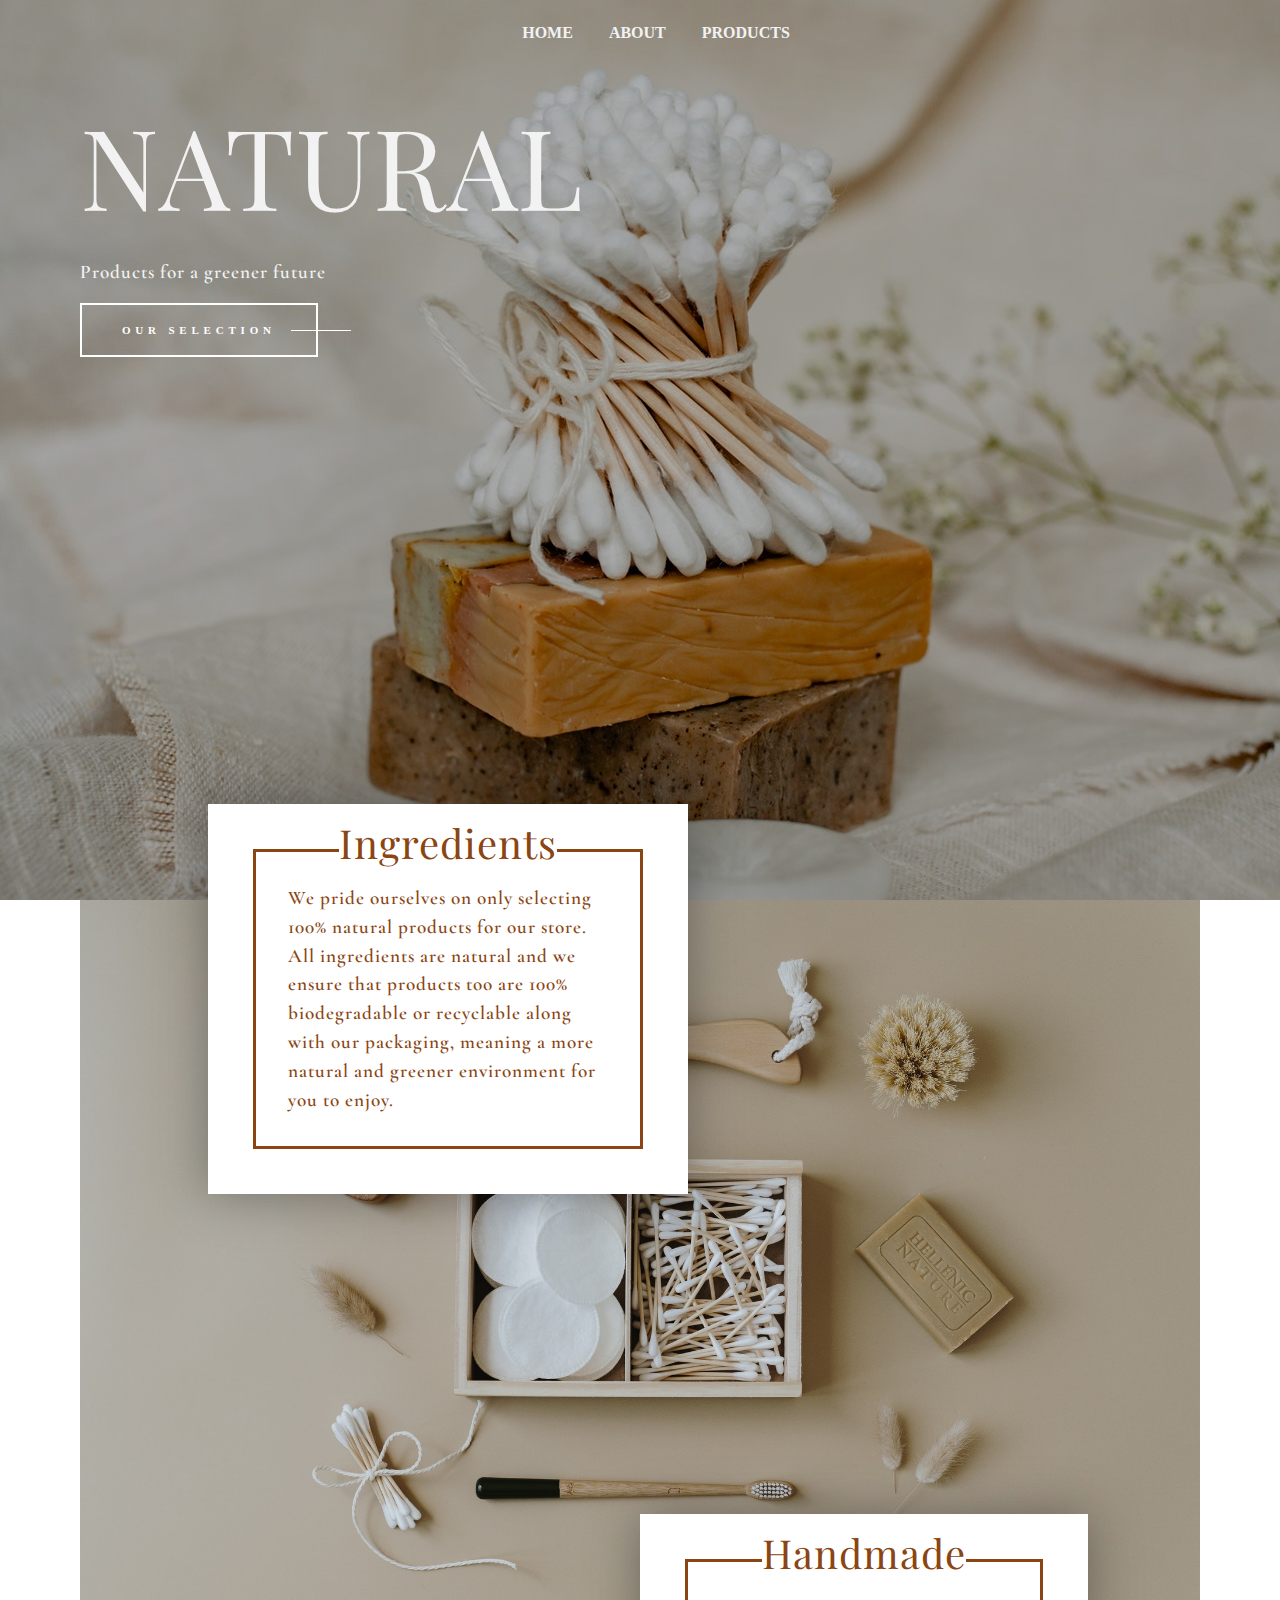
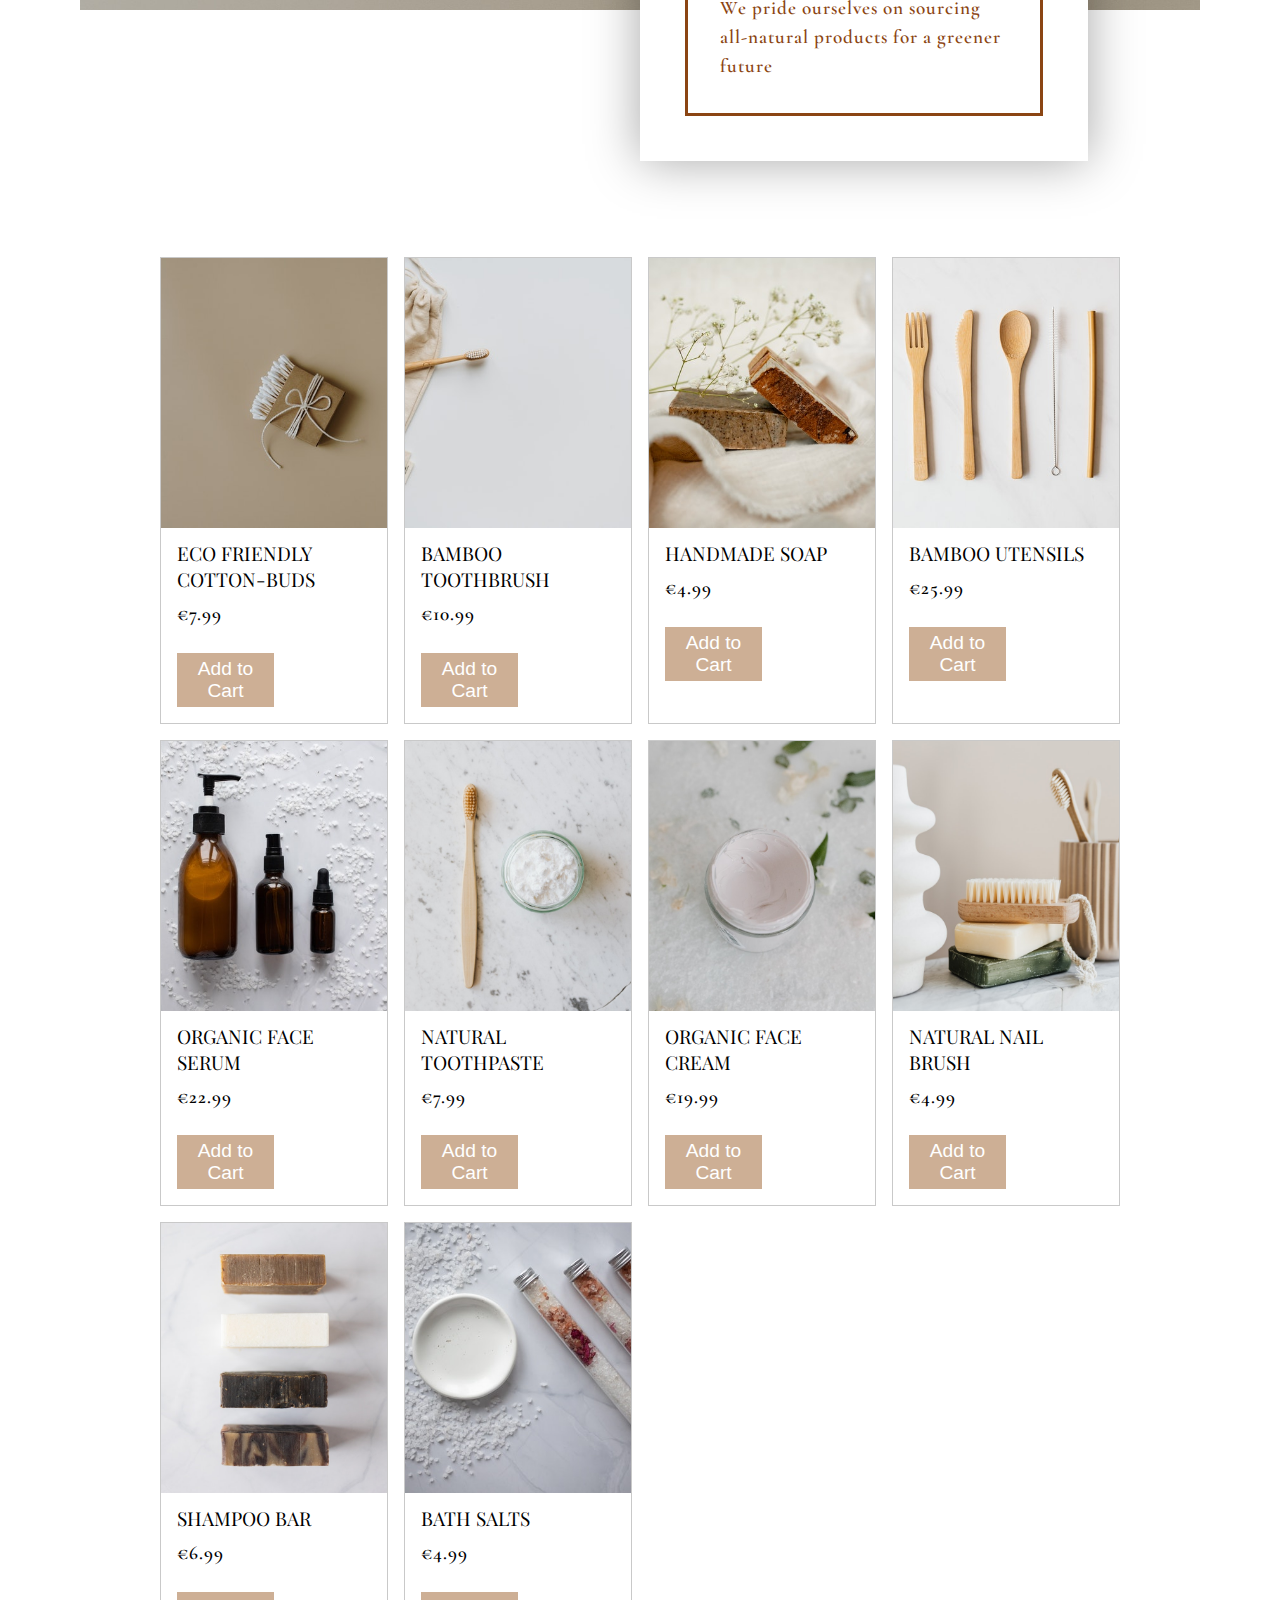
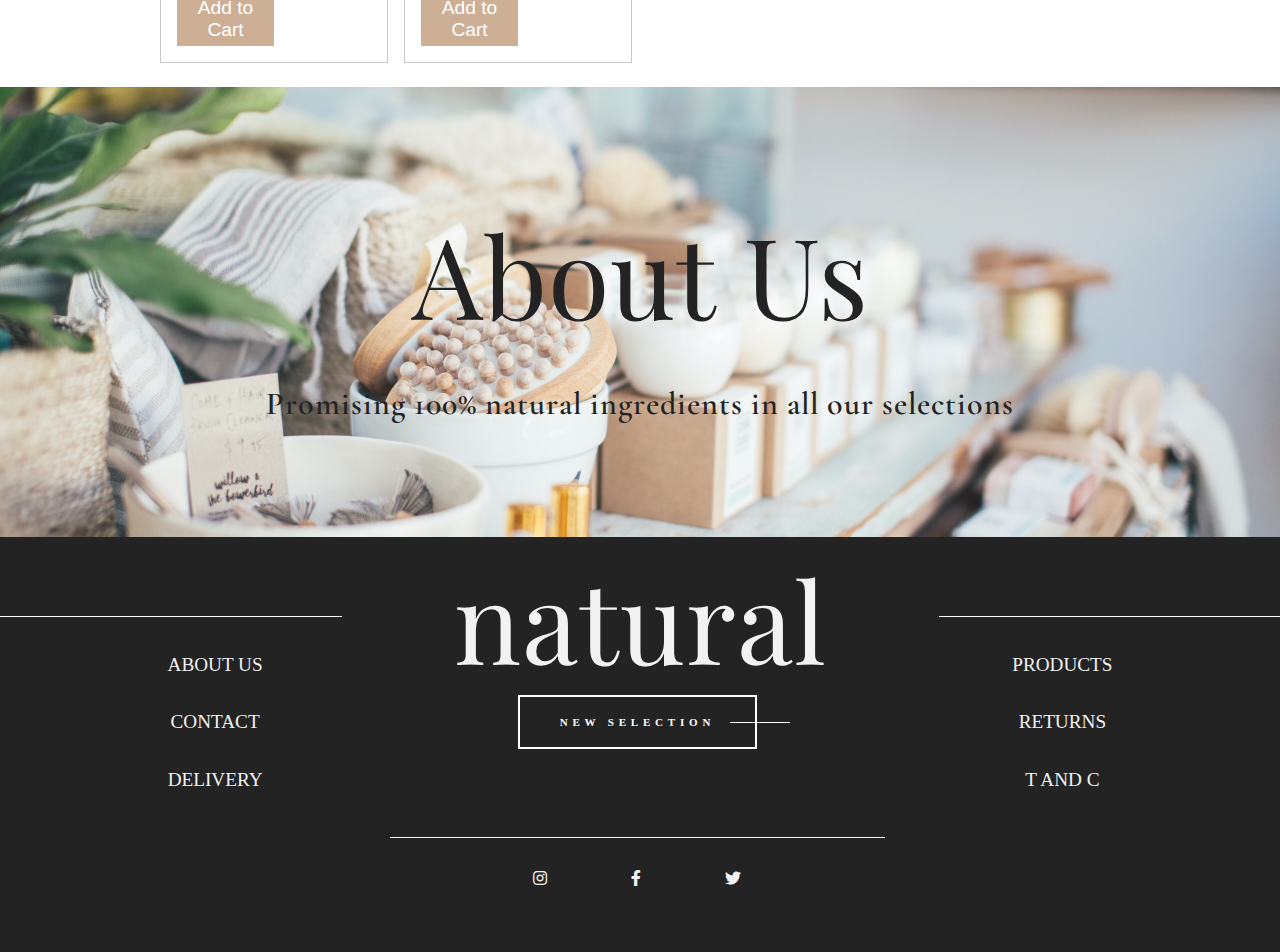
==== index.html @ e2b28362 "Add products page" ====
<!DOCTYPE html>
<html lang="en">
  <head>
    <meta charset="UTF-8" />
    <meta http-equiv="X-UA-Compatible" content="IE=edge" />
    <meta name="viewport" content="width=device-width, initial-scale=1.0" />
    <title>Natural</title>
    <link rel="stylesheet" href="styles.css" />
    <link
      rel="stylesheet"
      href="https://use.fontawesome.com/releases/v5.14.0/css/all.css"
    />
    <link rel="preconnect" href="https://fonts.googleapis.com" />
    <link rel="preconnect" href="https://fonts.gstatic.com" crossorigin />
  </head>

  <body>
    <header>
      <nav>
        <ul>
          <li>
            <a href="index.html">Home</a>
          </li>
          <li>
            <a href="about.html">About</a>
          </li>
          <li>
            <a href="products.html">Products</a>
          </li>
        </ul>
      </nav>
    </header>

    <section class="hero">
      <div class="container">
        <h1 class="title">Natural</h1>
        <p class="sub-title">Products for a greener future</p>
        <!--<a href="" class="button button-accent">Our Selection</a>-->
          <div class="button">
            <a class="btn-full" href="products.html"><div class="full"><h3>Our selection</h3></div></a>
          <a class="btn-slice" href="products.html">
          <div class="top"><span>Our selection</span></div>
          <div class="bottom"><span>Our selection</span></div>
        </a>
          </div>
        
      </div>
    </section>

    <div class="container">
      <section class="details">
        <div class="details-text-box">
          <h2>Ingredients</h2>
          <p>
            We pride ourselves on only selecting 100% natural products for our
            store. All ingredients are natural and we ensure that products too
            are 100% biodegradable or recyclable along with our packaging,
            meaning a more natural and greener environment for you to enjoy.
          </p>
        </div>
      </section>
      <section class="handmade">
        <div class="handmade-text-box">
          <h2>Handmade</h2>
          <p>
            We pride ourselves on sourcing all-natural products for a greener
            future
          </p>
        </div>
      </section>
    </div>

    <section class="products">
      <ul class="card-wrapper">
        <li class="card">
          <img src="images/product-1.jpg" alt="Biodegradable cotton-buds" />
          <h3>Eco Friendly Cotton-Buds</h3>
          <p class="price">€7.99</p>
          <p><button class="btn-block">Add to Cart</button></p>
        </li>

        <li class="card">
          <img src="images/product-2.jpg" alt="Bamboo Toothbrush" />
          <h3>Bamboo Toothbrush</h3>
          <p class="price">€10.99</p>
          <p><button class="btn-block">Add to Cart</button></p>
        </li>

        <li class="card">
          <img src="images/product-3.jpg" alt="Handmade Soap" />
          <h3>Handmade Soap</h3>
          <p class="price">€4.99</p>
          <p><button class="btn-block">Add to Cart</button></p>
        </li>

        <li class="card">
          <img src="images/product-4.jpg" alt="Bamboo Utensils" />
          <h3>Bamboo Utensils</h3>
          <p class="price">€25.99</p>
          <p><button class="btn-block">Add to Cart</button></p>
        </li>

        <li class="card">
          <img src="images/product-5.jpg" alt="Organic Face serum" />
          <h3>Organic Face Serum</h3>
          <p class="price">€22.99</p>
          <p><button class="btn-block">Add to Cart</button></p>
        </li>

        <li class="card">
          <img src="images/product-6.jpg" alt="Natural Toothpaste" />
          <h3>Natural Toothpaste</h3>
          <p class="price">€7.99</p>
          <p><button class="btn-block">Add to Cart</button></p>
        </li>

        <li class="card">
          <img src="images/product-7.jpg" alt="organic face cream" />
          <h3>Organic Face Cream</h3>
          <p class="price">€19.99</p>
          <p><button class="btn-block">Add to Cart</button></p>
        </li>

        <li class="card">
          <img src="images/product-8.jpg" alt="Natural Nail brush" />
          <h3>Natural Nail Brush</h3>
          <p class="price">€4.99</p>
          <p><button class="btn-block">Add to Cart</button></p>
        </li>

        <li class="card">
          <img src="images/product-9.jpg" alt="Shampoo Bar" />
          <h3>Shampoo Bar</h3>
          <p class="price">€6.99</p>
          <p><button class="btn-block">Add to Cart</button></p>
        </li>

        <li class="card">
          <img src="images/product-10.jpg" alt="Bath Salts" />
          <h3>Bath Salts</h3>
          <p class="price">€4.99</p>
          <p><button class="btn-block">Add to Cart</button></p>
        </li>
      </ul>
    </section>

    <section class="about-section">
      <div class="about-us-sec-image">
        <h1 class="about-title"><span>About Us</h1></span>
        <p class="about-us">
          Promising 100% natural ingredients in all our selections
        </p>
    </div>
  </section>

    <footer>
          <h1 class="footer-title fancy"><span class="fancy-span">natural</span></h1></div>
          <div class="footer-cta">
            <a class="btn-full" href="products.html"><div class="full"><h3>New selection</h3></div></a>
            <a class="btn-slice" href="products.html">
            <div class="top"><span>new selection</span></div>
            <div class="bottom"><span>new selection</span></div>
          </a></div>
          <div class="footer-social">
            <i class="fab fa-instagram"></i>
            <i class="fab fa-facebook-f"></i>
            <i class="fab fa-twitter"></i>
        </div>

         <div class="footer-links column1">
          <a href="about.html">About Us</a>
          <a href="contact.html">Contact</a>
          <a href="contact.html">Delivery</a>
        </div>

        <div class="footer-links column2"><a href="products.html">Products</a>
          <a href="contact.html">Returns</a>
          <a href="contact.html">T and C</a></div>

        <!--<div class="footer-copyright">
          &copy;A design by Jesse Plecas.
        </div>-->
    </footer>
  </body>
</html>
<!--Landing Image Photo by Polina Kovaleva from Pexels-->
<!-- details image Photo by alleksana from Pexels-->
<!-- product-1 Photo by alleksana from Pexels-->
<!--product-2 Photo by alleksana from Pexels-->
<!-- product-3 Photo by Polina Kovaleva from Pexels-->
<!-- product-4 Photo by Karolina Grabowska from Pexels-->
<!-- product-5 Photo by Monstera from Pexels-->
<!-- product-6 Photo by Karolina Grabowska from Pexels-->
<!-- product-7 Photo by Tara Winstead from Pexels-->
<!-- product-8 Photo by Karolina Grabowska from Pexels-->
<!-- product-9 Photo by Monstera from Pexels-->
<!-- product-10 Photo by Monstera from Pexels-->
<!-- footer Photo by Rachel Claire from Pexels-->
---- styles.css ----
@import url("https://fonts.googleapis.com/css2?family=Playfair+Display:wght@500&display=swap");
@import url('https://fonts.googleapis.com/css2?family=Playfair+Display:ital,wght@1,500&display=swap');
@import url("https://fonts.googleapis.com/css2?family=Cormorant+Garamond:wght@300&display=swap");

* {
  box-sizing: border-box;
}

.clearfix::after,
section::after,
footer::after {
  content: "";
  display: block;
  clear: both;
}

body {
  margin: 0;
  overflow-x: hidden;
}

:root {
  --clr-nav: #CDAF95;
  --clr-contact: #335c58;
  --clr-title: #f2f2f2;
  --clr-dark: #232323;
  --clr-text: #8b4513;
  --clr-bg: #A0B4A0;
  --clr-info-bg:#335C58 ;
}

img {
  width: 100%;
  height: auto;
}

h1 {
  font-size: clamp(1.5rem, 10vw, 7rem);
  font-family: "Playfair Display", serif;
  letter-spacing: 1px;
  margin-top: 0;
  font-weight: 400;
}

h2 {
  font-size: clamp(1rem, 10vw, 7rem);
  font-family: "Playfair Display", serif;
  letter-spacing: 1px;
  font-weight: 300;
  margin-top: 0;
}

h3 {
  font-size: clamp(0.8rem, 4vw, 1.2rem);
  font-family: "Playfair Display", serif;
  text-transform: uppercase;
  font-weight: 400;
  margin: 0.5rem;
}

p {
  font-size: clamp(1rem, 3vw, 1.2rem);
  font-family: "Cormorant Garamond", serif;
  font-weight: 600;
  letter-spacing: 1px;
  margin-top: 0;
  line-height: 1.5;
}

p:last-of-type {
  margin-bottom: 0;
}

.title {
  font-size: clamp(1.5rem, 10vw, 7rem);
  font-weight: 400;
  text-transform: uppercase;
  margin-bottom: 0;
  color: var(--clr-title);
}

.sub-title {
  display: block;
  margin-top: 1em;
}

@media (min-width: 20rem) {
  .button {
    margin-top: 1rem;
  }

  .btn-full {
    display: inline-block;
    text-decoration: none;
    color: #f2f2f2;
    border: 2px solid #f2f2f2;
  }
  .btn-slice {
    display: none;
  }
}

@media (min-width: 60rem) {
  .button {
    margin-top: 1rem;
    text-transform: uppercase;
  }

  .btn-full {
    display: none;
  }

  .btn-slice {
    display: inline-block;
  }

  /*--Button Styles--*/
  .btn-slice {
    padding: 1.2rem 2.5rem;
    border: 2px solid #ffffff;
    border-radius: 0rem;
    color: #ffffff;
    font-size: 0.6875rem;
    font-weight: 700;
    letter-spacing: 0.3rem;
    position: relative;

    -webkit-transition: all 1000ms cubic-bezier(0.89, 0, 0.14, 1); /* older webkit */
    -webkit-transition: all 1000ms cubic-bezier(0.89, -0.17, 0.14, 1.225);
    -moz-transition: all 1000ms cubic-bezier(0.89, -0.17, 0.14, 1.225);
    -o-transition: all 1000ms cubic-bezier(0.89, -0.17, 0.14, 1.225);
    transition: all 1000ms cubic-bezier(0.89, -0.17, 0.14, 1.225); /* custom */

    -webkit-transition-timing-function: cubic-bezier(
      0.89,
      0,
      0.14,
      1
    ); /* older webkit */
    -webkit-transition-timing-function: cubic-bezier(0.89, -0.17, 0.14, 1.225);
    -moz-transition-timing-function: cubic-bezier(0.89, -0.17, 0.14, 1.225);
    -o-transition-timing-function: cubic-bezier(0.89, -0.17, 0.14, 1.225);
    transition-timing-function: cubic-bezier(
      0.89,
      -0.17,
      0.14,
      1.225
    ); /* custom */
  }

  .btn-slice .top {
    position: relative;
    height: 6px;
    overflow: hidden;
    top: 0;
    -webkit-transition: all 300ms cubic-bezier(1, 0, 0.025, 1); /* older webkit */
    -webkit-transition: all 300ms cubic-bezier(1, -0.055, 0.025, 1.04);
    -moz-transition: all 300ms cubic-bezier(1, -0.055, 0.025, 1.04);
    -o-transition: all 300ms cubic-bezier(1, -0.055, 0.025, 1.04);
    transition: all 300ms cubic-bezier(1, -0.055, 0.025, 1.04); /* custom */

    -webkit-transition-timing-function: cubic-bezier(
      1,
      0,
      0.025,
      1
    ); /* older webkit */
    -webkit-transition-timing-function: cubic-bezier(1, -0.055, 0.025, 1.04);
    -moz-transition-timing-function: cubic-bezier(1, -0.055, 0.025, 1.04);
    -o-transition-timing-function: cubic-bezier(1, -0.055, 0.025, 1.04);
    transition-timing-function: cubic-bezier(
      1,
      -0.055,
      0.025,
      1.04
    ); /* custom */

    -webkit-transition-delay: 0.35s;
    -moz-transition-delay: 0.35s;
    -ms-transition-delay: 0.35s;
    -o-transition-delay: 0.35s;
    transition-delay: 0.35s;
  }

  .btn-slice .bottom {
    position: relative;
    height: 6px;
    overflow: hidden;
    bottom: 0;
    -webkit-transition: all 300ms cubic-bezier(1, 0, 0.025, 1); /* older webkit */
    -webkit-transition: all 300ms cubic-bezier(1, -0.055, 0.025, 1.04);
    -moz-transition: all 300ms cubic-bezier(1, -0.055, 0.025, 1.04);
    -o-transition: all 300ms cubic-bezier(1, -0.055, 0.025, 1.04);
    transition: all 300ms cubic-bezier(1, -0.055, 0.025, 1.04); /* custom */

    -webkit-transition-timing-function: cubic-bezier(
      1,
      0,
      0.025,
      1
    ); /* older webkit */
    -webkit-transition-timing-function: cubic-bezier(1, -0.055, 0.025, 1.04);
    -moz-transition-timing-function: cubic-bezier(1, -0.055, 0.025, 1.04);
    -o-transition-timing-function: cubic-bezier(1, -0.055, 0.025, 1.04);
    transition-timing-function: cubic-bezier(
      1,
      -0.055,
      0.025,
      1.04
    ); /* custom */

    -webkit-transition-delay: 0.35s;
    -moz-transition-delay: 0.35s;
    -ms-transition-delay: 0.35s;
    -o-transition-delay: 0.35s;
    transition-delay: 0.35s;
  }

  .btn-slice .bottom span {
    top: -6px;
    position: absolute;
    left: 0;
  }

  .btn-slice:hover .top {
    top: -5px;
    -webkit-transition-delay: 0.35s;
    -moz-transition-delay: 0.35s;
    -ms-transition-delay: 0.35s;
    -o-transition-delay: 0.35s;
    transition-delay: 0.35s;
  }

  .btn-slice:hover .bottom {
    bottom: -5px;
    -webkit-transition-delay: 0.35s;
    -moz-transition-delay: 0.35s;
    -ms-transition-delay: 0.35s;
    -o-transition-delay: 0.35s;
    transition-delay: 0.35s;
  }
  .btn-slice:hover,
  .btn-slice:focus,
  .btn-slice:active {
    margin-left: 10px;
  }
  .btn-slice:before {
    content: "";
    height: 1px;
    width: 60px;
    background-color: #ffffff;
    position: absolute;
    margin-top: 6px;
    right: -35px;

    -webkit-transition: all 1000ms cubic-bezier(0.89, 0, 0.14, 1); /* older webkit */
    -webkit-transition: all 1000ms cubic-bezier(0.89, -0.17, 0.14, 1.225);
    -moz-transition: all 1000ms cubic-bezier(0.89, -0.17, 0.14, 1.225);
    -o-transition: all 1000ms cubic-bezier(0.89, -0.17, 0.14, 1.225);
    transition: all 1000ms cubic-bezier(0.89, -0.17, 0.14, 1.225); /* custom */

    -webkit-transition-timing-function: cubic-bezier(
      0.89,
      0,
      0.14,
      1
    ); /* older webkit */
    -webkit-transition-timing-function: cubic-bezier(0.89, -0.17, 0.14, 1.225);
    -moz-transition-timing-function: cubic-bezier(0.89, -0.17, 0.14, 1.225);
    -o-transition-timing-function: cubic-bezier(0.89, -0.17, 0.14, 1.225);
    transition-timing-function: cubic-bezier(
      0.89,
      -0.17,
      0.14,
      1.225
    ); /* custom */
  }
  .btn-slice:hover:before {
    width: 130%;
  }
}


html {
  scroll-behavior: smooth;
}

.container {
  width: 95%;
  max-width: 70em;
  margin: 0 auto;
}

header {
  position: absolute;
  text-align: center;
  width: 100%;
  margin: 1em;
}

nav ul {
  margin: 0;
  padding: 0;
  list-style: none;
  align-items: center;
}

nav li {
  display: inline-block;
  margin: 0.5em;
}

nav a {
  font-weight: 750;
  text-decoration: none;
  text-transform: uppercase;
  padding: 0.5em;
  color: var(--clr-title);
  transition: 1s;
  
}

nav a:hover,
nav a:focus {
  color: #fff;
  font-size: 1.5em ;  
}

.hero {
  background-image: linear-gradient(rgba(0, 0, 0, 0.3), rgba(0, 0, 0, 0.3)),
    url("images/landing\ page.jpg");
  background-position: center;
  background-size: cover;
  padding: 10em 0;
  color: var(--clr-title);
  align-items: left;
}

.unstyled-list {
  font-size: clamp(1rem, 3vw, 1.2rem);
  margin: 0;
  padding: 0;
  list-style-type: none;
  line-height: 1.6em;
}

@media (min-width: 60rem) {
  .hero {
    height: 100vh;
    padding-top: 10vh;
  }
  .title .sub-title {
    margin-top: 0.5em;
  }
}

.details-text-box {
  background-color: #fff;
  text-align: center;
  padding: 3.5em;
  width: 100vw;
  outline: 3px solid var(--clr-text);
  outline-offset: -2.5em;
  position: relative;
}

.details-text-box h2 {
  color: var(--clr-text);
  position: absolute;
  left: 50%;
  transform: translateX(-50%);
  top: 0.3em;
  background: #fff;
}

.details-text-box p {
  color: var(--clr-text);
}

.handmade-text-box {
  background-color: #fff;
  text-align: center;
  padding: 3.5em;
  width: 100vw;
  outline: 3px solid var(--clr-text);
  outline-offset: -2.5em;
  position: relative;
}

.handmade-text-box h2 {
  color: var(--clr-text);
  position: absolute;
  right: 50%;
  transform: translateX(50%);
  top: 0.3em;
  background: #fff;
}

.handmade-text-box p {
  color: var(--clr-text);
}

@media (min-width: 20rem) {
  a {
    font-size: 0.75rem;
  }

  h2 {
    font-size: 2rem;
  }

  .details-text-box h1 {
    top: 0.6em;
  }

  .handmade-text-box h1 {
    top: 0.6em;
  }
}

@media (min-width: 60rem) {
  a {
    font-size: 1rem;
  }

  h2 {
    font-size: 2.5rem;
  }

  .details {
    background-image: url("images/details-img.jpg");
    background-repeat: no-repeat;
    background-size: cover;
    padding: 10em;
  }

  .details-text-box {
    width: 60%;
    padding: 5em;
    outline-offset: -3em;
    margin-left: -4%;
    top: -16em;
    text-align: left;
    box-shadow: 0 0 3em 0 rgba(0, 0, 0, 0.35);
  }

  .details-text-box h1 {
    top: 0.5em;
    left: 4.85rem;
    transform: translateX(0);
  }

  .handmade-text-box {
    width: 40%;
    padding: 5em;
    outline-offset: -3em;
    margin-left: 50%;
    bottom: 6em;
    text-align: left;
    box-shadow: 0 0 3em 0 rgba(0, 0, 0, 0.35);
  }

  .handmade-text-box h1 {
    top: 0.5em;
    right: 4.85rem;
    transform: translateX(0);
  }
}

/*==========Products===========*/

.card-wrapper {
  padding-top: 3em;
}

.card {
  background-color: #fff;

  padding-bottom: 1rem;
  border: 1px solid #c9c9c9;
}

.card > :last-child {
  margin-bottom: 0;
}

.card h3 p {
  margin-top: 1.5rem;
}

.btn-block {
  display: block;
  width: 50%;
  border: none;
  background: var(--clr-nav);
  color: #fff;
  font-size: clamp(1rem, 8vh, 1.2rem);
  padding: 5px;
  margin-top: 1.5rem;

  align-self: left;
  cursor: pointer;
}

.btn:hover {
  border: 3px solid var(--clr-nav);
  background: var(--clr-nav);
  color: #fff;
  transition: 1s;
}

img ~ * {
  margin-left: 1rem;
  margin-right: 1rem;
}

img {
  object-fit: cover;
  height: max(10rem, 30vh);
}

.card-wrapper {
  list-style: none;
  padding: 0;
  margin: 0;
  margin-bottom: 1.5rem;
  display: grid;
  grid-template-columns: repeat(auto-fit, minmax(300px, 1fr));
  gap: 1rem;
}

@media (min-width: 60rem) {
  .card-wrapper {
    display: grid;
    grid-template-columns: repeat(4, 1fr);
    margin-left: 10rem;
    margin-right: 10rem;
  }
}

.about-us-sec-image {
  background-image: linear-gradient(
      rgba(253, 237, 237, 0.103),
      rgba(235, 219, 219, 0.103)
    ),
    url("images/footer-img.jpg");
  background-repeat: no-repeat;
  background-position: center;
  background-size: cover;
  max-width: 100%;
  height: 50vh;
}

h1.about-title {
  padding-top: 1em;
  text-align: center;
  color: var(--clr-dark);
  margin-bottom: 0;
}

p.about-us {
  padding: 1em;
  text-align: center;
  color: var(--clr-dark);
  font-size: 2rem;
}

/*footer grid */

footer {
  background: #232323;
  color: #f2f2f2;
  padding: 2.5rem;
  text-align: center;
}

.footer-title {
  text-transform: lowercase;
  font-family: "Playfair Display", serif;
  margin-bottom: 0.5rem;
  grid-area: footer-title;
}

.footer-cta {
  grid-area: footer-cta;
  background-color: transparent;
  text-transform: uppercase;
  display: -webkit-box;
  display: -ms-flexbox;
  display: flex;
  -webkit-box-pack: center;
  -ms-flex-pack: center;
  justify-content: center;
  -webkit-box-align: center;
  -ms-flex-align: center;
  align-items: center;
}

@media (min-width: 17rem) {
  .btn-full {
    display: inline-block;
    text-decoration: none;
    color: #f2f2f2;
    border: 2px solid #f2f2f2;
    margin: 0;
  }
  .btn-slice {
    display: none;
  }
}

.footer-social {
  margin-bottom: 1.5rem;
  margin-top: 1.8rem;
  grid-area: footer-social;
}

.fab {
  display: inline-block;
}

.fab:not(:last-child) {
  margin-right: 1rem;
}

.footer-links {
  display: flex;
  flex-direction: column;
  align-items: center;
  justify-content: space-between;
}

.footer-links a {
  text-decoration: none;
  color: #f2f2f2;
  text-transform: uppercase;
  font-size: 0.9rem;
  line-height: 1.2rem;
}

.footer-links .column1 {
  grid-area: column1;
}

.footer-links .column2 {
  grid-area: column2;
}

@media (min-width: 60em) {
  footer {
    display: grid;
    grid-template-areas:
      "footer-title footer-title footer-title"
      "column1 footer-cta column2"
      "column1 footer-cta column2"
      "column1 footer-social column2";
    grid-template-columns: auto;
    grid-template-rows: auto;
  }

  .footer-title {
    padding-top: .3em;
  }
  
  .fancy {
    line-height: 0.15;
    text-align: center;
  }
  .fancy-span {
    display: inline-block;
    position: relative;
  }
  .fancy-span:before,
  .fancy-span:after {
    content: "";
    position: absolute;
    height: 5px;
    border-bottom: 1px solid white;
    top: 0;
    width: 500px;
  }
  .fancy-span:before {
    right: 100%;
    margin-right: 1em;
  }
  .fancy-span:after {
    left: 100%;
    margin-left: 1em;
  }

  .footer-links a {
    font-size: 1.2em;
    line-height: 3em;
  }

  .footer-social {
    border-top: 1px solid #f2f2f2;
    padding-top: 2em;
  }

  .fab:not(:last-child) {
    margin-right: 5rem;
  }

  .fab {
    transition: 1s;
  }

  .fab:hover {
    font-size: 3rem;
  }

  .btn {
    padding-top: 1em;
  }

  .btn-full {
    display: none;
  }
  .btn-slice {
    display: inline-block;
  }
}

  
/*========About us ===========*/
  .main-about {
    background-color: var(--clr-bg);
    color: #f2f2f2;
  }
  .title-about {
    padding-top: 5rem;
    padding-left: 1.5rem;
    text-transform: uppercase;
    font-style: italic;
    grid-area: title-about;
  }
  .about-text {
    border: 2px solid #f2f2f2;
    padding: 1.5rem;
    margin: 1rem;
    text-align: center;
    grid-area: about-text;
  }
  .about-image {
    background-size: contain;
    grid-area: about-image;
  }

@media(min-width: 60rem) {
  .main-about {
    display: grid;
    grid-template-areas:
    "title-about title-about"
    "about-text about-image" ;
    grid-template-columns: 1fr 1fr;
    grid-template-rows: auto;
    gap: 3rem;
    padding: 3rem;
  }

  .title-about {
    margin-left: 10rem;
  }
    
  
  .about-text {
    display: flex;
    justify-content: center;
    align-items: center;
    text-align: center;
    padding: 5rem;
    color: var(--clr-title);
    font-family: "Cormorant Garamond", serif;
  }

  .about-mobile {
    display: none;
  }
  
  .about-image {
    background: url("images/footer-img.jpg");
    margin-top: 2rem;
    background-size: cover;
    background-position: center;
    max-width: 100%;
    margin: 1rem;
  }
}

/*======== Contact / Deliveries / Returns / TandC's ===========*/



@media (min-width: 17.5rem) {
  .contact-image {
    background: linear-gradient(rgba(0, 0, 0, 0.3), rgba(0, 0, 0, 0.3)), url("images/contact-us.jpg");
    background-size: cover;
    background-position: center;
    max-width: 100%;
    height: 70vh;
    grid-area: contact-image;
  }
  .contact-hero {
    text-align: center;
  }

  .contact-page {
    top: 1em;
    padding-top: 5em;
  }

  .contact-grid p.address{
    padding-top: 3em;
       
  }
}

@media (min-width: 40rem) {
  .contact-page {
    padding-top: 4.4em;
  }
}

.box {
  background-color: var(--clr-contact);
  text-align: center;
  padding: 3.5em;
  max-width: 100vw;
  outline: 3px solid var(--clr-title);
  outline-offset: -2.5em;
  position: relative;
}

.box h2 {
  color: var(--clr-title);
  position: absolute;
  left: 50%;
  transform: translateX(-50%);
  top: 0.3em;
  background: var(--clr-contact);
  padding-left: 5px;
  padding-right: 5px;
}

.box p {
  color: var(--clr-title);
  padding-top: 1em;
  
}

.box li {
  color: var(--clr-title);
}

@media (min-width: 60rem) {
.contact-hero {
    background: linear-gradient(rgba(0, 0, 0, 0.3), rgba(0, 0, 0, 0.3)), url("images/contact-us.jpg");
    background-position: 25% 75%;
    background-size: cover;
    display: grid;
    grid-template-columns: auto;
    grid-template-rows: auto;
    gap: 2em;
    grid-template-areas: 
    "contact-image contact-image"
    "contact-us contact-us"
    "delivery returns"
    "tandc tandc";
  }

  .contact-image {
    height: 80vh;
    background-position: 25% 35%;
  }

  .contact-page {
    grid-area: title;
  }

  .contact-page {
    padding-top: 2.5em;
  }

  .contact-grid {
    grid-area: contact-us;
  }

  .delivery-grid {
    grid-area: delivery;
  }

  .returns-grid {
    grid-area: returns;
  }

  .tandc-grid {
    grid-area: tandc;
  }

  .box {
    background-color: rgba(51,92,88, .95);
    margin: 1em;
  }
  
}
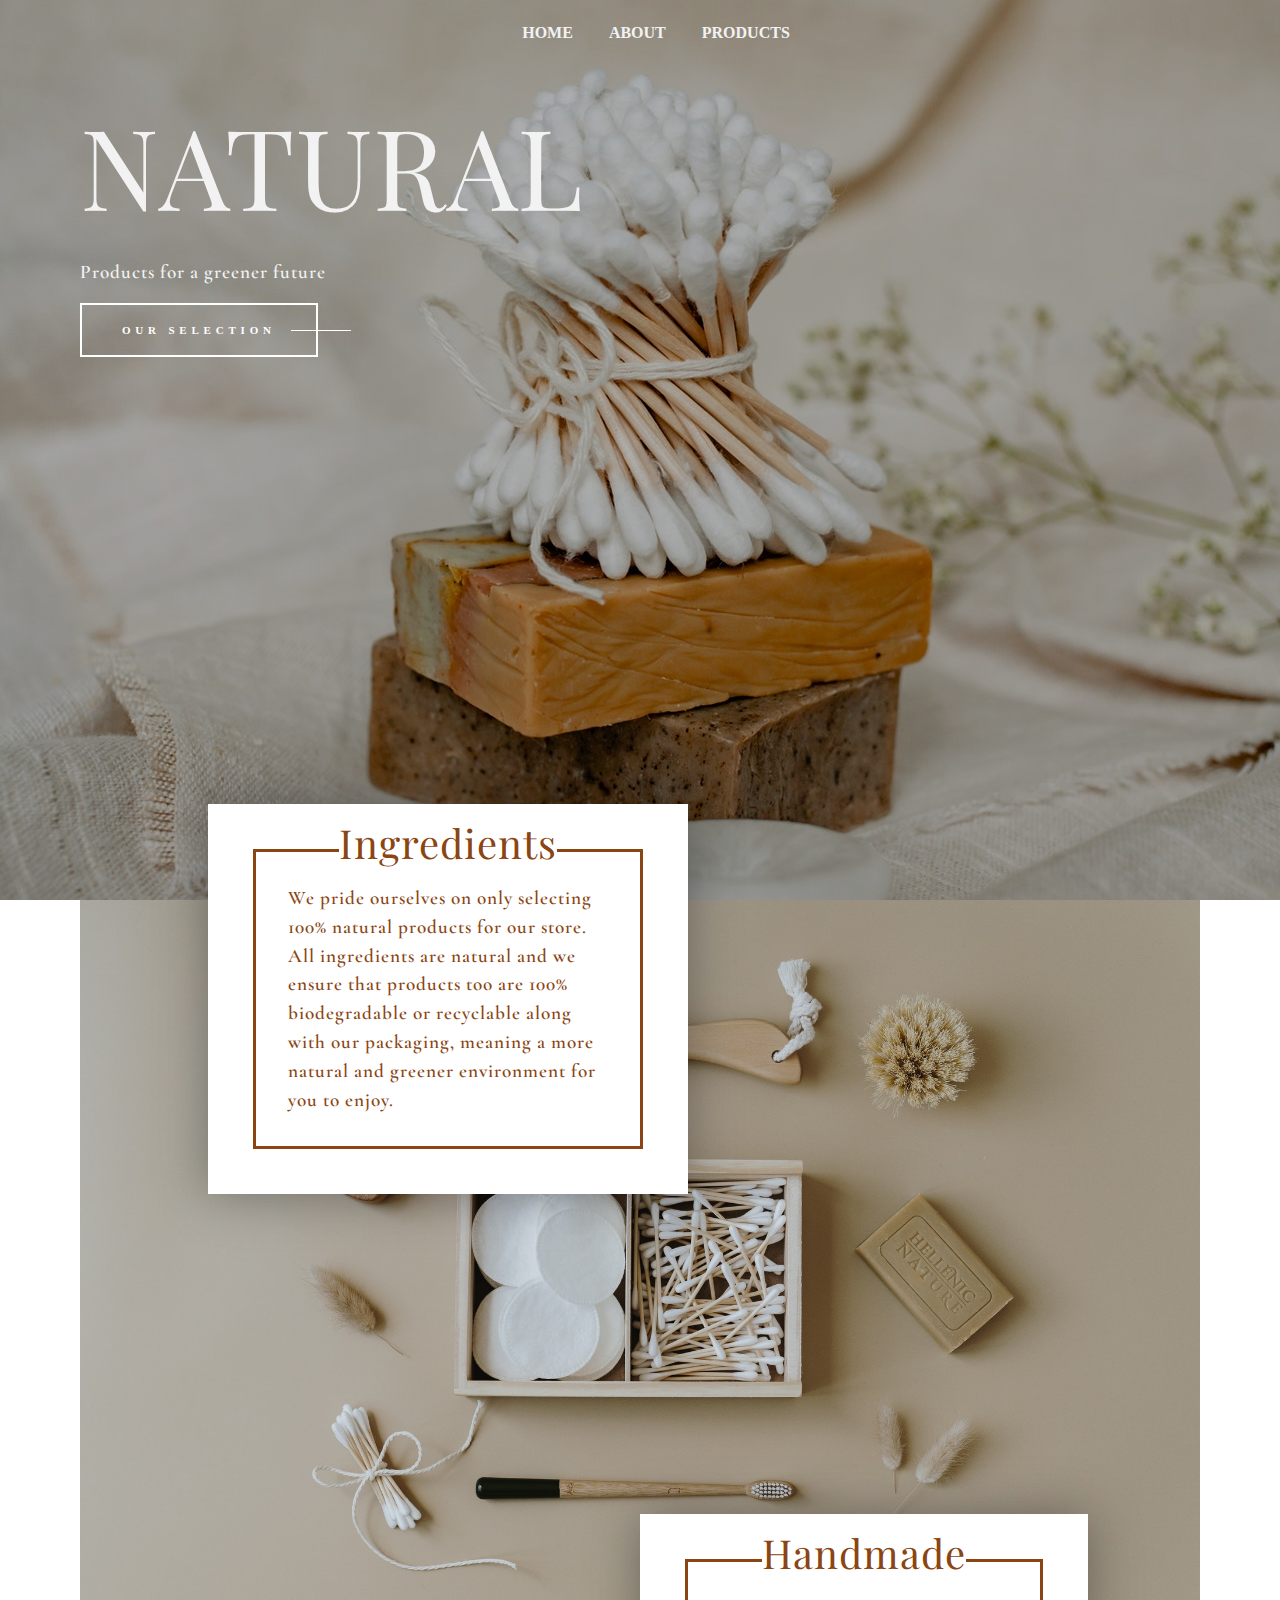
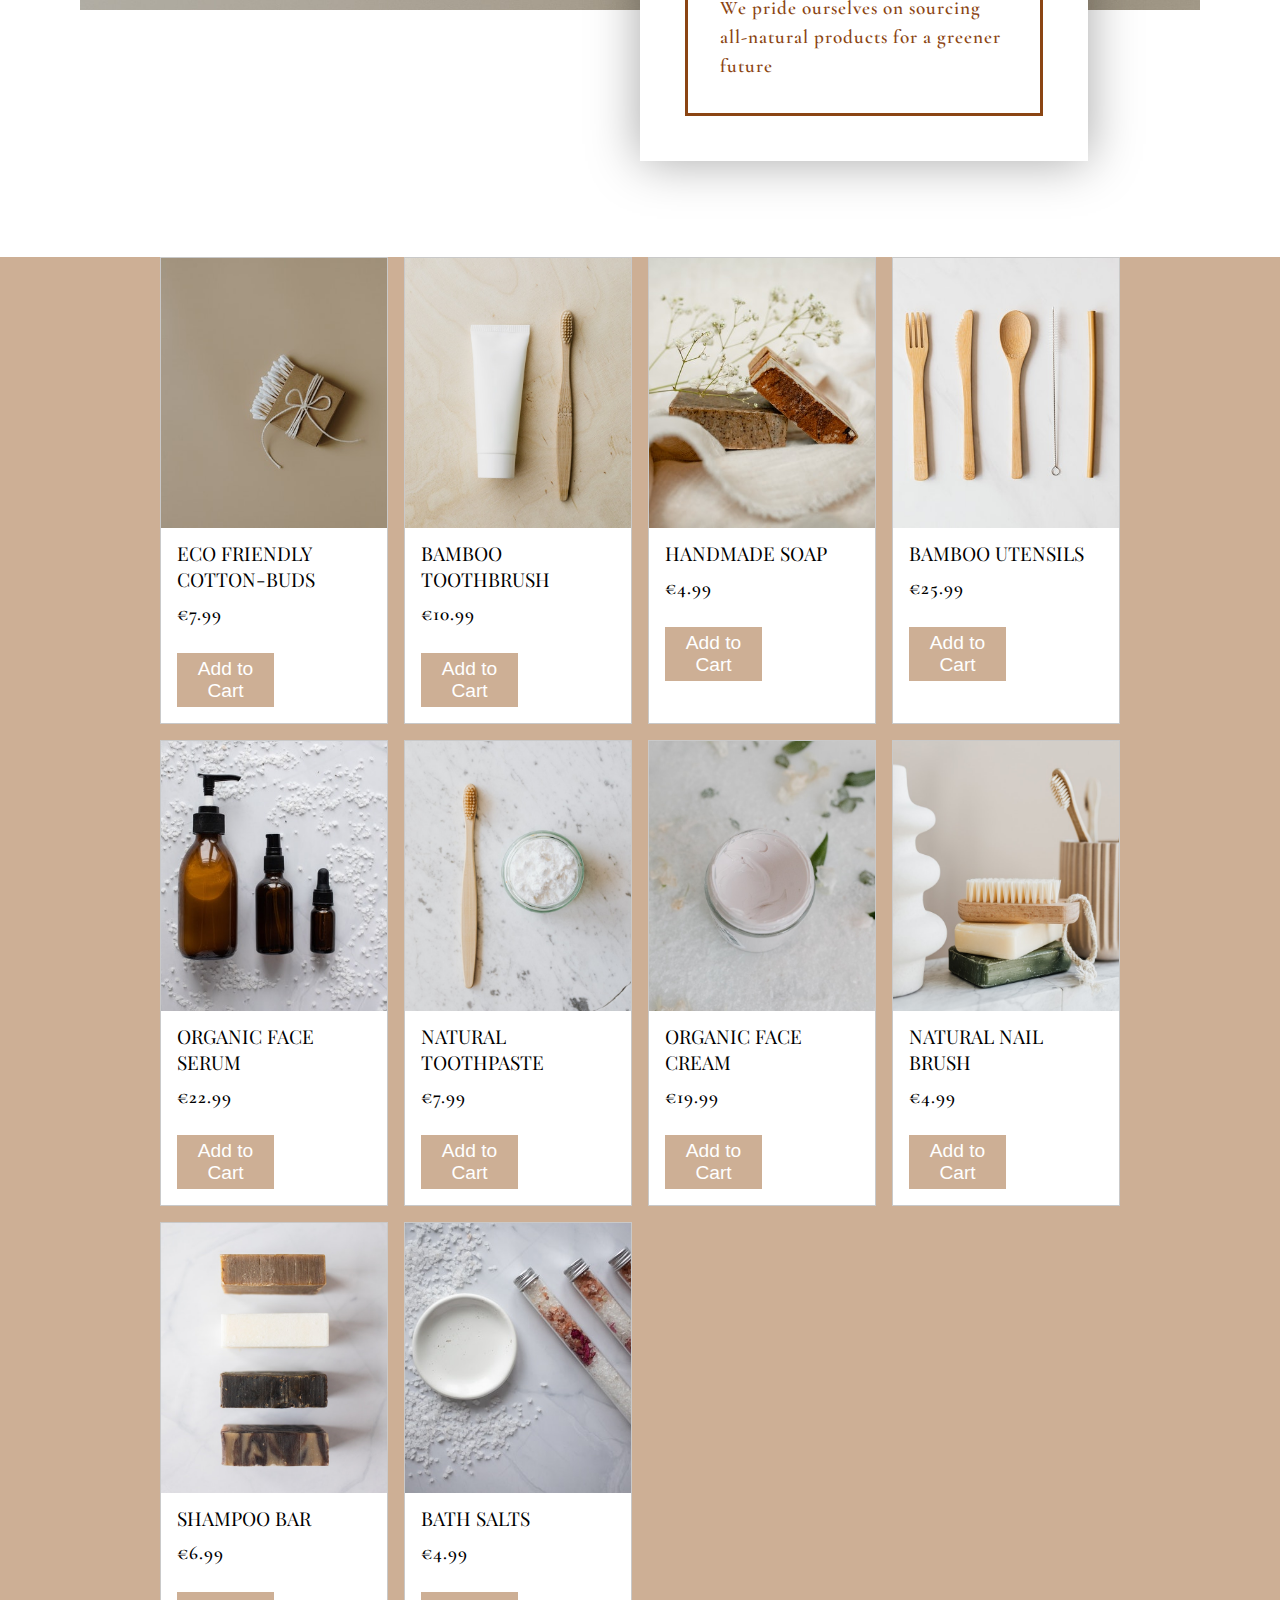
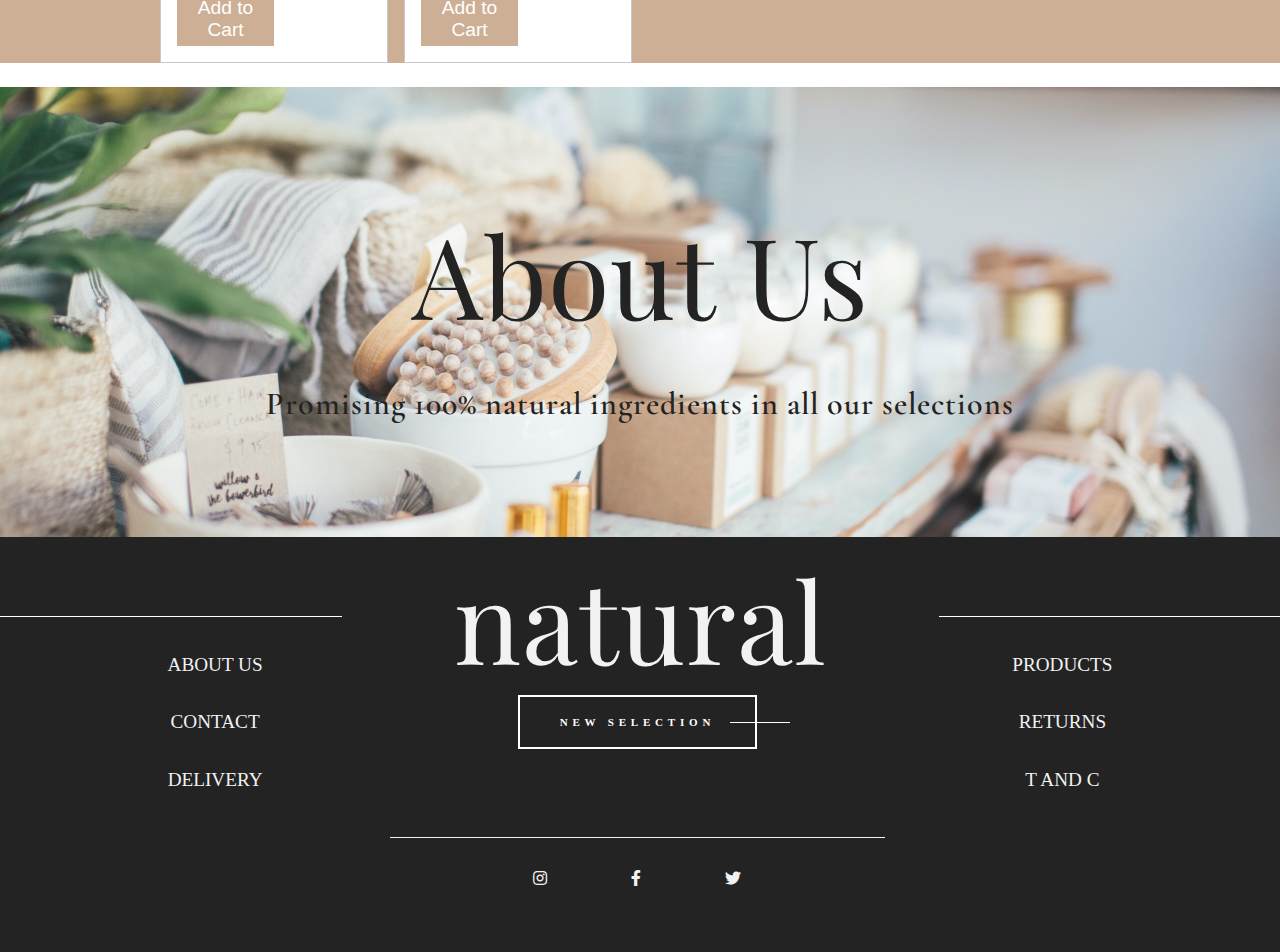
==== commit 860cf295: "Add React for products" ====
--- a/index.html
+++ b/index.html
@@ -180,7 +180,8 @@
         <!--<div class="footer-copyright">
           &copy;A design by Jesse Plecas.
         </div>-->
-    </footer>
+      </footer>
+
   </body>
 </html>
 <!--Landing Image Photo by Polina Kovaleva from Pexels-->
--- a/styles.css
+++ b/styles.css
@@ -27,6 +27,7 @@
   --clr-text: #8b4513;
   --clr-bg: #A0B4A0;
   --clr-info-bg:#335C58 ;
+  --clr-product: #d3d3d3;
 }
 
 img {
@@ -114,7 +115,7 @@
     display: inline-block;
   }
 
-  /*--Button Styles--*/
+  /*======= Main Button Styles ========*/
   .btn-slice {
     padding: 1.2rem 2.5rem;
     border: 2px solid #ffffff;
@@ -297,7 +298,7 @@
   width: 100%;
   margin: 1em;
 }
-
+/*======= Nav styles =======*/
 nav ul {
   margin: 0;
   padding: 0;
@@ -325,7 +326,7 @@
   color: #fff;
   font-size: 1.5em ;  
 }
-
+/*========= Landing page ========*/
 .hero {
   background-image: linear-gradient(rgba(0, 0, 0, 0.3), rgba(0, 0, 0, 0.3)),
     url("images/landing\ page.jpg");
@@ -467,7 +468,7 @@
   }
 }
 
-/*==========Products===========*/
+/*========== Landing page products===========*/
 
 .card-wrapper {
   padding-top: 3em;
@@ -565,7 +566,7 @@
   font-size: 2rem;
 }
 
-/*footer grid */
+/*======= Footer grid ======*/
 
 footer {
   background: #232323;
@@ -903,4 +904,202 @@
     margin: 1em;
   }
   
+}
+
+
+/*======== Products page ========*/ 
+
+.products-container {
+  width: 80vw;
+  margin: 0 auto;
+  padding-top: 2rem;
+}
+
+.lg-title,
+.sm-title {
+  padding: 0.6rem 0;
+  text-transform: capitalize;
+}
+
+.lg-title {
+  color: var(--clr-title);
+  font-size: 4.5rem;
+  font-weight: 500;
+  text-align: center;
+  padding-top: 4rem;
+}
+
+.sm-title {
+  font-weight: 300;
+  font-size: 1rem;
+  text-transform: uppercase;
+  
+}
+
+.text-light {
+  color: white;
+  font-size: 1.5rem;
+  font-weight: 600;
+  line-height: 1.5;
+  opacity: 0.5;
+  margin: 0.4rem;
+  padding-bottom: 2rem;
+  text-align: center;
+}
+
+/*==== product section ====*/
+.products {
+  background: var(--clr-nav);
+}
+
+#product-items {
+  background: #FAF9F6;
+  padding: 3.2rem 0;
+}
+
+#product-items  {
+  text-align: center;
+  width: 70%;
+  margin: 0.9rem auto;
+  padding-bottom: 2rem;
+}
+
+.text-light {
+  text-align: center;
+  width: 70%;
+  margin: 0.9rem auto;
+  padding-bottom: 2rem;
+}
+
+.product {
+  margin: 2rem;
+  position: relative;
+}
+
+.product-content {
+  background: var(--clr-product);
+  padding: 3rem 0.5rem 2rem 0.5rem;
+  cursor: pointer;
+}
+
+.product-image {
+  background: var(--clr-title);
+  box-shadow: 0 0 20px 10px var(--clr-title);
+  width: 200px;
+  height: 200px;
+  margin: 0 auto;
+  transition: background 0.5s ease;
+}
+
+.product-buttons {
+  display: flex;
+  justify-content: center;
+  margin-top: 1.4rem;
+  padding-top: 1.5rem;
+  transition: opacity 0.6s ease;
+}
+
+.btn-cart, .btn-buy {
+  background: transparent;
+  border: 1px solid black;
+  padding: 0.8rem 0;
+  width: 125px;
+  font-family: inherit;
+  text-transform: uppercase;
+  cursor: pointer;
+  border: none;
+  transition: all 0.6s ease;
+}
+
+.btn-cart {
+  background: black;
+  color: white;
+}
+
+.btn-cart:hover {
+  background: var(--clr-contact);
+}
+.btn-buy {
+  background: white;
+}
+.btn-buy:hover {
+  background: var(--clr-contact);
+  color: white;
+}
+
+.product-info {
+  background: white;
+  padding: 2rem;
+}
+
+.product-info-top {
+  display: flex;
+  justify-content: space-between;
+  align-items: center;
+}
+
+.rating {
+  color: var(--clr-contact);
+}
+
+.product-name {
+  color: black;
+  display: block;
+  text-decoration: none;
+  font-size: 1rem;
+  text-transform: uppercase;
+  font-weight: bold;
+}
+
+.product-price {
+  padding-top: 0.6rem;
+  padding-right: 0.6rem;
+  display: inline-block;
+}
+
+.product-price:first-of-type {
+  text-decoration: line-through;
+  color: var(--clr-contact);
+}
+
+.product:hover .product-buttons {
+  opacity: 1;
+}
+
+.discount .sm-title {
+  background: var(--clr-contact);
+  color: white;
+  display: inline-block;
+  padding: 0.5rem;
+  position: absolute;
+  top: 0;
+  left: 0;
+  writing-mode: vertical-lr;
+  transform: rotate(180deg);
+  z-index: 1;
+  letter-spacing: 3px;
+}
+
+@media (min-width: 60rem) {
+  #product-items {
+    display: grid;
+    grid-template-columns: repeat(2, 1fr);
+  }
+}
+
+@media (min-width: 75rem) {
+  #product-items {
+    display: grid;
+    grid-template-columns: repeat(3, 1fr);
+  }
+  .product {
+    margin-right: 1rem;
+    margin-left: 1rem;
+  }
+}
+
+@media (min-width: 83rem) {
+  #product-items {
+    grid-template-columns: repeat(4, 1fr);
+  }
 }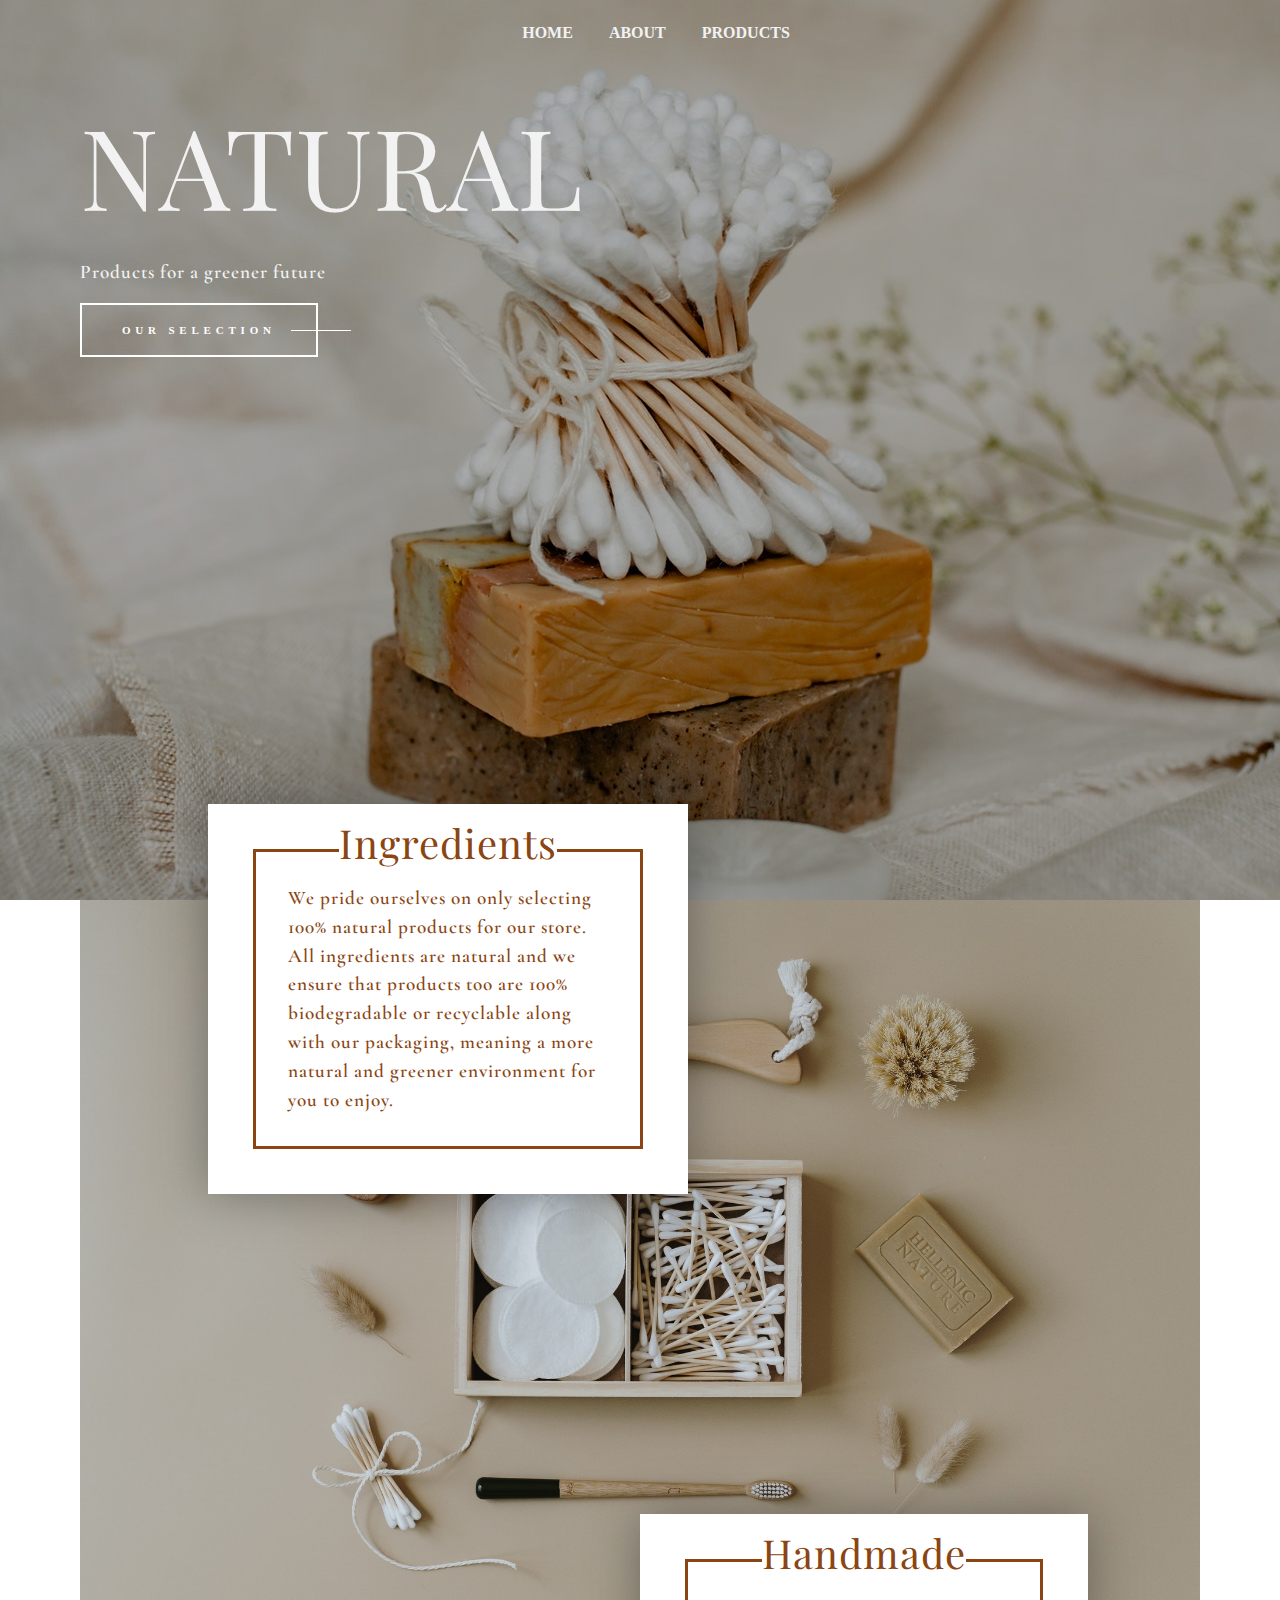
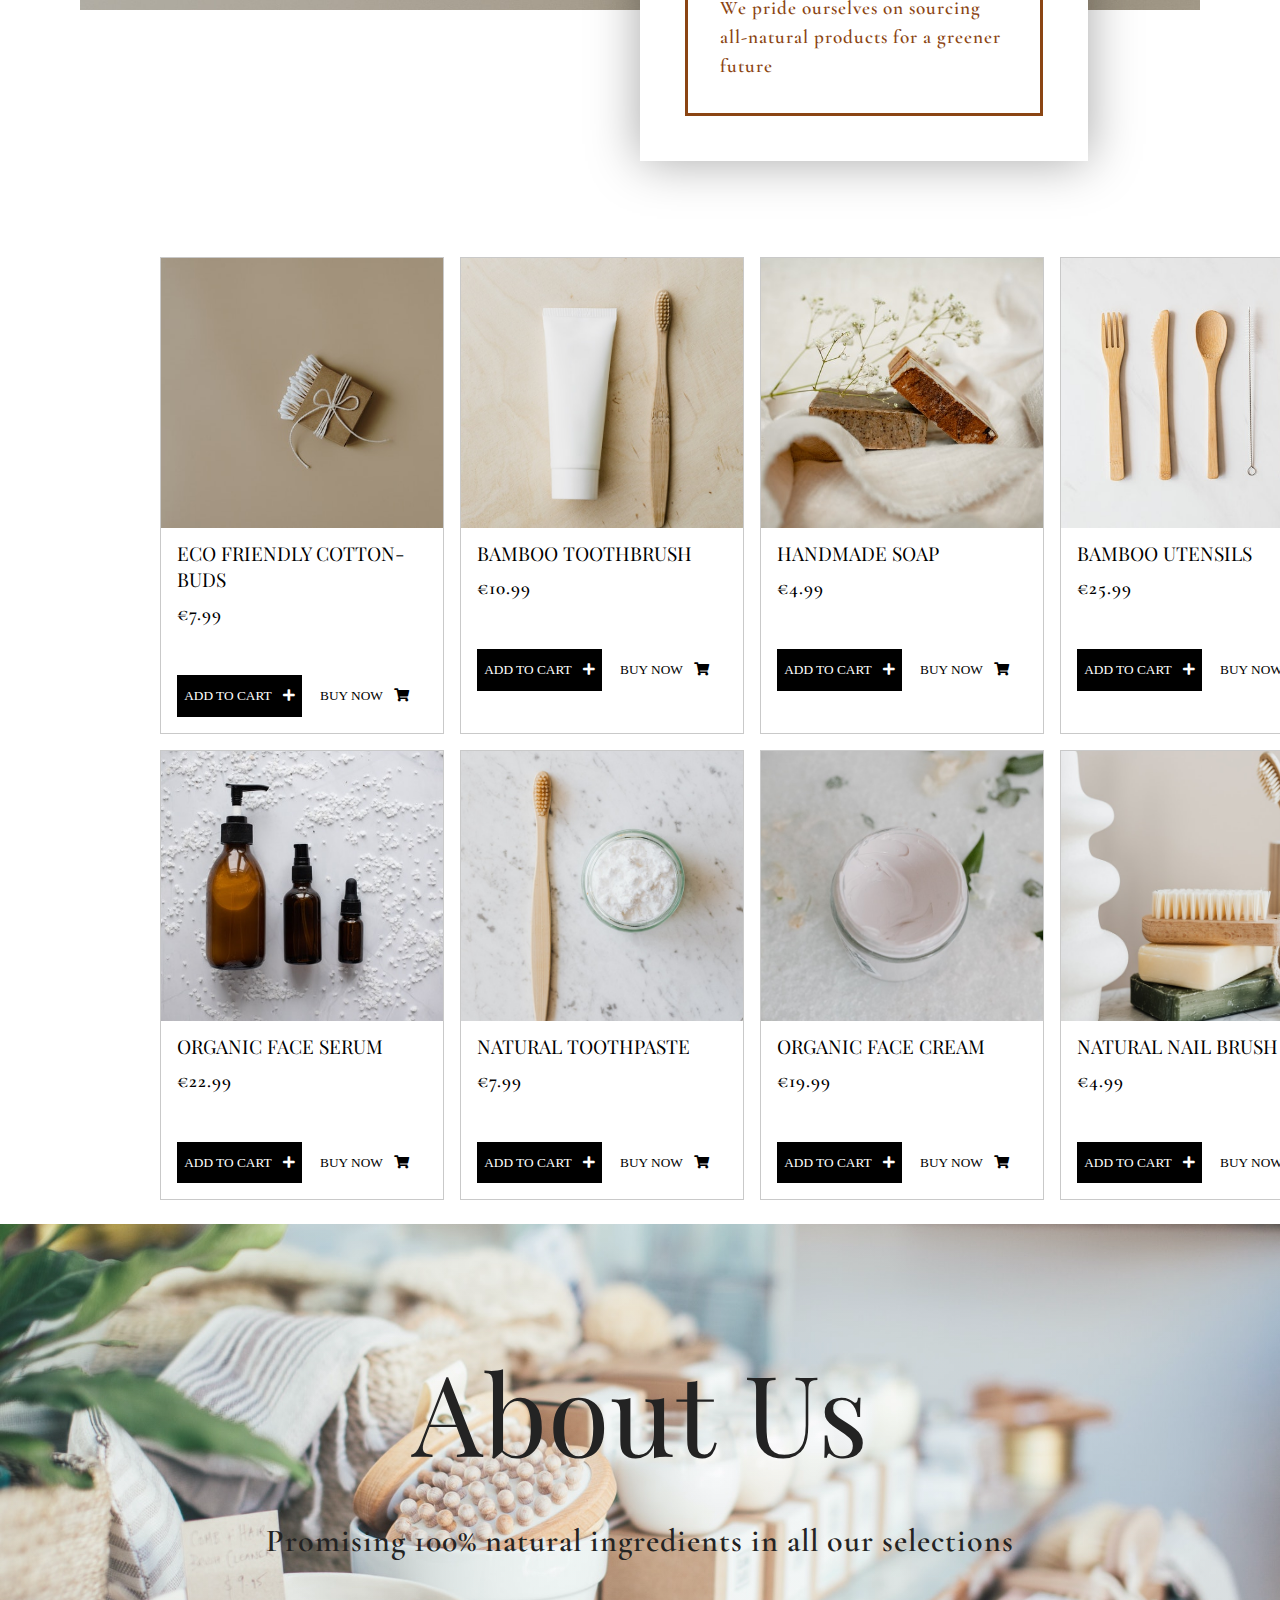
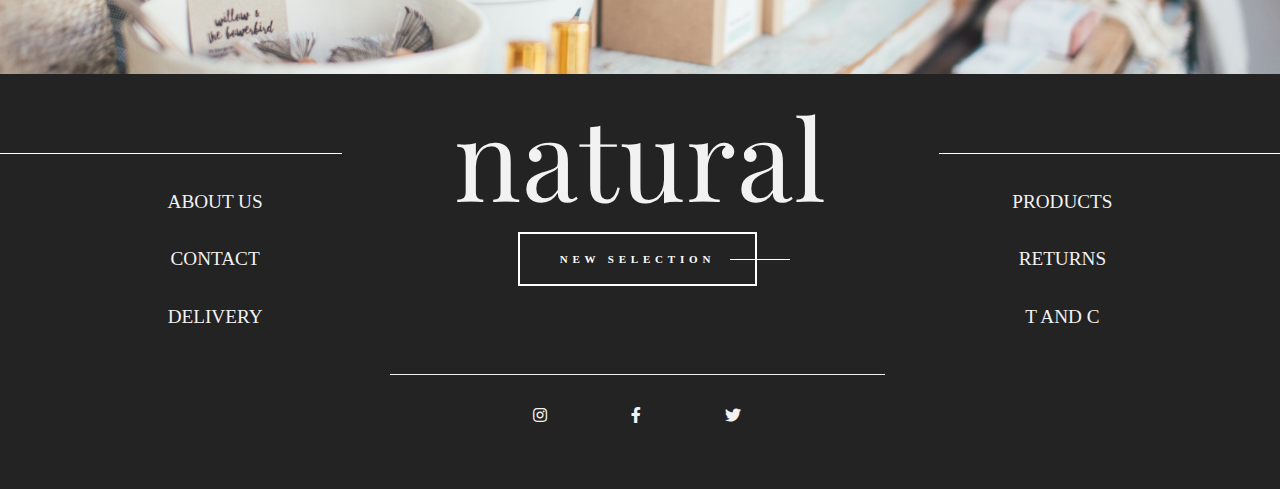
==== commit 4b7bd3ac: "Fix grid and btns" ====
--- a/index.html
+++ b/index.html
@@ -42,10 +42,10 @@
           <div class="top"><span>Our selection</span></div>
           <div class="bottom"><span>Our selection</span></div>
         </a>
-          </div>
-        
+        </div>
       </div>
     </section>
+    
 
     <div class="container">
       <section class="details">
@@ -70,76 +70,118 @@
       </section>
     </div>
 
-    <section class="products">
+    <section class="landing-products">
       <ul class="card-wrapper">
         <li class="card">
           <img src="images/product-1.jpg" alt="Biodegradable cotton-buds" />
           <h3>Eco Friendly Cotton-Buds</h3>
           <p class="price">€7.99</p>
-          <p><button class="btn-block">Add to Cart</button></p>
+          <div class="buttons">
+            <button type ="button" class="btn-cart">Add to cart<span>
+              <i class="fas fa-plus"></i></span>
+            </button>
+            <button type ="button" class="btn-buy">Buy now<span>
+              <i class="fas fa-shopping-cart"></i></span>
+            </button>
+          </div>
         </li>
 
         <li class="card">
           <img src="images/product-2.jpg" alt="Bamboo Toothbrush" />
           <h3>Bamboo Toothbrush</h3>
           <p class="price">€10.99</p>
-          <p><button class="btn-block">Add to Cart</button></p>
+          <div class="buttons">
+            <button type ="button" class="btn-cart">Add to cart<span>
+              <i class="fas fa-plus"></i></span>
+            </button>
+            <button type ="button" class="btn-buy">Buy now<span>
+              <i class="fas fa-shopping-cart"></i></span>
+            </button>
+          </div>
         </li>
 
         <li class="card">
           <img src="images/product-3.jpg" alt="Handmade Soap" />
           <h3>Handmade Soap</h3>
           <p class="price">€4.99</p>
-          <p><button class="btn-block">Add to Cart</button></p>
+          <div class="buttons">
+            <button type ="button" class="btn-cart">Add to cart<span>
+              <i class="fas fa-plus"></i></span>
+            </button>
+            <button type ="button" class="btn-buy">Buy now<span>
+              <i class="fas fa-shopping-cart"></i></span>
+            </button>
+          </div>
         </li>
 
         <li class="card">
           <img src="images/product-4.jpg" alt="Bamboo Utensils" />
           <h3>Bamboo Utensils</h3>
           <p class="price">€25.99</p>
-          <p><button class="btn-block">Add to Cart</button></p>
+          <div class="buttons">
+            <button type ="button" class="btn-cart">Add to cart<span>
+              <i class="fas fa-plus"></i></span>
+            </button>
+            <button type ="button" class="btn-buy">Buy now<span>
+              <i class="fas fa-shopping-cart"></i></span>
+            </button>
+          </div>
         </li>
 
         <li class="card">
           <img src="images/product-5.jpg" alt="Organic Face serum" />
           <h3>Organic Face Serum</h3>
           <p class="price">€22.99</p>
-          <p><button class="btn-block">Add to Cart</button></p>
+          <div class="buttons">
+            <button type ="button" class="btn-cart">Add to cart<span>
+              <i class="fas fa-plus"></i></span>
+            </button>
+            <button type ="button" class="btn-buy">Buy now<span>
+              <i class="fas fa-shopping-cart"></i></span>
+            </button>
+          </div>
         </li>
 
         <li class="card">
           <img src="images/product-6.jpg" alt="Natural Toothpaste" />
           <h3>Natural Toothpaste</h3>
           <p class="price">€7.99</p>
-          <p><button class="btn-block">Add to Cart</button></p>
+          <div class="buttons">
+            <button type ="button" class="btn-cart">Add to cart<span>
+              <i class="fas fa-plus"></i></span>
+            </button>
+            <button type ="button" class="btn-buy">Buy now<span>
+              <i class="fas fa-shopping-cart"></i></span>
+            </button>
+          </div>
         </li>
 
         <li class="card">
           <img src="images/product-7.jpg" alt="organic face cream" />
           <h3>Organic Face Cream</h3>
           <p class="price">€19.99</p>
-          <p><button class="btn-block">Add to Cart</button></p>
+          <div class="buttons">
+            <button type ="button" class="btn-cart">Add to cart<span>
+              <i class="fas fa-plus"></i></span>
+            </button>
+            <button type ="button" class="btn-buy">Buy now<span>
+              <i class="fas fa-shopping-cart"></i></span>
+            </button>
+          </div>
         </li>
 
         <li class="card">
           <img src="images/product-8.jpg" alt="Natural Nail brush" />
           <h3>Natural Nail Brush</h3>
           <p class="price">€4.99</p>
-          <p><button class="btn-block">Add to Cart</button></p>
-        </li>
-
-        <li class="card">
-          <img src="images/product-9.jpg" alt="Shampoo Bar" />
-          <h3>Shampoo Bar</h3>
-          <p class="price">€6.99</p>
-          <p><button class="btn-block">Add to Cart</button></p>
-        </li>
-
-        <li class="card">
-          <img src="images/product-10.jpg" alt="Bath Salts" />
-          <h3>Bath Salts</h3>
-          <p class="price">€4.99</p>
-          <p><button class="btn-block">Add to Cart</button></p>
+          <div class="buttons">
+            <button type ="button" class="btn-cart">Add to cart<span>
+              <i class="fas fa-plus"></i></span>
+            </button>
+            <button type ="button" class="btn-buy">Buy now<span>
+              <i class="fas fa-shopping-cart"></i></span>
+            </button>
+          </div>
         </li>
       </ul>
     </section>
@@ -150,24 +192,26 @@
         <p class="about-us">
           Promising 100% natural ingredients in all our selections
         </p>
-    </div>
-  </section>
+      </div>
+    </section>
+
+  
 
     <footer>
-          <h1 class="footer-title fancy"><span class="fancy-span">natural</span></h1></div>
-          <div class="footer-cta">
-            <a class="btn-full" href="products.html"><div class="full"><h3>New selection</h3></div></a>
-            <a class="btn-slice" href="products.html">
-            <div class="top"><span>new selection</span></div>
-            <div class="bottom"><span>new selection</span></div>
-          </a></div>
-          <div class="footer-social">
-            <i class="fab fa-instagram"></i>
-            <i class="fab fa-facebook-f"></i>
-            <i class="fab fa-twitter"></i>
-        </div>
-
-         <div class="footer-links column1">
+      <h1 class="footer-title fancy"><span class="fancy-span">natural</span></h1></div>
+        <div class="footer-cta">
+          <a class="btn-full" href="products.html"><div class="full"><h3>New selection</h3></div></a>
+          <a class="btn-slice" href="products.html">
+          <div class="top"><span>new selection</span></div>
+          <div class="bottom"><span>new selection</span></div>
+        </a></div>
+        <div class="footer-social">
+          <i class="fab fa-instagram"></i>
+          <i class="fab fa-facebook-f"></i>
+          <i class="fab fa-twitter"></i>
+        </div>
+
+        <div class="footer-links column1">
           <a href="about.html">About Us</a>
           <a href="contact.html">Contact</a>
           <a href="contact.html">Delivery</a>
@@ -180,7 +224,7 @@
         <!--<div class="footer-copyright">
           &copy;A design by Jesse Plecas.
         </div>-->
-      </footer>
+    </footer>
 
   </body>
 </html>
--- a/styles.css
+++ b/styles.css
@@ -489,6 +489,49 @@
   margin-top: 1.5rem;
 }
 
+.buttons {
+  display: flex;
+  justify-content: center;
+  margin-top: 1.4rem;
+  padding-top: 1.5rem;
+  transition: opacity 0.6s ease;
+}
+
+.btn-cart, .btn-buy {
+  background: transparent;
+  border: 1px solid black;
+  padding: 0.8rem 0;
+  width: 125px;
+  font-family: inherit;
+  text-transform: uppercase;
+  cursor: pointer;
+  border: none;
+  transition: all 0.6s ease;
+}
+
+.btn-cart {
+  background: black;
+  color: white;
+}
+
+.btn-cart:hover {
+  background: var(--clr-contact);
+}
+.btn-buy {
+  background: white;
+}
+.btn-buy:hover {
+  background: var(--clr-contact);
+  color: white;
+}
+
+.fas { 
+  padding-left: 0.5rem;
+}
+.far {
+  padding: 0.5rem;
+}
+
 .btn-block {
   display: block;
   width: 50%;
@@ -923,7 +966,6 @@
 
 .lg-title {
   color: var(--clr-title);
-  font-size: 4.5rem;
   font-weight: 500;
   text-align: center;
   padding-top: 4rem;
@@ -941,7 +983,7 @@
   font-size: 1.5rem;
   font-weight: 600;
   line-height: 1.5;
-  opacity: 0.5;
+  opacity: 0.8;
   margin: 0.4rem;
   padding-bottom: 2rem;
   text-align: center;
@@ -949,18 +991,18 @@
 
 /*==== product section ====*/
 .products {
-  background: var(--clr-nav);
-}
-
-#product-items {
+  background: url("images/background-products.jpg");
+  background-repeat: no-repeat;
+  background-size: cover;
+}
+
+#product-catalog {
   background: #FAF9F6;
   padding: 3.2rem 0;
 }
 
-#product-items  {
+#product-catalog  {
   text-align: center;
-  width: 70%;
-  margin: 0.9rem auto;
   padding-bottom: 2rem;
 }
 
@@ -991,55 +1033,20 @@
   transition: background 0.5s ease;
 }
 
-.product-buttons {
-  display: flex;
-  justify-content: center;
-  margin-top: 1.4rem;
-  padding-top: 1.5rem;
-  transition: opacity 0.6s ease;
-}
-
-.btn-cart, .btn-buy {
-  background: transparent;
-  border: 1px solid black;
-  padding: 0.8rem 0;
-  width: 125px;
-  font-family: inherit;
-  text-transform: uppercase;
-  cursor: pointer;
-  border: none;
-  transition: all 0.6s ease;
-}
-
-.btn-cart {
-  background: black;
-  color: white;
-}
-
-.btn-cart:hover {
-  background: var(--clr-contact);
-}
-.btn-buy {
-  background: white;
-}
-.btn-buy:hover {
-  background: var(--clr-contact);
-  color: white;
-}
-
 .product-info {
   background: white;
   padding: 2rem;
 }
 
 .product-info-top {
-  display: flex;
+ 
   justify-content: space-between;
   align-items: center;
 }
 
 .rating {
   color: var(--clr-contact);
+  padding-bottom: 1rem;
 }
 
 .product-name {
@@ -1081,14 +1088,14 @@
 }
 
 @media (min-width: 60rem) {
-  #product-items {
+  #product-catalog {
     display: grid;
     grid-template-columns: repeat(2, 1fr);
   }
 }
 
 @media (min-width: 75rem) {
-  #product-items {
+  #product-catalog {
     display: grid;
     grid-template-columns: repeat(3, 1fr);
   }
@@ -1099,7 +1106,7 @@
 }
 
 @media (min-width: 83rem) {
-  #product-items {
+  #product-catalog {
     grid-template-columns: repeat(4, 1fr);
   }
 }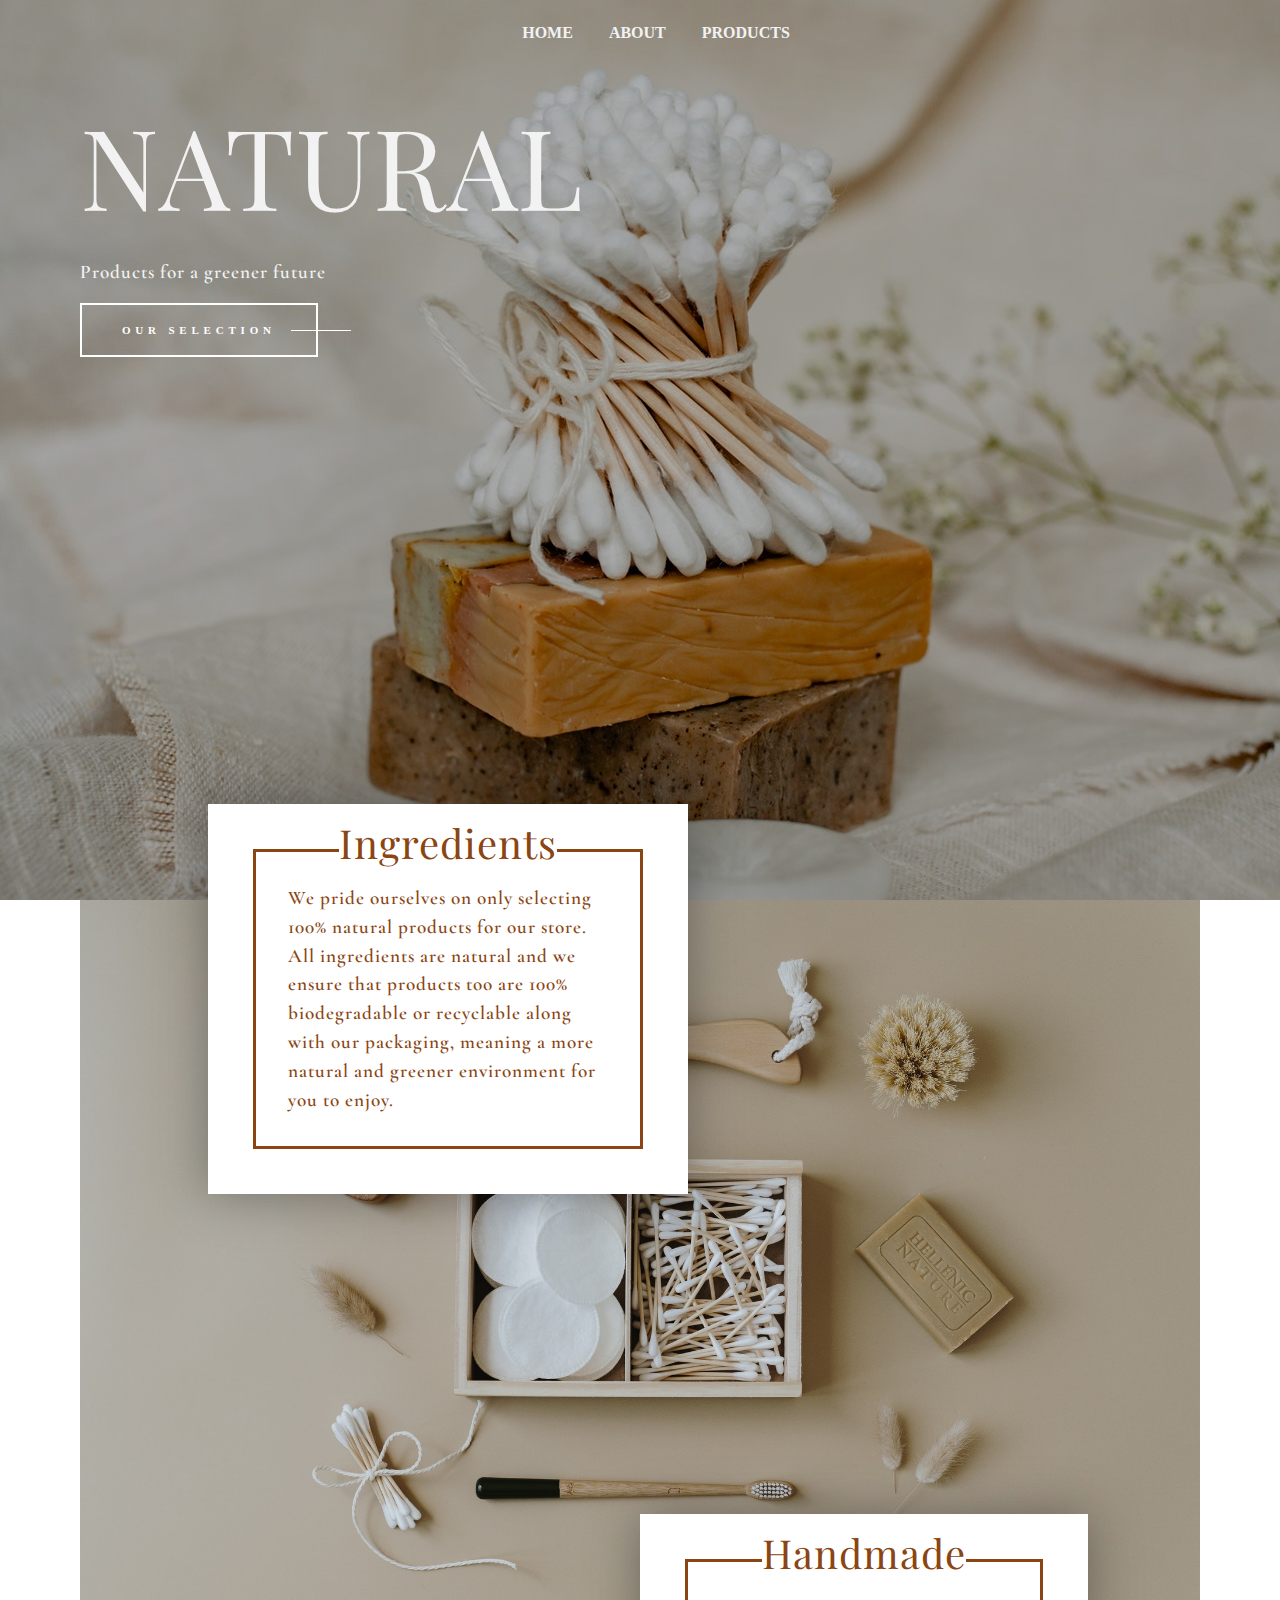
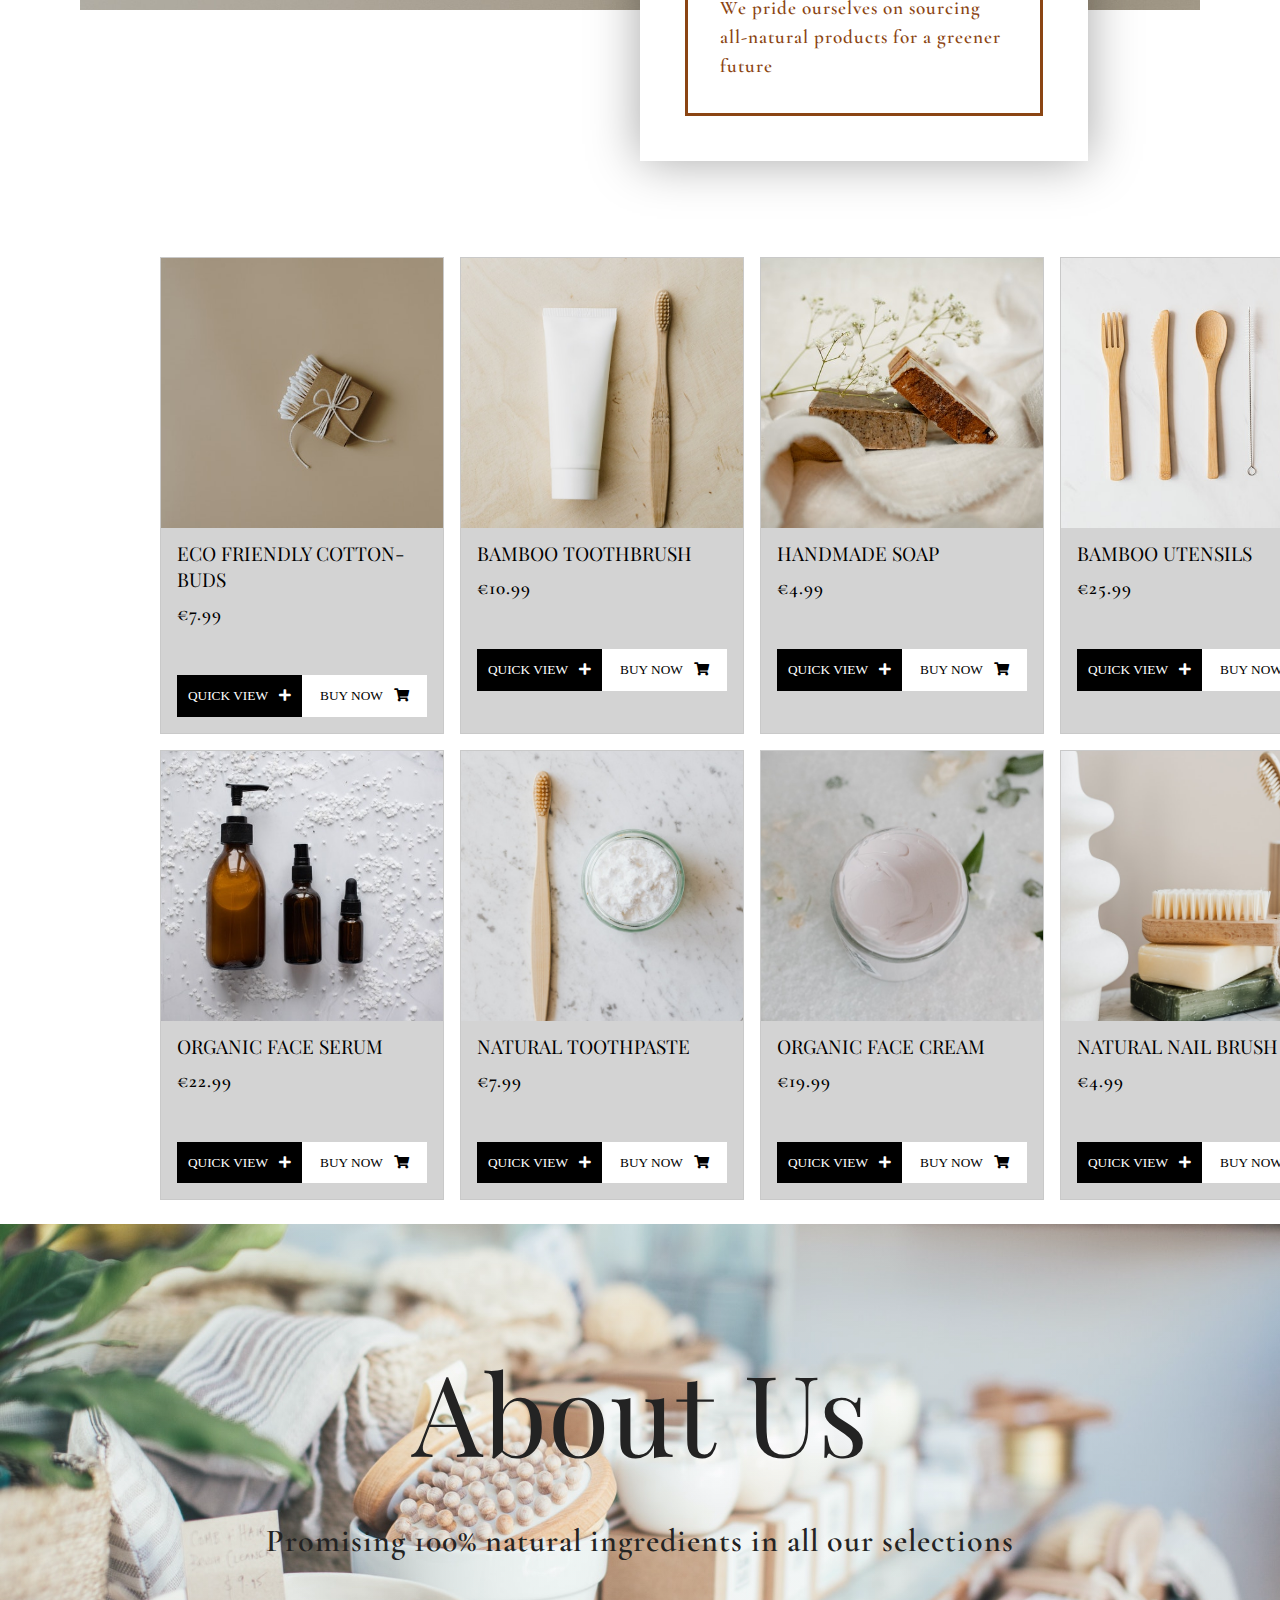
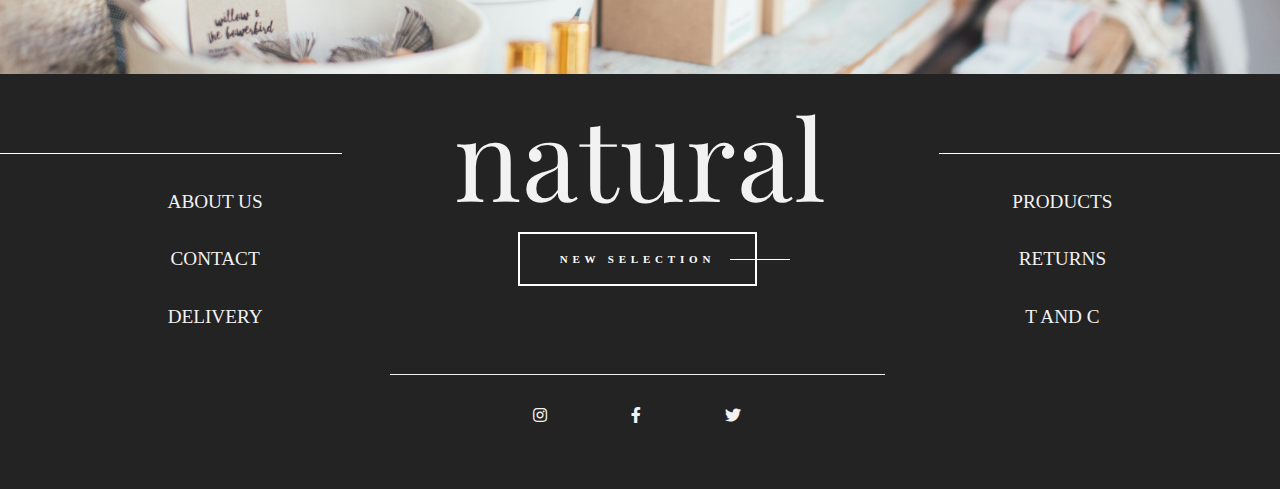
==== commit ed96a3b0: "Fix buttons" ====
--- a/index.html
+++ b/index.html
@@ -77,7 +77,7 @@
           <h3>Eco Friendly Cotton-Buds</h3>
           <p class="price">€7.99</p>
           <div class="buttons">
-            <button type ="button" class="btn-cart">Add to cart<span>
+            <button type ="button" class="btn-view">Quick View<span>
               <i class="fas fa-plus"></i></span>
             </button>
             <button type ="button" class="btn-buy">Buy now<span>
@@ -91,7 +91,7 @@
           <h3>Bamboo Toothbrush</h3>
           <p class="price">€10.99</p>
           <div class="buttons">
-            <button type ="button" class="btn-cart">Add to cart<span>
+            <button type ="button" class="btn-view">Quick View<span>
               <i class="fas fa-plus"></i></span>
             </button>
             <button type ="button" class="btn-buy">Buy now<span>
@@ -105,7 +105,7 @@
           <h3>Handmade Soap</h3>
           <p class="price">€4.99</p>
           <div class="buttons">
-            <button type ="button" class="btn-cart">Add to cart<span>
+            <button type ="button" class="btn-view">Quick View<span>
               <i class="fas fa-plus"></i></span>
             </button>
             <button type ="button" class="btn-buy">Buy now<span>
@@ -119,7 +119,7 @@
           <h3>Bamboo Utensils</h3>
           <p class="price">€25.99</p>
           <div class="buttons">
-            <button type ="button" class="btn-cart">Add to cart<span>
+            <button type ="button" class="btn-view">Quick View<span>
               <i class="fas fa-plus"></i></span>
             </button>
             <button type ="button" class="btn-buy">Buy now<span>
@@ -133,7 +133,7 @@
           <h3>Organic Face Serum</h3>
           <p class="price">€22.99</p>
           <div class="buttons">
-            <button type ="button" class="btn-cart">Add to cart<span>
+            <button type ="button" class="btn-view">Quick View<span>
               <i class="fas fa-plus"></i></span>
             </button>
             <button type ="button" class="btn-buy">Buy now<span>
@@ -147,7 +147,7 @@
           <h3>Natural Toothpaste</h3>
           <p class="price">€7.99</p>
           <div class="buttons">
-            <button type ="button" class="btn-cart">Add to cart<span>
+            <button type ="button" class="btn-view">Quick View<span>
               <i class="fas fa-plus"></i></span>
             </button>
             <button type ="button" class="btn-buy">Buy now<span>
@@ -161,7 +161,7 @@
           <h3>Organic Face Cream</h3>
           <p class="price">€19.99</p>
           <div class="buttons">
-            <button type ="button" class="btn-cart">Add to cart<span>
+            <button type ="button" class="btn-view">Quick View<span>
               <i class="fas fa-plus"></i></span>
             </button>
             <button type ="button" class="btn-buy">Buy now<span>
@@ -175,7 +175,7 @@
           <h3>Natural Nail Brush</h3>
           <p class="price">€4.99</p>
           <div class="buttons">
-            <button type ="button" class="btn-cart">Add to cart<span>
+            <button type ="button" class="btn-view">Quick View<span>
               <i class="fas fa-plus"></i></span>
             </button>
             <button type ="button" class="btn-buy">Buy now<span>
--- a/styles.css
+++ b/styles.css
@@ -475,7 +475,7 @@
 }
 
 .card {
-  background-color: #fff;
+  background-color: var(--clr-product);
 
   padding-bottom: 1rem;
   border: 1px solid #c9c9c9;
@@ -497,7 +497,7 @@
   transition: opacity 0.6s ease;
 }
 
-.btn-cart, .btn-buy {
+.btn-view, .btn-buy {
   background: transparent;
   border: 1px solid black;
   padding: 0.8rem 0;
@@ -509,12 +509,12 @@
   transition: all 0.6s ease;
 }
 
-.btn-cart {
+.btn-view {
   background: black;
   color: white;
 }
 
-.btn-cart:hover {
+.btn-view:hover {
   background: var(--clr-contact);
 }
 .btn-buy {
@@ -530,27 +530,6 @@
 }
 .far {
   padding: 0.5rem;
-}
-
-.btn-block {
-  display: block;
-  width: 50%;
-  border: none;
-  background: var(--clr-nav);
-  color: #fff;
-  font-size: clamp(1rem, 8vh, 1.2rem);
-  padding: 5px;
-  margin-top: 1.5rem;
-
-  align-self: left;
-  cursor: pointer;
-}
-
-.btn:hover {
-  border: 3px solid var(--clr-nav);
-  background: var(--clr-nav);
-  color: #fff;
-  transition: 1s;
 }
 
 img ~ * {
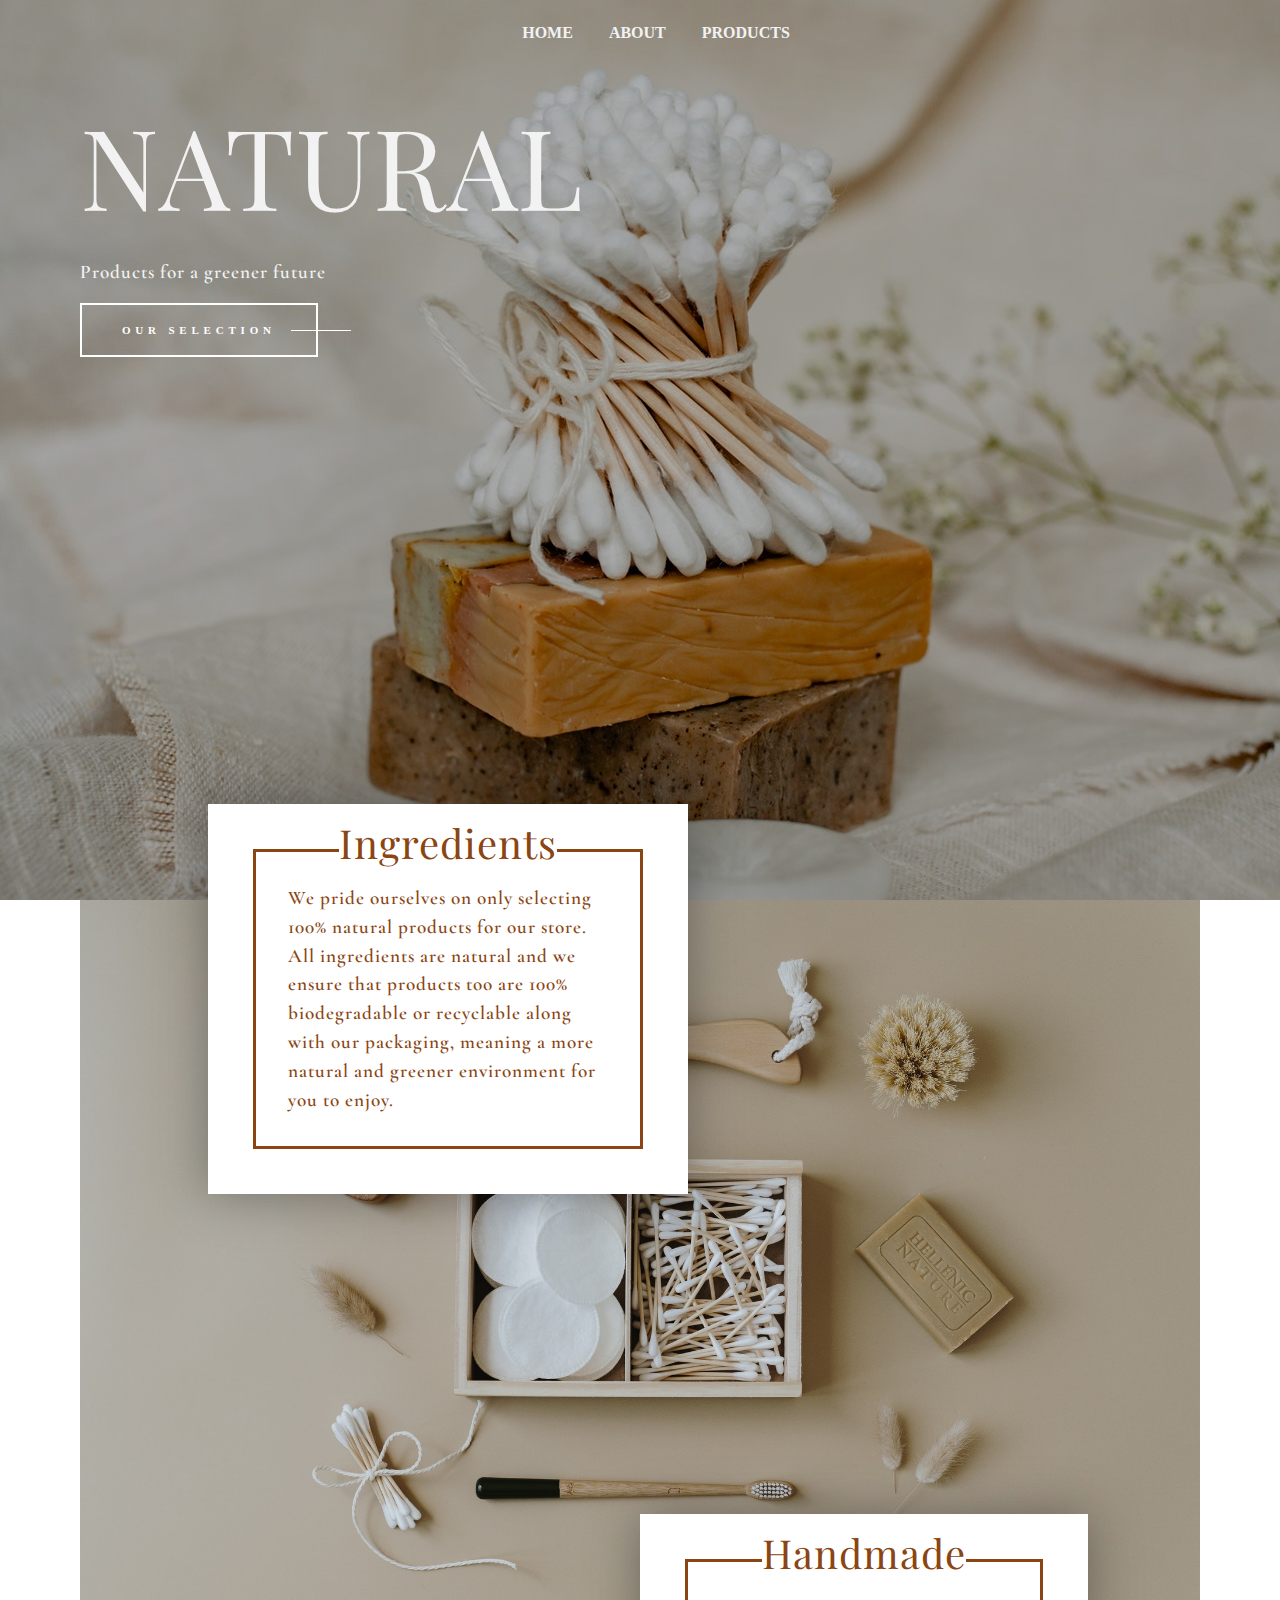
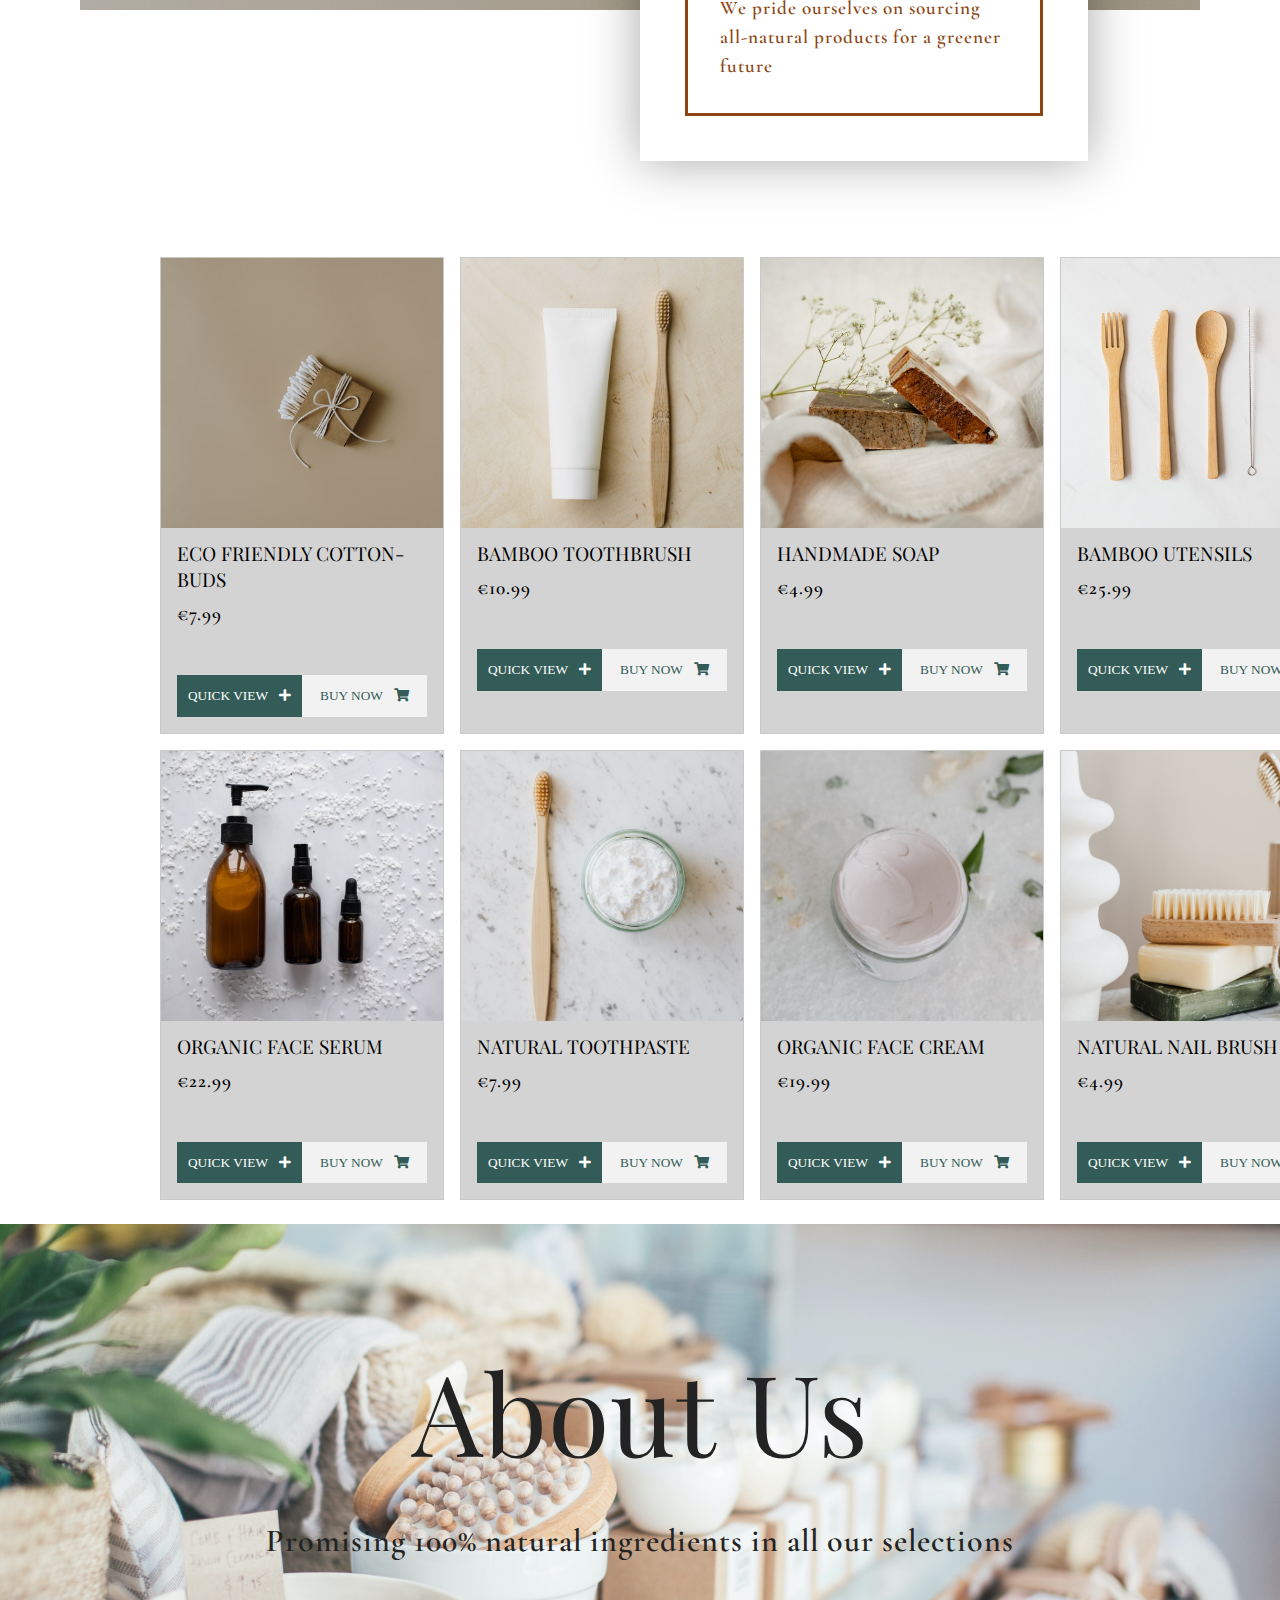
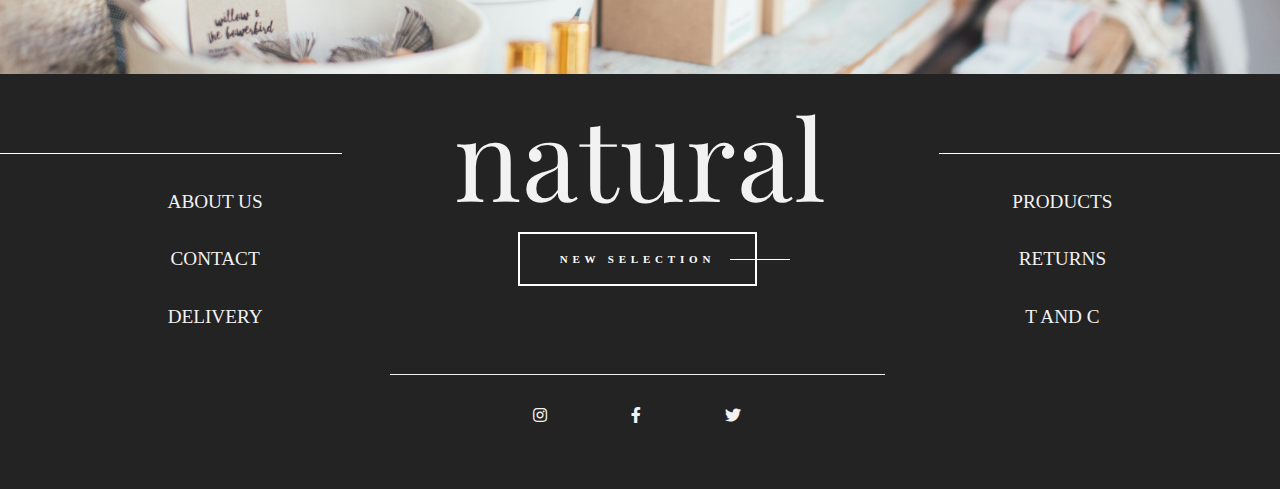
==== commit 51e62eab: "add single product view" ====
--- a/index.html
+++ b/index.html
@@ -12,6 +12,7 @@
     />
     <link rel="preconnect" href="https://fonts.googleapis.com" />
     <link rel="preconnect" href="https://fonts.gstatic.com" crossorigin />
+    <script src="script.js" defer></script>
   </head>
 
   <body>
@@ -72,7 +73,7 @@
 
     <section class="landing-products">
       <ul class="card-wrapper">
-        <li class="card">
+        <li class="card" data-name="0">
           <img src="images/product-1.jpg" alt="Biodegradable cotton-buds" />
           <h3>Eco Friendly Cotton-Buds</h3>
           <p class="price">€7.99</p>
@@ -86,7 +87,7 @@
           </div>
         </li>
 
-        <li class="card">
+        <li class="card" data-name="1">
           <img src="images/product-2.jpg" alt="Bamboo Toothbrush" />
           <h3>Bamboo Toothbrush</h3>
           <p class="price">€10.99</p>
@@ -100,7 +101,7 @@
           </div>
         </li>
 
-        <li class="card">
+        <li class="card" data-name="2">
           <img src="images/product-3.jpg" alt="Handmade Soap" />
           <h3>Handmade Soap</h3>
           <p class="price">€4.99</p>
@@ -114,7 +115,7 @@
           </div>
         </li>
 
-        <li class="card">
+        <li class="card" data-name="3">
           <img src="images/product-4.jpg" alt="Bamboo Utensils" />
           <h3>Bamboo Utensils</h3>
           <p class="price">€25.99</p>
@@ -128,7 +129,7 @@
           </div>
         </li>
 
-        <li class="card">
+        <li class="card" data-name="4">
           <img src="images/product-5.jpg" alt="Organic Face serum" />
           <h3>Organic Face Serum</h3>
           <p class="price">€22.99</p>
@@ -142,7 +143,7 @@
           </div>
         </li>
 
-        <li class="card">
+        <li class="card" data-name="5">
           <img src="images/product-6.jpg" alt="Natural Toothpaste" />
           <h3>Natural Toothpaste</h3>
           <p class="price">€7.99</p>
@@ -156,7 +157,7 @@
           </div>
         </li>
 
-        <li class="card">
+        <li class="card" data-name="6">
           <img src="images/product-7.jpg" alt="organic face cream" />
           <h3>Organic Face Cream</h3>
           <p class="price">€19.99</p>
@@ -170,7 +171,7 @@
           </div>
         </li>
 
-        <li class="card">
+        <li class="card" data-name="7">
           <img src="images/product-8.jpg" alt="Natural Nail brush" />
           <h3>Natural Nail Brush</h3>
           <p class="price">€4.99</p>
@@ -185,6 +186,389 @@
         </li>
       </ul>
     </section>
+<!-- Product Preview -->
+<div class="product-preview">
+  <div class="preview container spacing" data-target="0">
+    <div class="product">
+        <div class="product-content">
+            <img src="images/product-1.jpg">
+            <div class="cta">
+              <div class="pricing">
+                <p class="product-price">€7.80</p>
+                <p class="product-price">€6.79</p>
+              </div>
+            <div class="button">
+                <button type ="button" class="btn-buy-now">Buy now<span>
+                  <i class="fas fa-shopping-cart"></i></span>
+                </button>
+            </div>
+            </div>
+            <h3 class="product-title-view">Eco Cotton QTips</h3>
+        </div>
+        <div class="product-info">
+            <div class="rating">
+              <span><i class="fas fa-star"></i></span>
+              <span><i class= "fas fa-star"></i></span>
+              <span><i class= "fas fa-star"></i></span>
+              <span><i class= "fas fa-star"></i></span>
+              <span><i class= "far fa-star"></i></span>
+            </div>
+            <p class="product-info-top">Our cotton buds are made from bamboo and soft cotton, thus 100% biodegradable</p>
+            <p>After usage, you can dispose of the cotton swabs by simply throwing them into your organic waste, compost or no-matter-where.<br> 
+              Come in box made of recycled cardboard.<br>
+              100 cotton swabs per box.<br> 
+              Made with 100% cotton and bamboo.</p>
+        </div>
+        <div class="discount">
+              <h2 class="sm-title">15% off</h2>
+        </div>
+          <i class="fas fa-times"></i>
+    </div>     
+  </div>
+
+    <div class="preview container spacing" data-target="1">
+      <div class="product">
+          <div class="product-content">
+              <img src="images/product-2.jpg">
+              <div class="cta">
+                <div class="pricing">
+                  <p class="product-price">€9.20</p>
+                  <p class="product-price">€7.99</p>
+                </div>
+              <div class="button">
+                  <button type ="button" class="btn-buy">Buy now<span>
+                    <i class="fas fa-shopping-cart"></i></span>
+                  </button>
+              </div>
+              </div>
+              <h3 class="product-title-view">Bamboo Toothbrush</h3>
+            </div>
+            <div class="product-info">
+              <div class="rating">
+                <span><i class="fas fa-star"></i></span>
+                <span><i class= "fas fa-star"></i></span>
+                <span><i class= "fas fa-star"></i></span>
+                <span><i class= "fas fa-star"></i></span>
+                <span><i class= "far fa-star"></i></span>
+              </div>
+              <p class="product-info-top">The medium soft bristles ensure thorough 
+                cleansing of your teeth while also protecting your gums.</p>
+              <p>The handle is made of fast-growing Moso bamboo which is biodegradable.<br> 
+                Artificial irrigation is not used in our bamboo cultivation, nor are pesticides 
+                or other chemicals.<br>
+                The biobased bristles are obtained from castor oil. The oil derived from the plant 
+                ricinus communis is processed into our biobased bristles and is free of BPA and petroleum.</p>
+              </div>
+              <div class="discount">
+                <h2 class="sm-title">15% off</h2>
+              </div>
+              <i class="fas fa-times"></i>
+            </div>     
+      </div>
+
+      <div class="preview container spacing" data-target="2">
+        <div class="product">
+            <div class="product-content">
+                <img src="images/product-3.jpg">
+                <div class="cta">
+                  <div class="pricing">
+                    <p class="product-price">€10.30</p>
+                    <p class="product-price">€8.99</p>
+                  </div>
+                <div class="button">
+                    <button type ="button" class="btn-buy">Buy now<span>
+                      <i class="fas fa-shopping-cart"></i></span>
+                    </button>
+                </div>
+                </div>
+                <h3 class="product-title-view">Natural Soap</h3>
+              </div>
+              <div class="product-info">
+                <div class="rating">
+                  <span><i class="fas fa-star"></i></span>
+                  <span><i class= "fas fa-star"></i></span>
+                  <span><i class= "fas fa-star"></i></span>
+                  <span><i class= "fas fa-star"></i></span>
+                  <span><i class= "fas fa-star"></i></span>
+                </div>
+                <p class="product-info-top">Handmade soap with skin-loving oils, kinds of butter, herbs, 
+                  clays, spices and pure essential oils.</p>
+                <p>Each bar natural soap is made with only natural soap ingredients that were 
+                  specifically chosen to provide you with the all-natural shower experience.<br> 
+                  Essential oils add fragrance to our natural soap bars as well as contribute their 
+                  healthful qualities through their various abilities to tone, balance, relax, cleanse and invigorate.<br>
+                  Each bar is also made with only natural ingredients when it comes to colouring our soaps.</p>
+                </div>
+                <div class="discount">
+                  <h2 class="sm-title">15% off</h2>
+                </div>
+                <i class="fas fa-times"></i>
+              </div>     
+        </div>
+
+        <div class="preview container spacing" data-target="3">
+          <div class="product">
+              <div class="product-content">
+                  <img src="images/product-4.jpg">
+                  <div class="cta">
+                    <div class="pricing">
+                      <p class="product-price">€21.99</p>
+                      <p class="product-price">€18.70</p>
+                    </div>
+                  <div class="button">
+                      <button type ="button" class="btn-buy">Buy now<span>
+                        <i class="fas fa-shopping-cart"></i></span>
+                      </button>
+                  </div>
+                  </div>
+                  <h3 class="product-title-view">Bamboo Utensils</h3>
+                </div>
+                <div class="product-info">
+                  <div class="rating">
+                    <span><i class="fas fa-star"></i></span>
+                    <span><i class= "fas fa-star"></i></span>
+                    <span><i class= "fas fa-star"></i></span>
+                    <span><i class= "fas fa-star"></i></span>
+                    <span><i class= "fas fa-star"></i></span>
+                  </div>
+                  <p class="product-info-top">Handmade bamboo utensils for your everyday use.</p>
+                  <p>Portable healthy and reusable bamboo cutlery set, the pouch keeps utensils sanitary, 
+                    prefect for camping, travel, school, office or home.<br> 
+                    Ergonomically designed handle for a secure grip, provides good balance and anti-slip.<br>
+                    Well designed pouch, each utensil has a compartment so that they aren't bumping into each other, which can build up unnecessary wear.</p>
+                  </div>
+                  <div class="discount">
+                    <h2 class="sm-title">15% off</h2>
+                  </div>
+                  <i class="fas fa-times"></i>
+                </div>     
+          </div>
+
+          <div class="preview container spacing" data-target="4">
+            <div class="product">
+                <div class="product-content">
+                    <img src="images/product-5.jpg">
+                    <div class="cta">
+                      <div class="pricing">
+                        <p class="product-price">€49.99</p>
+                        <p class="product-price">€42.49</p>
+                      </div>
+                    <div class="button">
+                        <button type ="button" class="btn-buy">Buy now<span>
+                          <i class="fas fa-shopping-cart"></i></span>
+                        </button>
+                    </div>
+                    </div>
+                    <h3 class="product-title-view">Skincare Set</h3>
+                  </div>
+                  <div class="product-info">
+                    <div class="rating">
+                      <span><i class="fas fa-star"></i></span>
+                      <span><i class= "fas fa-star"></i></span>
+                      <span><i class= "fas fa-star"></i></span>
+                      <span><i class= "fas fa-star"></i></span>
+                      <span><i class= "fas fa-star"></i></span>
+                    </div>
+                    <p class="product-info-top">Organic face wash, toner and oil made with 100% natural ingredients.</p>
+                    <p>Organic flowers combined with essential oils and handmade soap ensure a clean and gentle cleanse.<br> 
+                      Our toner refreshes dull skin and is again 100% natural on you and our planet.<br>
+                      Floral oil added to your skin as the final step to your skincare routine for a softer and dewey face.</p>
+                    </div>
+                    <div class="discount">
+                      <h2 class="sm-title">15% off</h2>
+                    </div>
+                    <i class="fas fa-times"></i>
+                  </div>     
+            </div>
+
+            <div class="preview container spacing" data-target="5">
+              <div class="product">
+                  <div class="product-content">
+                      <img src="images/product-6.jpg">
+                      <div class="cta">
+                        <div class="pricing">
+                          <p class="product-price">€14.99</p>
+                          <p class="product-price">€12.74</p>
+                        </div>
+                      <div class="button">
+                          <button type ="button" class="btn-buy">Buy now<span>
+                            <i class="fas fa-shopping-cart"></i></span>
+                          </button>
+                      </div>
+                      </div>
+                      <h3 class="product-title-view">Natural Toothpaste</h3>
+                    </div>
+                    <div class="product-info">
+                      <div class="rating">
+                        <span><i class="fas fa-star"></i></span>
+                        <span><i class= "fas fa-star"></i></span>
+                        <span><i class= "fas fa-star"></i></span>
+                        <span><i class= "fas fa-star"></i></span>
+                        <span><i class= "fas fa-star"></i></span>
+                      </div>
+                      <p class="product-info-top">Our all-natural Toothpaste keep your teeth healthy, strong, and minty fresh.</p>
+                      <p>We only use natural ingredients. No sulfates, parabens, allergens, dyes or any other chemical.<br> 
+                        The storage containers for our Toothpaste are practical and sustainable at the same time. They last forever 
+                        but can also easily be recycled.<br>
+                        All-natural means Toothpaste without bad chemicals or micro-plastics, because those unnecessary and unsustainable ingredients hurt the planet.</p>
+                      </div>
+                      <div class="discount">
+                        <h2 class="sm-title">15% off</h2>
+                      </div>
+                      <i class="fas fa-times"></i>
+                    </div>     
+              </div>
+
+              <div class="preview container spacing" data-target="6">
+                <div class="product">
+                    <div class="product-content">
+                        <img src="images/product-7.jpg">
+                        <div class="cta">
+                          <div class="pricing">
+                            <p class="product-price">€27.99</p>
+                            <p class="product-price">€23.79</p>
+                          </div>
+                        <div class="button">
+                            <button type ="button" class="btn-buy">Buy now<span>
+                              <i class="fas fa-shopping-cart"></i></span>
+                            </button>
+                        </div>
+                        </div>
+                        <h3 class="product-title-view">Natural Body Butter</h3>
+                      </div>
+                      <div class="product-info">
+                        <div class="rating">
+                          <span><i class="fas fa-star"></i></span>
+                          <span><i class= "fas fa-star"></i></span>
+                          <span><i class= "fas fa-star"></i></span>
+                          <span><i class= "fas fa-star"></i></span>
+                          <span><i class= "fas fa-star"></i></span>
+                        </div>
+                        <p class="product-info-top">Goat milk and lychee body butter dedicated to sensitive and dry skin.</p>
+                        <p>Shea butter protects and soothes the skin, nourishes it and moisturizes, acts as a natural UV filter.<br> 
+                          Beeswax seals epidermis against the waist of water and the pearl extract accelerates healing, protects and smoothes by decreasing ageing process.<br>
+                          This wonderful cosmetic contains also lychee fruit extract rich in vitamins, especially in vitamin C. Goat's milk proteins are the royal dose of youth recovery.</p>
+                        </div>
+                        <div class="discount">
+                          <h2 class="sm-title">15% off</h2>
+                        </div>
+                        <i class="fas fa-times"></i>
+                      </div>     
+                </div>
+
+                <div class="preview container spacing" data-target="7">
+                  <div class="product">
+                      <div class="product-content">
+                          <img src="images/product-8.jpg">
+                          <div class="cta">
+                            <div class="pricing">
+                              <p class="product-price">€9.99</p>
+                              <p class="product-price">€8.49</p>
+                            </div>
+                          <div class="button">
+                              <button type ="button" class="btn-buy">Buy now<span>
+                                <i class="fas fa-shopping-cart"></i></span>
+                              </button>
+                          </div>
+                          </div>
+                          <h3 class="product-title-view">Bamboo Nailbrush</h3>
+                        </div>
+                        <div class="product-info">
+                          <div class="rating">
+                            <span><i class="fas fa-star"></i></span>
+                            <span><i class= "fas fa-star"></i></span>
+                            <span><i class= "fas fa-star"></i></span>
+                            <span><i class= "fas fa-star"></i></span>
+                            <span><i class= "fas fa-star"></i></span>
+                          </div>
+                          <p class="product-info-top">Bamboo Nail brush with Mane & Cactus Bristle.</p>
+                          <p>Made with bamboo for the handle part with mane & cactus bristles for properly cleaning your nails.<br> 
+                            The jute string loop allows you to hang the nail brush when not in use.<br>
+                            Simple yet elegant look from high quality materials.</p>
+                          </div>
+                          <div class="discount">
+                            <h2 class="sm-title">15% off</h2>
+                          </div>
+                          <i class="fas fa-times"></i>
+                        </div>     
+                  </div>
+
+                  <div class="preview container spacing" data-target="8">
+                    <div class="product">
+                        <div class="product-content">
+                            <img src="images/product-9.jpg">
+                            <div class="cta">
+                              <div class="pricing">
+                                <p class="product-price">€9.99</p>
+                                <p class="product-price">€8.49</p>
+                              </div>
+                            <div class="button">
+                                <button type ="button" class="btn-buy">Buy now<span>
+                                  <i class="fas fa-shopping-cart"></i></span>
+                                </button>
+                            </div>
+                            </div>
+                            <h3 class="product-title-view">Shampoo Bar</h3>
+                          </div>
+                          <div class="product-info">
+                            <div class="rating">
+                              <span><i class="fas fa-star"></i></span>
+                              <span><i class= "fas fa-star"></i></span>
+                              <span><i class= "fas fa-star"></i></span>
+                              <span><i class= "fas fa-star"></i></span>
+                              <span><i class= "fas fa-star"></i></span>
+                            </div>
+                            <p class="product-info-top">Eucaliptus and Nettle shampoo bar</p>
+                            <p>Green clay and nettle actually help to strengthen and promote hair growth.<br> 
+                              Gently fragranced with eucaliptus, tea tree and lemon verbena essential oils to refresh your hair and scalp and to soothe your senses.<br>
+                              It is suitable for greasy hair acting against dandruff. It has an antibacterial effect as well thanks to the essential oils.</p>
+                            </div>
+                            <div class="discount">
+                              <h2 class="sm-title">15% off</h2>
+                            </div>
+                            <i class="fas fa-times"></i>
+                          </div>     
+                    </div>
+
+                    <div class="preview container spacing" data-target="9">
+                      <div class="product">
+                          <div class="product-content">
+                              <img src="images/product-10.jpg">
+                              <div class="cta">
+                                <div class="pricing">
+                                  <p class="product-price">€12.99</p>
+                                  <p class="product-price">€11.04</p>
+                                </div>
+                              <div class="button">
+                                  <button type ="button" class="btn-buy">Buy now<span>
+                                    <i class="fas fa-shopping-cart"></i></span>
+                                  </button>
+                              </div>
+                              </div>
+                              <h3 class="product-title-view">Bath Salts</h3>
+                            </div>
+                            <div class="product-info">
+                              <div class="rating">
+                                <span><i class="fas fa-star"></i></span>
+                                <span><i class= "fas fa-star"></i></span>
+                                <span><i class= "fas fa-star"></i></span>
+                                <span><i class= "fas fa-star"></i></span>
+                                <span><i class= "fas fa-star"></i></span>
+                              </div>
+                              <p class="product-info-top">Natural bath salts with essential oils and petals.</p>
+                              <p>A bathing ritual before bed can help encourage a deep, restorative night's sleep.<br> 
+                                A 100% natural blend of mineral-rich Epsom and Dead Sea Salts, infused with Jasmine and 
+                                Lavender essentials oils to calm and soothe the senses, and Valerian to promote deep, peaceful relaxation.<br>
+                                Drift into a peaceful nights sleep. Epsom and Dead Sea Mineral Salts. With Lavender, Jasmine & Valerian.</p>
+                              </div>
+                              <div class="discount">
+                                <h2 class="sm-title">15% off</h2>
+                              </div>
+                              <i class="fas fa-times"></i>
+                            </div>     
+                      </div>
+  
+</div>
 
     <section class="about-section">
       <div class="about-us-sec-image">
@@ -194,9 +578,6 @@
         </p>
       </div>
     </section>
-
-  
-
     <footer>
       <h1 class="footer-title fancy"><span class="fancy-span">natural</span></h1></div>
         <div class="footer-cta">
--- a/styles.css
+++ b/styles.css
@@ -292,6 +292,10 @@
   margin: 0 auto;
 }
 
+.spacing > * + * {
+  margin-top: var(--spacer, 2rem);
+}
+
 header {
   position: absolute;
   text-align: center;
@@ -499,7 +503,7 @@
 
 .btn-view, .btn-buy {
   background: transparent;
-  border: 1px solid black;
+  border: 1px solid var(--clr-info-bg);
   padding: 0.8rem 0;
   width: 125px;
   font-family: inherit;
@@ -509,19 +513,36 @@
   transition: all 0.6s ease;
 }
 
+.btn-buy-now {
+  background: var(--clr-info-bg);
+  color: var(--clr-title);
+  padding: 0.8rem 0;
+  width: 125px;
+  font-family: inherit;
+  text-transform: uppercase;
+  cursor: pointer;
+  border: none;
+  transition: all 0.5s ease;
+}
+
+.btn-buy-now:hover {
+  transform: scale(1.1);
+}
+
 .btn-view {
-  background: black;
+  background: var(--clr-info-bg);
   color: white;
 }
 
 .btn-view:hover {
-  background: var(--clr-contact);
+  background: var(--clr-bg);
 }
 .btn-buy {
-  background: white;
+  background: var(--clr-title);
+  color: var(--clr-info-bg)
 }
 .btn-buy:hover {
-  background: var(--clr-contact);
+  background: var(--clr-bg);
   color: white;
 }
 
@@ -954,6 +975,8 @@
   font-weight: 300;
   font-size: 1rem;
   text-transform: uppercase;
+  color: black;
+  text-decoration: none;
   
 }
 
@@ -970,9 +993,12 @@
 
 /*==== product section ====*/
 .products {
-  background: url("images/background-products.jpg");
+  
+  background: url("images/background-products-sm.jpg");
   background-repeat: no-repeat;
   background-size: cover;
+  mix-blend-mode: multiply;
+  
 }
 
 #product-catalog {
@@ -995,30 +1021,70 @@
 .product {
   margin: 2rem;
   position: relative;
+  
 }
 
 .product-content {
   background: var(--clr-product);
-  padding: 3rem 0.5rem 2rem 0.5rem;
+  padding: 3rem 0.5rem 1rem 0.5rem;
   cursor: pointer;
 }
 
 .product-image {
   background: var(--clr-title);
   box-shadow: 0 0 20px 10px var(--clr-title);
-  width: 200px;
-  height: 200px;
+  max-width: 200px;
+  max-height: 200px;
   margin: 0 auto;
   transition: background 0.5s ease;
 }
 
+.product-preview {
+  position: fixed;
+  top: 0;
+  left: 0;
+  min-height: 100vh;
+  width: 100%;
+  background: rgba(0, 0, 0, .8);
+  align-items: center;
+  justify-content: center;
+  display: none;
+}
+
+.preview {
+  display: none;
+  padding: 2rem;
+  text-align: center;
+  max-width: 40rem;
+  position: relative;
+}
+
+.preview.active {
+  display: inline-block;
+  
+}
+
+.cta {
+  display: flex;
+  flex-direction: column;
+  justify-content: center;
+  align-content: center;
+}
+
+@media only screen and (min-device-width : 768px) {
+  .cta {
+    flex-direction: row;
+  }
+}
+
 .product-info {
   background: white;
-  padding: 2rem;
+  padding: 1.5rem;
+  margin-bottom: 1em;
 }
 
 .product-info-top {
- 
+  margin-bottom: 1em;
   justify-content: space-between;
   align-items: center;
 }
@@ -1041,11 +1107,35 @@
   padding-top: 0.6rem;
   padding-right: 0.6rem;
   display: inline-block;
+  color: black;
+  font-size: clamp(0.875rem, 0.8228rem + 0.2651vw, 1.125rem);
 }
 
 .product-price:first-of-type {
   text-decoration: line-through;
   color: var(--clr-contact);
+}
+
+.pricing {
+  padding-right: 2em;
+}
+
+.product-title-view {
+  text-align: center;
+}
+
+.fa-times {
+  position: absolute;
+  top: 1rem;
+  right: 1.5rem;
+  cursor: pointer;
+  color: var(--clr-info-bg);
+  font-size: 1.5em;
+  transition: transform .3s ease-in-out;
+}
+
+.fa-times:hover {
+  transform: rotateZ(90deg);
 }
 
 .product:hover .product-buttons {
@@ -1062,7 +1152,7 @@
   left: 0;
   writing-mode: vertical-lr;
   transform: rotate(180deg);
-  z-index: 1;
+  z-index: 10;
   letter-spacing: 3px;
 }
 
@@ -1088,4 +1178,16 @@
   #product-catalog {
     grid-template-columns: repeat(4, 1fr);
   }
-}+}
+
+/*=========== Product Detail =========*/
+#product-item {
+  background: var(--clr-info-bg);
+  height: 70vh;
+}
+
+.product-view {
+  text-decoration: none;
+}
+
+/* ===== Modal ===== */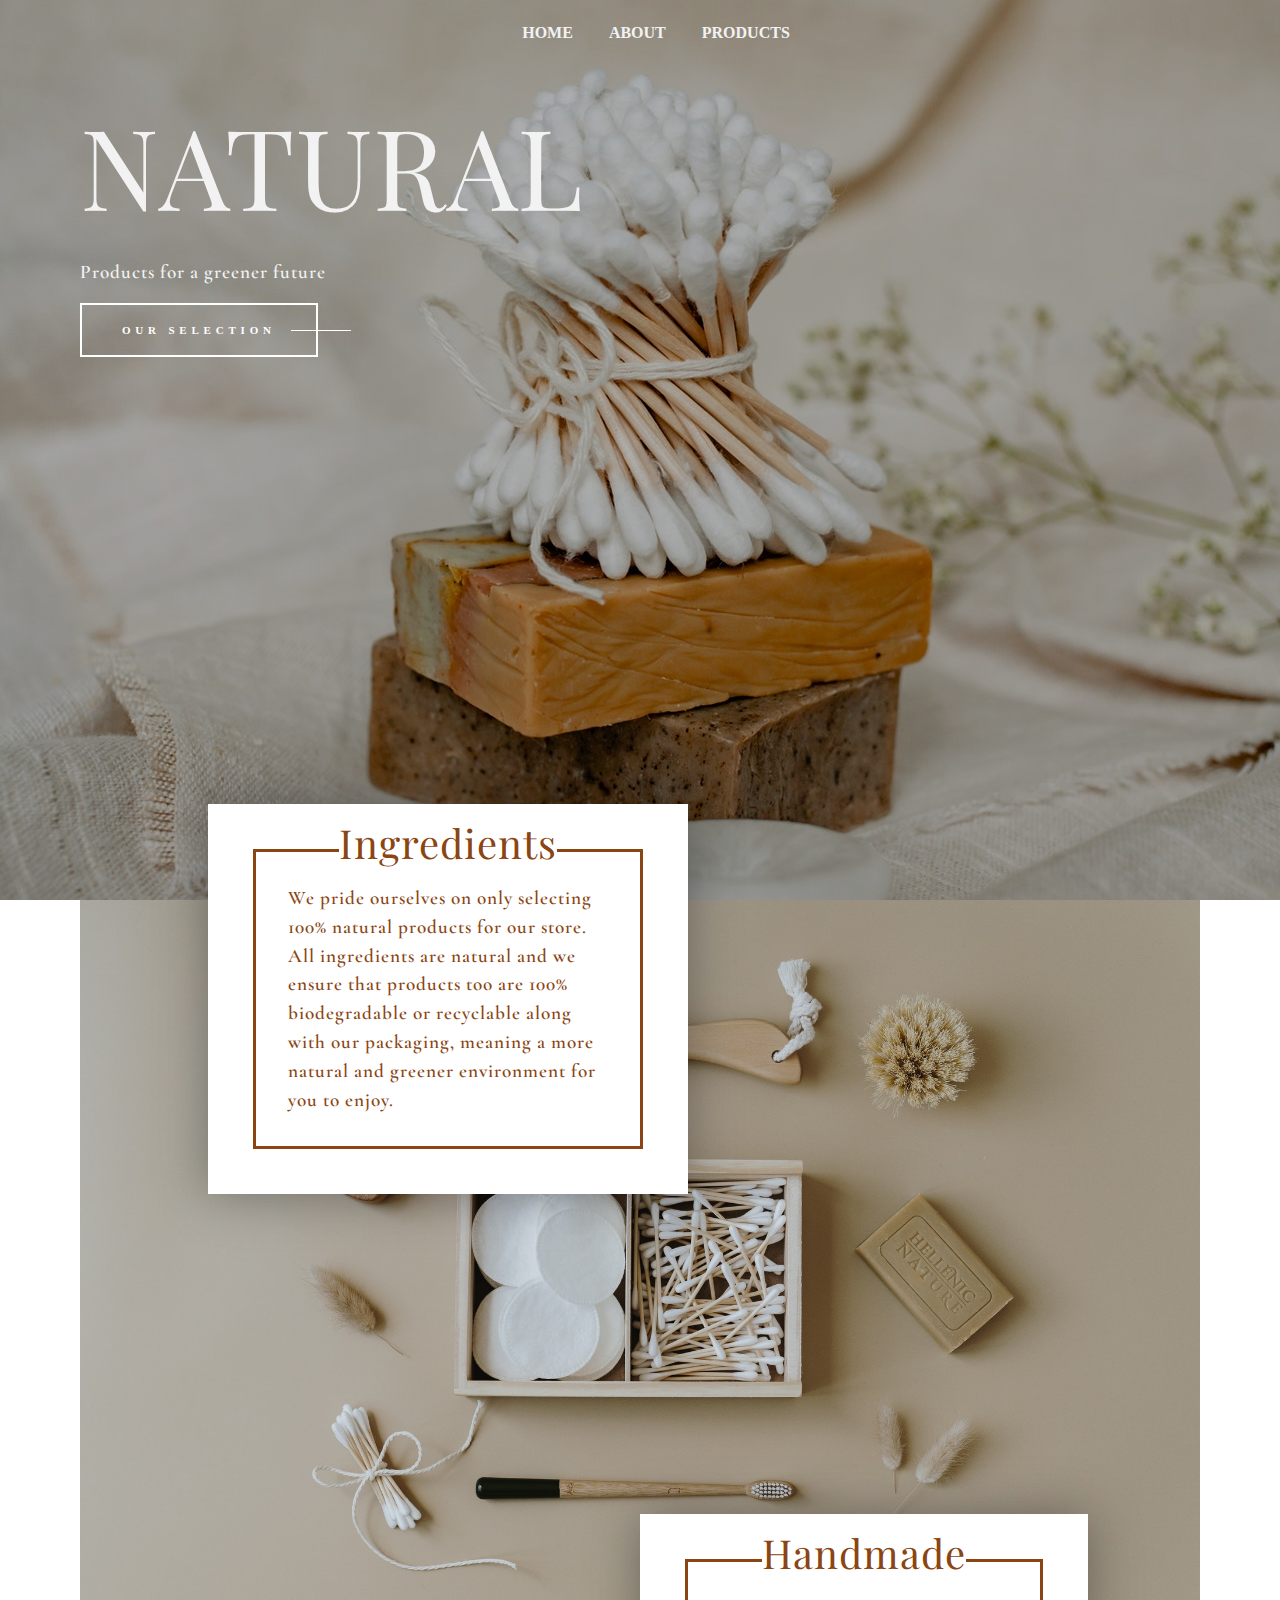
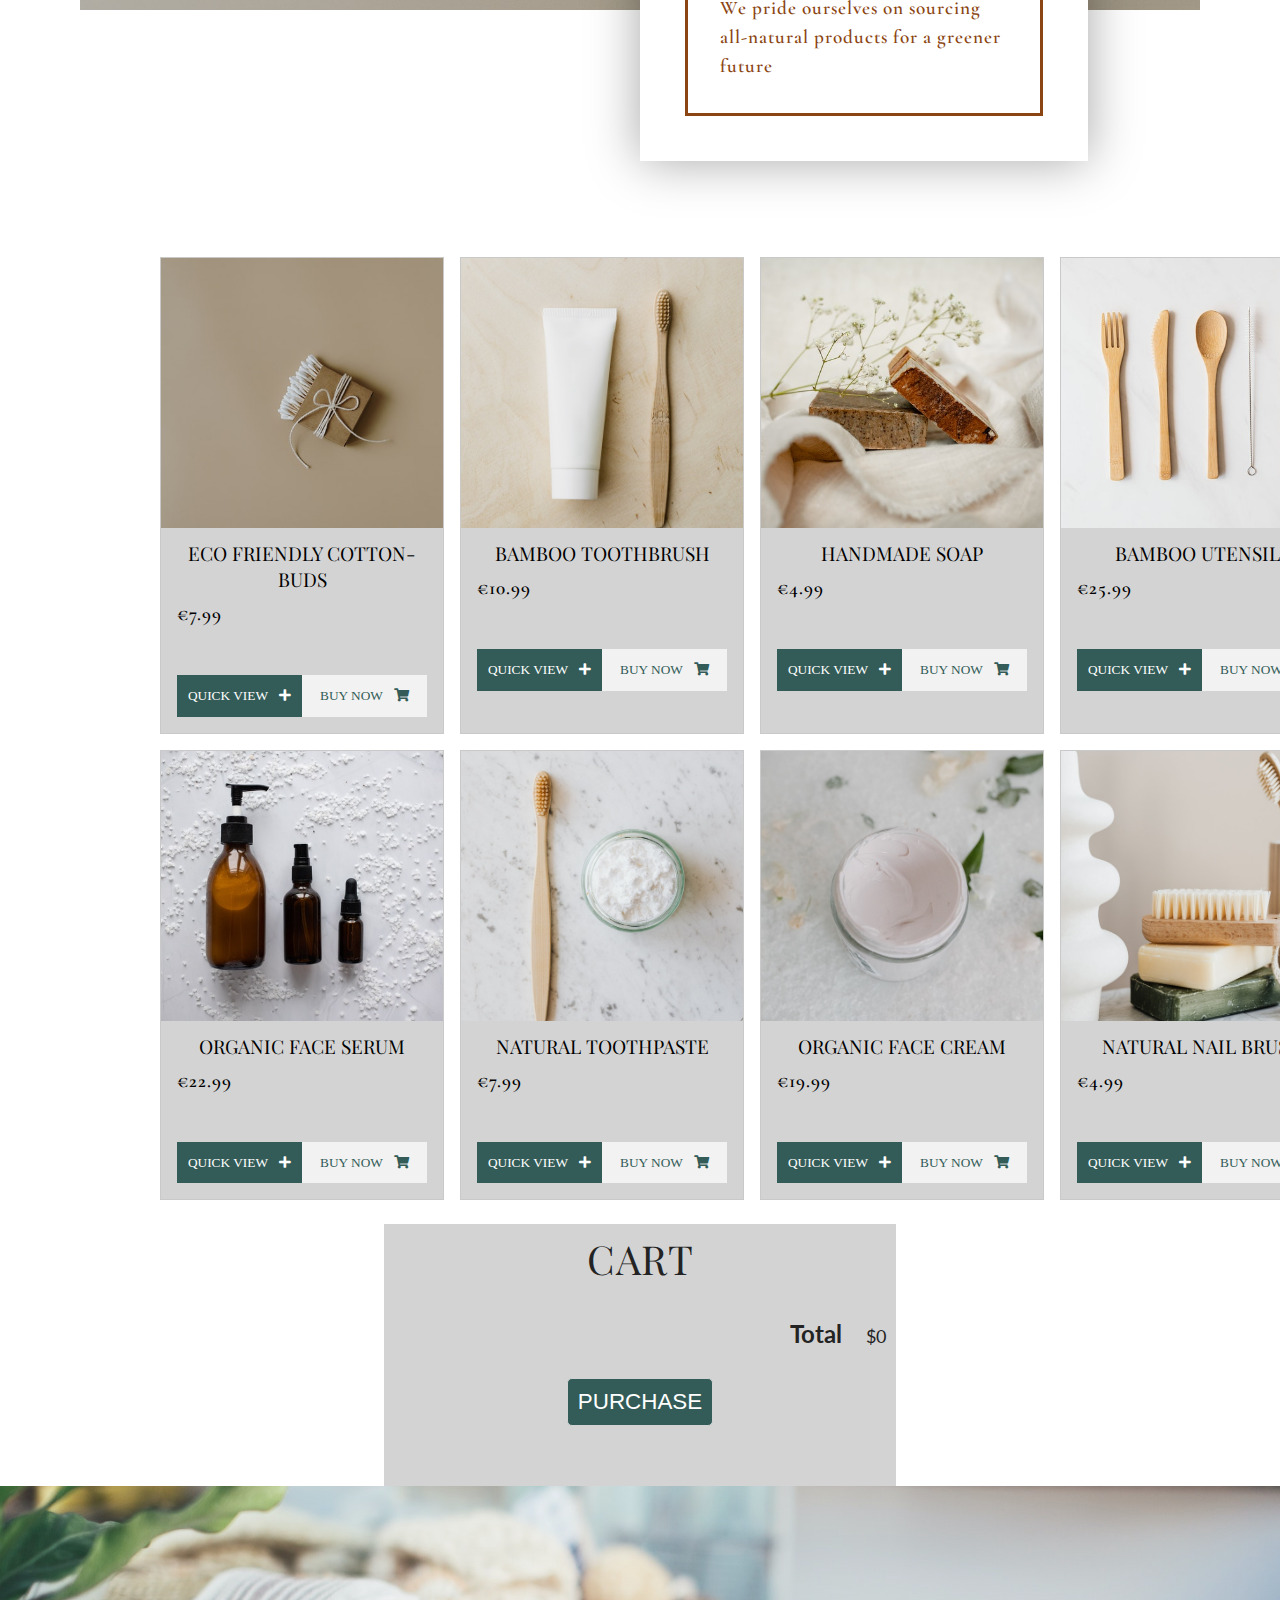
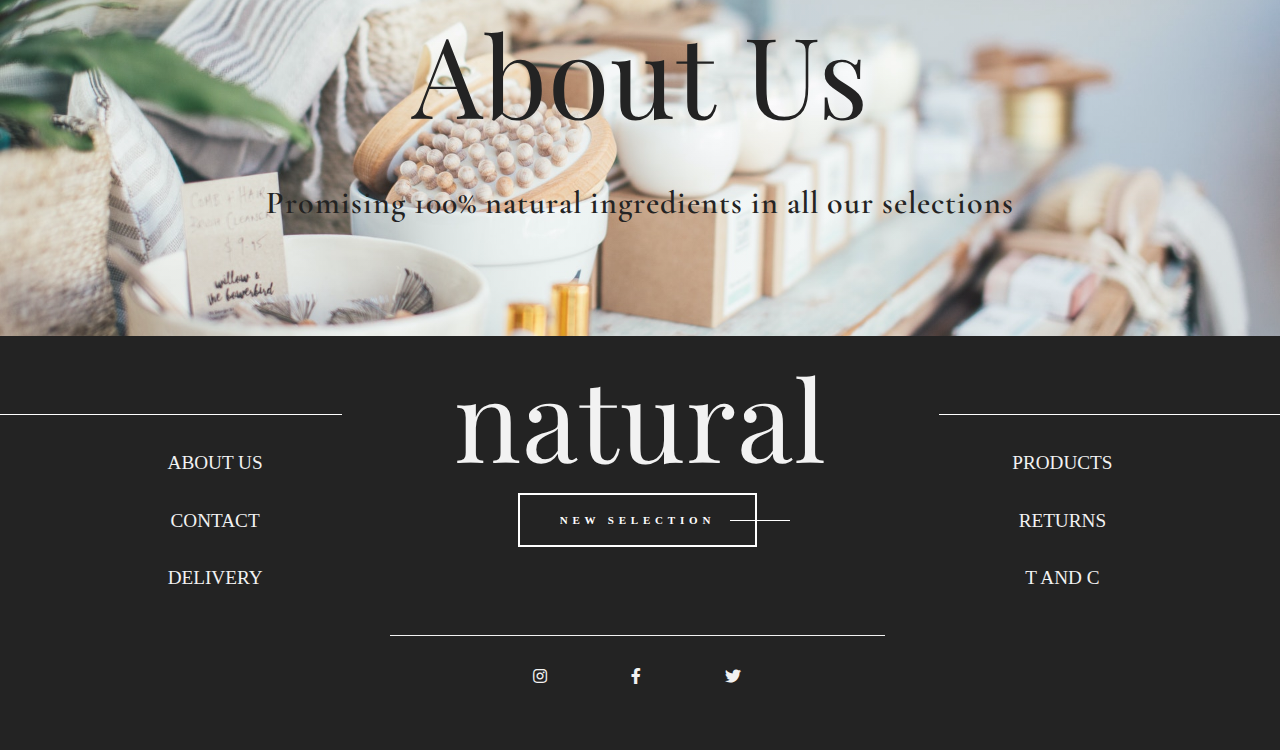
==== commit c4a41142: "Add some JS" ====
--- a/index.html
+++ b/index.html
@@ -12,7 +12,6 @@
     />
     <link rel="preconnect" href="https://fonts.googleapis.com" />
     <link rel="preconnect" href="https://fonts.gstatic.com" crossorigin />
-    <script src="script.js" defer></script>
   </head>
 
   <body>
@@ -73,110 +72,110 @@
 
     <section class="landing-products">
       <ul class="card-wrapper">
-        <li class="card" data-name="0">
-          <img src="images/product-1.jpg" alt="Biodegradable cotton-buds" />
-          <h3>Eco Friendly Cotton-Buds</h3>
-          <p class="price">€7.99</p>
-          <div class="buttons">
-            <button type ="button" class="btn-view">Quick View<span>
-              <i class="fas fa-plus"></i></span>
-            </button>
-            <button type ="button" class="btn-buy">Buy now<span>
-              <i class="fas fa-shopping-cart"></i></span>
-            </button>
-          </div>
-        </li>
-
-        <li class="card" data-name="1">
-          <img src="images/product-2.jpg" alt="Bamboo Toothbrush" />
-          <h3>Bamboo Toothbrush</h3>
-          <p class="price">€10.99</p>
-          <div class="buttons">
-            <button type ="button" class="btn-view">Quick View<span>
-              <i class="fas fa-plus"></i></span>
-            </button>
-            <button type ="button" class="btn-buy">Buy now<span>
-              <i class="fas fa-shopping-cart"></i></span>
-            </button>
-          </div>
-        </li>
-
-        <li class="card" data-name="2">
-          <img src="images/product-3.jpg" alt="Handmade Soap" />
-          <h3>Handmade Soap</h3>
-          <p class="price">€4.99</p>
-          <div class="buttons">
-            <button type ="button" class="btn-view">Quick View<span>
-              <i class="fas fa-plus"></i></span>
-            </button>
-            <button type ="button" class="btn-buy">Buy now<span>
-              <i class="fas fa-shopping-cart"></i></span>
-            </button>
-          </div>
-        </li>
-
-        <li class="card" data-name="3">
-          <img src="images/product-4.jpg" alt="Bamboo Utensils" />
-          <h3>Bamboo Utensils</h3>
-          <p class="price">€25.99</p>
-          <div class="buttons">
-            <button type ="button" class="btn-view">Quick View<span>
-              <i class="fas fa-plus"></i></span>
-            </button>
-            <button type ="button" class="btn-buy">Buy now<span>
-              <i class="fas fa-shopping-cart"></i></span>
-            </button>
-          </div>
-        </li>
-
-        <li class="card" data-name="4">
-          <img src="images/product-5.jpg" alt="Organic Face serum" />
-          <h3>Organic Face Serum</h3>
-          <p class="price">€22.99</p>
-          <div class="buttons">
-            <button type ="button" class="btn-view">Quick View<span>
-              <i class="fas fa-plus"></i></span>
-            </button>
-            <button type ="button" class="btn-buy">Buy now<span>
-              <i class="fas fa-shopping-cart"></i></span>
-            </button>
-          </div>
-        </li>
-
-        <li class="card" data-name="5">
-          <img src="images/product-6.jpg" alt="Natural Toothpaste" />
-          <h3>Natural Toothpaste</h3>
-          <p class="price">€7.99</p>
-          <div class="buttons">
-            <button type ="button" class="btn-view">Quick View<span>
-              <i class="fas fa-plus"></i></span>
-            </button>
-            <button type ="button" class="btn-buy">Buy now<span>
-              <i class="fas fa-shopping-cart"></i></span>
-            </button>
-          </div>
-        </li>
-
-        <li class="card" data-name="6">
-          <img src="images/product-7.jpg" alt="organic face cream" />
-          <h3>Organic Face Cream</h3>
-          <p class="price">€19.99</p>
-          <div class="buttons">
-            <button type ="button" class="btn-view">Quick View<span>
-              <i class="fas fa-plus"></i></span>
-            </button>
-            <button type ="button" class="btn-buy">Buy now<span>
-              <i class="fas fa-shopping-cart"></i></span>
-            </button>
-          </div>
-        </li>
-
-        <li class="card" data-name="7">
-          <img src="images/product-8.jpg" alt="Natural Nail brush" />
-          <h3>Natural Nail Brush</h3>
-          <p class="price">€4.99</p>
-          <div class="buttons">
-            <button type ="button" class="btn-view">Quick View<span>
+        <li id="productDetails" class="card" data-name="0">
+          <img class="srcImage" src="images/product-1.jpg" alt="Biodegradable cotton-buds" />
+          <h3 class="product-title-view">Eco Friendly Cotton-Buds</h3>
+          <p class="price item-price">€7.99</p>
+          <div class="buttons">
+            <button type ="button" data-name="0" class="btn-view view">Quick View<span>
+              <i class="fas fa-plus"></i></span>
+            </button>
+            <button type ="button" class="btn-buy">Buy now<span>
+              <i class="fas fa-shopping-cart"></i></span>
+            </button>
+          </div>
+        </li>
+
+        <li id="productDetails" class="card" data-name="1">
+          <img class="srcImage" src="images/product-2.jpg" alt="Bamboo Toothbrush" />
+          <h3 class="product-title-view">Bamboo Toothbrush</h3>
+          <p class="price item-price">€10.99</p>
+          <div class="buttons">
+            <button type ="button" data-name="1" class="btn-view view">Quick View<span>
+              <i class="fas fa-plus"></i></span>
+            </button>
+            <button type ="button" class="btn-buy">Buy now<span>
+              <i class="fas fa-shopping-cart"></i></span>
+            </button>
+          </div>
+        </li>
+
+        <li id="productDetails" class="card" data-name="2">
+          <img class="srcImage" src="images/product-3.jpg" alt="Handmade Soap" />
+          <h3 class="product-title-view">Handmade Soap</h3>
+          <p class="price item-price">€4.99</p>
+          <div class="buttons">
+            <button type ="button" data-name="2" class="btn-view view">Quick View<span>
+              <i class="fas fa-plus"></i></span>
+            </button>
+            <button type ="button" class="btn-buy">Buy now<span>
+              <i class="fas fa-shopping-cart"></i></span>
+            </button>
+          </div>
+        </li>
+
+        <li id="productDetails" class="card" data-name="3">
+          <img class="srcImage" src="images/product-4.jpg" alt="Bamboo Utensils" />
+          <h3 class="product-title-view">Bamboo Utensils</h3>
+          <p class="price item-price">€25.99</p>
+          <div class="buttons">
+            <button type ="button" data-name="3" class="btn-view view">Quick View<span>
+              <i class="fas fa-plus"></i></span>
+            </button>
+            <button type ="button" class="btn-buy">Buy now<span>
+              <i class="fas fa-shopping-cart"></i></span>
+            </button>
+          </div>
+        </li>
+
+        <li id="productDetails" class="card" data-name="4">
+          <img class="srcImage" src="images/product-5.jpg" alt="Organic Face serum" />
+          <h3 class="product-title-view">Organic Face Serum</h3>
+          <p class="price item-price">€22.99</p>
+          <div class="buttons">
+            <button type ="button" data-name="4" class="btn-view view">Quick View<span>
+              <i class="fas fa-plus"></i></span>
+            </button>
+            <button type ="button" class="btn-buy">Buy now<span>
+              <i class="fas fa-shopping-cart"></i></span>
+            </button>
+          </div>
+        </li>
+
+        <li id="productDetails" class="card" data-name="5">
+          <img class="srcImage" src="images/product-6.jpg" alt="Natural Toothpaste" />
+          <h3 class="product-title-view">Natural Toothpaste</h3>
+          <p class="price item-price">€7.99</p>
+          <div class="buttons">
+            <button type ="button" data-name="5" class="btn-view view">Quick View<span>
+              <i class="fas fa-plus"></i></span>
+            </button>
+            <button type ="button" class="btn-buy">Buy now<span>
+              <i class="fas fa-shopping-cart"></i></span>
+            </button>
+          </div>
+        </li>
+
+        <li id="productDetails" class="card" data-name="6">
+          <img class="srcImage" src="images/product-7.jpg" alt="organic face cream" />
+          <h3 class="product-title-view">Organic Face Cream</h3>
+          <p class="price item-price">€19.99</p>
+          <div class="buttons">
+            <button type ="button" data-name="6" class="btn-view view">Quick View<span>
+              <i class="fas fa-plus"></i></span>
+            </button>
+            <button type ="button" class="btn-buy">Buy now<span>
+              <i class="fas fa-shopping-cart"></i></span>
+            </button>
+          </div>
+        </li>
+
+        <li id="productDetails" class="card" data-name="7">
+            <img class="srcImage" src="images/product-8.jpg" alt="Natural Nail brush" />
+            <h3 class="product-title-view">Natural Nail Brush</h3>
+            <p class="price item-price">€4.99</p>
+          <div class="buttons">
+            <button type ="button" data-name="7" class="btn-view view">Quick View<span>
               <i class="fas fa-plus"></i></span>
             </button>
             <button type ="button" class="btn-buy">Buy now<span>
@@ -190,18 +189,19 @@
 <div class="product-preview">
   <div class="preview container spacing" data-target="0">
     <div class="product">
-        <div class="product-content">
-            <img src="images/product-1.jpg">
+
+        <div id="productDetails" class="product-content productContent">
+            <img class="product-image srcImage" src="images/product-1.jpg">
+            <div class="button">
+              <button type ="button" class="btn-buy">Buy now<span>
+                <i class="fas fa-shopping-cart"></i></span>
+              </button>
+            </div>
             <div class="cta">
               <div class="pricing">
                 <p class="product-price">€7.80</p>
-                <p class="product-price">€6.79</p>
-              </div>
-            <div class="button">
-                <button type ="button" class="btn-buy-now">Buy now<span>
-                  <i class="fas fa-shopping-cart"></i></span>
-                </button>
-            </div>
+                <p class="product-price item-price">€6.79</p>
+              </div>
             </div>
             <h3 class="product-title-view">Eco Cotton QTips</h3>
         </div>
@@ -228,18 +228,18 @@
 
     <div class="preview container spacing" data-target="1">
       <div class="product">
-          <div class="product-content">
-              <img src="images/product-2.jpg">
+          <div id="productDetails" class="product-content productContent">
+              <img class="product-image srcImage" src="images/product-2.jpg">
+              <div class="button">
+                <button type ="button" class="btn-buy">Buy now<span>
+                  <i class="fas fa-shopping-cart"></i></span>
+                </button>
+              </div>
               <div class="cta">
                 <div class="pricing">
                   <p class="product-price">€9.20</p>
-                  <p class="product-price">€7.99</p>
-                </div>
-              <div class="button">
-                  <button type ="button" class="btn-buy">Buy now<span>
-                    <i class="fas fa-shopping-cart"></i></span>
-                  </button>
-              </div>
+                  <p class="product-price item-price">€7.99</p>
+                </div>
               </div>
               <h3 class="product-title-view">Bamboo Toothbrush</h3>
             </div>
@@ -268,18 +268,18 @@
 
       <div class="preview container spacing" data-target="2">
         <div class="product">
-            <div class="product-content">
-                <img src="images/product-3.jpg">
+            <div id="productDetails" class="product-content productContent">
+                <img class="product-image srcImage" src="images/product-3.jpg">
+                <div class="button">
+                  <button type ="button" class="btn-buy">Buy now<span>
+                    <i class="fas fa-shopping-cart"></i></span>
+                  </button>
+                </div>
                 <div class="cta">
                   <div class="pricing">
                     <p class="product-price">€10.30</p>
-                    <p class="product-price">€8.99</p>
-                  </div>
-                <div class="button">
-                    <button type ="button" class="btn-buy">Buy now<span>
-                      <i class="fas fa-shopping-cart"></i></span>
-                    </button>
-                </div>
+                    <p class="product-price item-price">€8.99</p>
+                  </div>
                 </div>
                 <h3 class="product-title-view">Natural Soap</h3>
               </div>
@@ -308,18 +308,18 @@
 
         <div class="preview container spacing" data-target="3">
           <div class="product">
-              <div class="product-content">
-                  <img src="images/product-4.jpg">
+              <div id="productDetails" class="product-content">
+                  <img class="product-image srcImage" src="images/product-4.jpg">
+                  <div class="button">
+                    <button type ="button" class="btn-buy">Buy now<span>
+                      <i class="fas fa-shopping-cart"></i></span>
+                    </button>
+                  </div>
                   <div class="cta">
                     <div class="pricing">
                       <p class="product-price">€21.99</p>
-                      <p class="product-price">€18.70</p>
-                    </div>
-                  <div class="button">
-                      <button type ="button" class="btn-buy">Buy now<span>
-                        <i class="fas fa-shopping-cart"></i></span>
-                      </button>
-                  </div>
+                      <p class="product-price item-price">€18.70</p>
+                    </div>
                   </div>
                   <h3 class="product-title-view">Bamboo Utensils</h3>
                 </div>
@@ -346,18 +346,18 @@
 
           <div class="preview container spacing" data-target="4">
             <div class="product">
-                <div class="product-content">
-                    <img src="images/product-5.jpg">
+                <div id="productDetails" class="product-content productContent">
+                    <img class="product-image srcImage" src="images/product-5.jpg">
+                    <div class="button">
+                      <button type ="button" class="btn-buy">Buy now<span>
+                        <i class="fas fa-shopping-cart"></i></span>
+                      </button>
+                    </div>
                     <div class="cta">
                       <div class="pricing">
                         <p class="product-price">€49.99</p>
-                        <p class="product-price">€42.49</p>
-                      </div>
-                    <div class="button">
-                        <button type ="button" class="btn-buy">Buy now<span>
-                          <i class="fas fa-shopping-cart"></i></span>
-                        </button>
-                    </div>
+                        <p class="product-price item-price">€42.49</p>
+                      </div>
                     </div>
                     <h3 class="product-title-view">Skincare Set</h3>
                   </div>
@@ -383,18 +383,18 @@
 
             <div class="preview container spacing" data-target="5">
               <div class="product">
-                  <div class="product-content">
-                      <img src="images/product-6.jpg">
+                  <div id="productDetails" class="product-content productContent">
+                      <img class="product-image srcImage" src="images/product-6.jpg">
+                      <div class="button">
+                        <button type ="button" class="btn-buy">Buy now<span>
+                          <i class="fas fa-shopping-cart"></i></span>
+                        </button>
+                      </div>
                       <div class="cta">
                         <div class="pricing">
                           <p class="product-price">€14.99</p>
-                          <p class="product-price">€12.74</p>
+                          <p class="product-price item-price">€12.74</p>
                         </div>
-                      <div class="button">
-                          <button type ="button" class="btn-buy">Buy now<span>
-                            <i class="fas fa-shopping-cart"></i></span>
-                          </button>
-                      </div>
                       </div>
                       <h3 class="product-title-view">Natural Toothpaste</h3>
                     </div>
@@ -421,18 +421,18 @@
 
               <div class="preview container spacing" data-target="6">
                 <div class="product">
-                    <div class="product-content">
-                        <img src="images/product-7.jpg">
+                    <div id="productDetails" class="product-content productContent">
+                        <img class="product-image srcImage" src="images/product-7.jpg">
+                        <div class="button">
+                          <button type ="button" class="btn-buy">Buy now<span>
+                            <i class="fas fa-shopping-cart"></i></span>
+                          </button>
+                        </div>
                         <div class="cta">
                           <div class="pricing">
                             <p class="product-price">€27.99</p>
-                            <p class="product-price">€23.79</p>
+                            <p class="product-price item-price">€23.79</p>
                           </div>
-                        <div class="button">
-                            <button type ="button" class="btn-buy">Buy now<span>
-                              <i class="fas fa-shopping-cart"></i></span>
-                            </button>
-                        </div>
                         </div>
                         <h3 class="product-title-view">Natural Body Butter</h3>
                       </div>
@@ -458,18 +458,18 @@
 
                 <div class="preview container spacing" data-target="7">
                   <div class="product">
-                      <div class="product-content">
-                          <img src="images/product-8.jpg">
+                      <div id="productDetails" class="product-content productContent">
+                          <img class="product-image srcImage" src="images/product-8.jpg">
+                          <div class="button">
+                            <button type ="button" class="btn-buy">Buy now<span>
+                              <i class="fas fa-shopping-cart"></i></span>
+                            </button>
+                          </div>
                           <div class="cta">
                             <div class="pricing">
                               <p class="product-price">€9.99</p>
-                              <p class="product-price">€8.49</p>
+                              <p class="product-price item-price">€8.49</p>
                             </div>
-                          <div class="button">
-                              <button type ="button" class="btn-buy">Buy now<span>
-                                <i class="fas fa-shopping-cart"></i></span>
-                              </button>
-                          </div>
                           </div>
                           <h3 class="product-title-view">Bamboo Nailbrush</h3>
                         </div>
@@ -495,18 +495,18 @@
 
                   <div class="preview container spacing" data-target="8">
                     <div class="product">
-                        <div class="product-content">
-                            <img src="images/product-9.jpg">
+                        <div id="productDetails" class="product-content productContent">
+                            <img class="product-image srcImage" src="images/product-9.jpg">
+                            <div class="button">
+                              <button type ="button" class="btn-buy">Buy now<span>
+                                <i class="fas fa-shopping-cart"></i></span>
+                              </button>
+                            </div>
                             <div class="cta">
                               <div class="pricing">
                                 <p class="product-price">€9.99</p>
-                                <p class="product-price">€8.49</p>
+                                <p class="product-price item-price">€8.49</p>
                               </div>
-                            <div class="button">
-                                <button type ="button" class="btn-buy">Buy now<span>
-                                  <i class="fas fa-shopping-cart"></i></span>
-                                </button>
-                            </div>
                             </div>
                             <h3 class="product-title-view">Shampoo Bar</h3>
                           </div>
@@ -532,18 +532,18 @@
 
                     <div class="preview container spacing" data-target="9">
                       <div class="product">
-                          <div class="product-content">
-                              <img src="images/product-10.jpg">
+                          <div id="productDetails" class="product-content productContent">
+                              <img class="product-image srcImage" src="images/product-10.jpg">
+                              <div class="button">
+                                <button type ="button" class="btn-buy">Buy now<span>
+                                  <i class="fas fa-shopping-cart"></i></span>
+                                </button>
+                              </div>
                               <div class="cta">
                                 <div class="pricing">
                                   <p class="product-price">€12.99</p>
-                                  <p class="product-price">€11.04</p>
+                                  <p class="product-price item-price">€11.04</p>
                                 </div>
-                              <div class="button">
-                                  <button type ="button" class="btn-buy">Buy now<span>
-                                    <i class="fas fa-shopping-cart"></i></span>
-                                  </button>
-                              </div>
                               </div>
                               <h3 class="product-title-view">Bath Salts</h3>
                             </div>
@@ -567,46 +567,56 @@
                               <i class="fas fa-times"></i>
                             </div>     
                       </div>
-  
 </div>
 
-    <section class="about-section">
-      <div class="about-us-sec-image">
-        <h1 class="about-title"><span>About Us</h1></span>
-        <p class="about-us">
-          Promising 100% natural ingredients in all our selections
-        </p>
-      </div>
-    </section>
-    <footer>
-      <h1 class="footer-title fancy"><span class="fancy-span">natural</span></h1></div>
-        <div class="footer-cta">
-          <a class="btn-full" href="products.html"><div class="full"><h3>New selection</h3></div></a>
-          <a class="btn-slice" href="products.html">
-          <div class="top"><span>new selection</span></div>
-          <div class="bottom"><span>new selection</span></div>
-        </a></div>
-        <div class="footer-social">
-          <i class="fab fa-instagram"></i>
-          <i class="fab fa-facebook-f"></i>
-          <i class="fab fa-twitter"></i>
-        </div>
-
-        <div class="footer-links column1">
-          <a href="about.html">About Us</a>
-          <a href="contact.html">Contact</a>
-          <a href="contact.html">Delivery</a>
-        </div>
-
-        <div class="footer-links column2"><a href="products.html">Products</a>
-          <a href="contact.html">Returns</a>
-          <a href="contact.html">T and C</a></div>
+<section class="cart container content-section">
+  <h2 class="section-header">CART</h2>
+  <div class="cart-items"></div> 
+  <!-- Cart Row appends here-->
+  <div class="cart-total">
+      <strong class="cart-total-title">Total</strong>
+      <span class="cart-total-price">$0</span>
+  </div>
+  <button class="btn btn-primary btn-purchase" type="button">PURCHASE</button>
+</section>
+
+<section class="about-section">
+  <div class="about-us-sec-image">
+    <h1 class="about-title"><span>About Us</h1></span>
+    <p class="about-us">
+      Promising 100% natural ingredients in all our selections
+    </p>
+  </div>
+</section>
+<footer>
+  <h1 class="footer-title fancy"><span class="fancy-span">natural</span></h1></div>
+  <div class="footer-cta">
+    <a class="btn-full" href="products.html"><div class="full"><h3>New selection</h3></div></a>
+    <a class="btn-slice" href="products.html">
+    <div class="top"><span>new selection</span></div>
+      <div class="bottom"><span>new selection</span></div>
+    </a></div>
+    <div class="footer-social">
+      <i class="fab fa-instagram"></i>
+      <i class="fab fa-facebook-f"></i>
+      <i class="fab fa-twitter"></i>
+    </div>
+
+    <div class="footer-links column1">
+      <a href="about.html">About Us</a>
+      <a href="contact.html">Contact</a>
+      <a href="contact.html">Delivery</a>
+    </div>
+
+    <div class="footer-links column2"><a href="products.html">Products</a>
+      <a href="contact.html">Returns</a>
+      <a href="contact.html">T and C</a></div>
 
         <!--<div class="footer-copyright">
           &copy;A design by Jesse Plecas.
         </div>-->
     </footer>
-
+    <script src="script.js" async></script>
   </body>
 </html>
 <!--Landing Image Photo by Polina Kovaleva from Pexels-->
--- a/styles.css
+++ b/styles.css
@@ -1,6 +1,7 @@
 @import url("https://fonts.googleapis.com/css2?family=Playfair+Display:wght@500&display=swap");
 @import url('https://fonts.googleapis.com/css2?family=Playfair+Display:ital,wght@1,500&display=swap');
 @import url("https://fonts.googleapis.com/css2?family=Cormorant+Garamond:wght@300&display=swap");
+@import url('https://fonts.googleapis.com/css2?family=Lato:wght@400&display=swap');
 
 * {
   box-sizing: border-box;
@@ -985,20 +986,22 @@
   font-size: 1.5rem;
   font-weight: 600;
   line-height: 1.5;
-  opacity: 0.8;
   margin: 0.4rem;
   padding-bottom: 2rem;
   text-align: center;
+  text-shadow: 2px 2px 5px black;
 }
 
 /*==== product section ====*/
+.mix {
+  background: var(--clr-dark)
+}
+
 .products {
-  
   background: url("images/background-products-sm.jpg");
   background-repeat: no-repeat;
   background-size: cover;
-  mix-blend-mode: multiply;
-  
+ 
 }
 
 #product-catalog {
@@ -1190,4 +1193,163 @@
   text-decoration: none;
 }
 
-/* ===== Modal ===== */+/* ======== CART ========= */
+
+.cart {
+  max-width: 100%;
+  font-family: 'Lato', sans-serif;
+  background-color: var(--clr-product);
+  color: var(--clr-dark);
+  text-align: center;
+  padding-top: .5em;
+  /*display: none;*/
+  
+}
+
+
+@media only screen and (min-device-width : 768px) {
+  .cart {
+    max-width: 40%;
+  }
+}
+
+.cart-header {
+  font-weight: bold;
+  font-size: 1.25em;
+}
+
+.cart-column {
+  display: flex;
+  padding-bottom: 10px;
+  margin-top: 10px;
+  flex-direction: column;
+  justify-content: center;
+  align-items:center;
+}
+
+.cart-row {
+  display: flex;
+  flex-direction: column;
+  justify-content: center;
+  align-items: center;
+}
+
+@media only screen and (min-device-width : 768px) {
+  .cart-row {
+    flex-direction: row;
+    
+  }
+}
+
+.cart-details {
+  display: flex;
+  flex-direction: column;
+  justify-content: space-around;
+  width: 100%;
+}
+
+.cart-item {
+  width: 50%;
+}
+
+.cart-price {
+  width: 20%;
+  margin: 1em;
+}
+
+.cart-quantity {
+  width: 50%;
+  padding: 1em;
+  margin-top: 3em;  
+}
+
+.cart-quantity-input { 
+  font-size: 1em;
+  margin: 1em;
+}
+
+.cart-item-title {
+  margin-left: 1em;
+  font-size: 1.2em;
+}
+
+
+.cart-image {
+  width: 180px;
+  height: auto;
+  border-radius: 2px;
+  margin: 1em;
+  box-shadow: 0 0 3em 0 rgba(0, 0, 0, 0.25);
+  
+}
+
+.btn-danger {
+  color: white;
+  background-color: #EB5757;
+  border: none;
+  border-radius: .3em;
+  padding: 1em;
+  font-weight: bold;
+}
+
+.btn-danger:hover {
+  background-color: #CC4C4C;
+}
+
+.cart-quantity-input {
+  height: 25px;
+  width: 30px;
+  border-radius: 5px;
+  border: 1px solid var(--clr-info-bg);
+  background-color: #eee;
+  color: #333;
+  padding: 0;
+  text-align: center;
+  font-size: 1em;
+  
+}
+
+@media only screen and (min-device-width : 768px) {
+  .cart-quantity-input {
+    height: 34px;
+    width: 50px;
+    border-radius: 5px;
+    font-size: 1.2em;
+  }
+}
+
+.cart-row:last-child {
+  border-bottom: 1px solid black;
+}
+
+.cart-row:last-child .cart-column {
+  border: none;
+}
+
+.cart-total {
+  text-align: end;
+  margin-top: 10px;
+  margin-right: 10px;
+}
+
+.cart-total-title {
+  font-weight: bold;
+  font-size: 1.5em;
+  margin-right: 20px;
+}
+
+.cart-total-price {
+  font-size: 1.1em;
+}
+
+.btn-purchase {
+  display: inline-block;
+  background: var(--clr-info-bg);
+  color: white;
+  border: solid 1px var(--clr-product);
+  padding: 10px;
+  border-radius: 5px;
+  margin: 30px auto 60px auto;
+  font-size: 1.4em;
+  
+}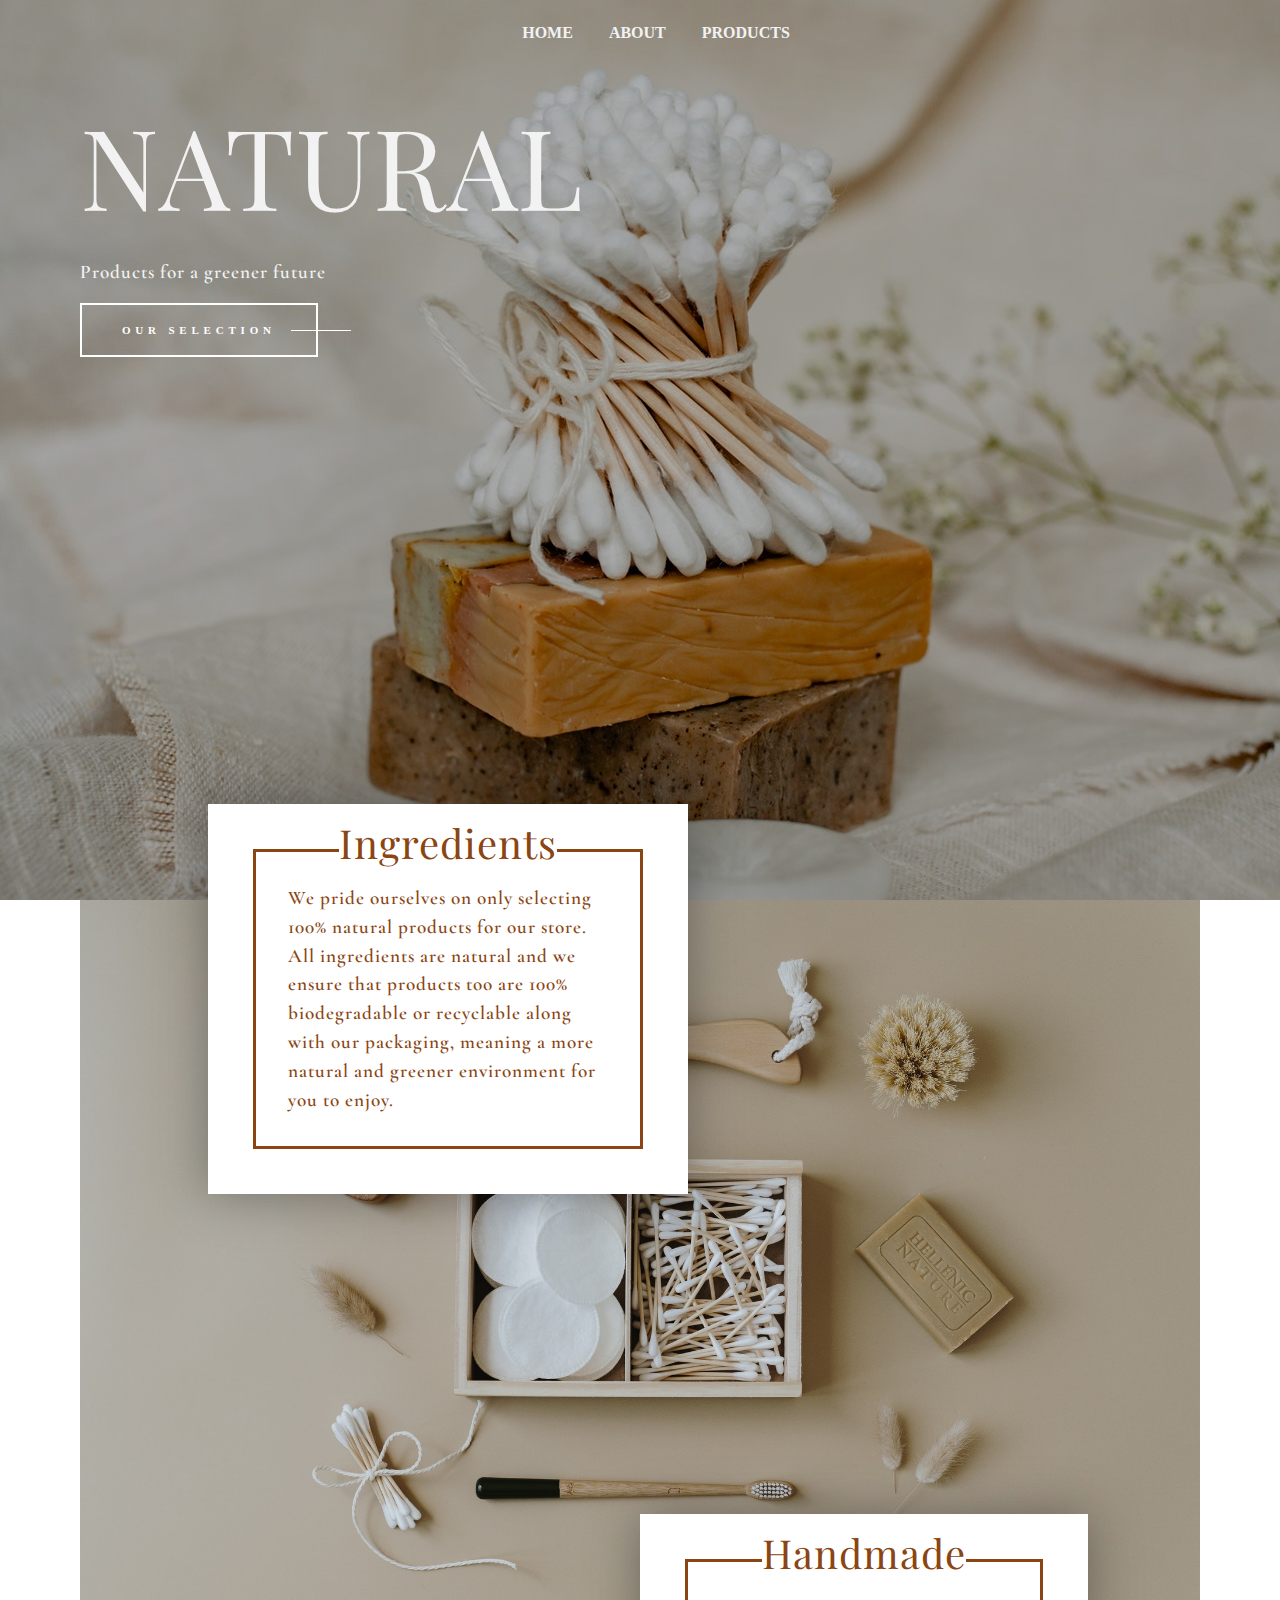
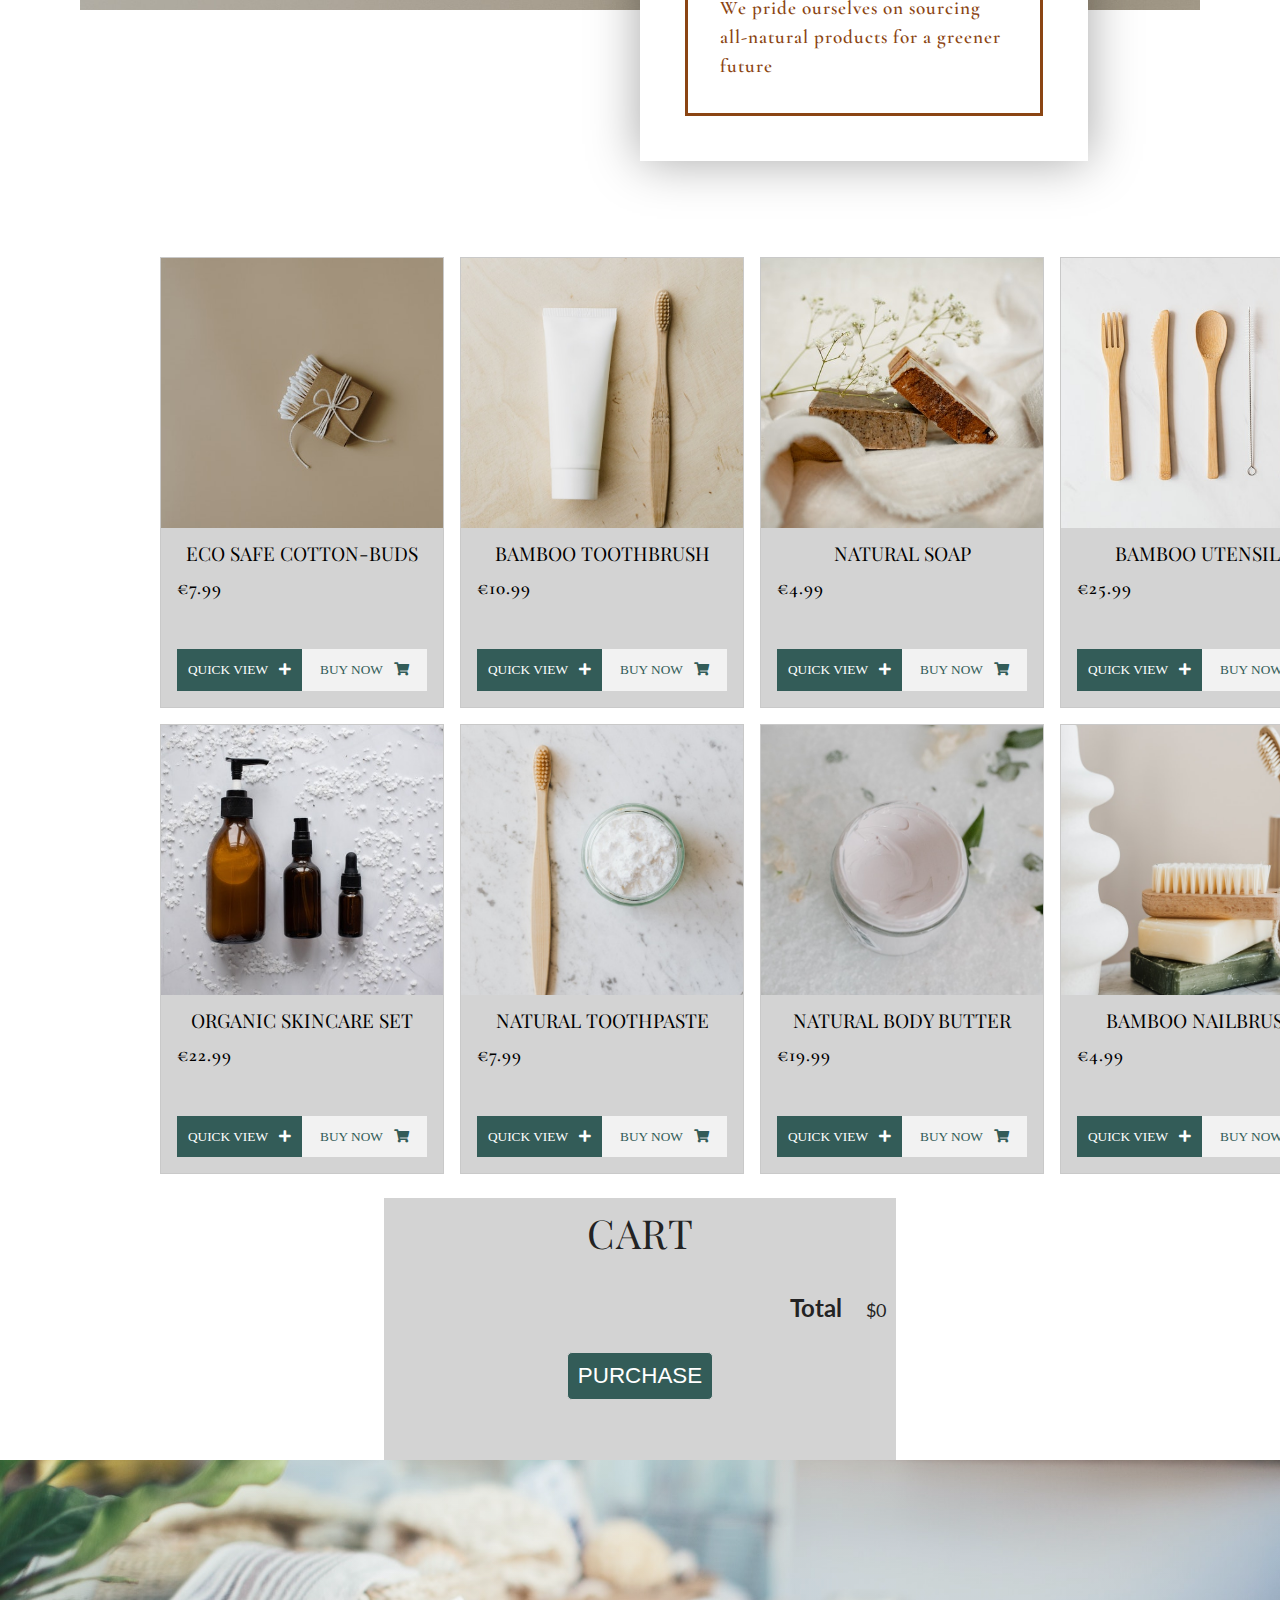
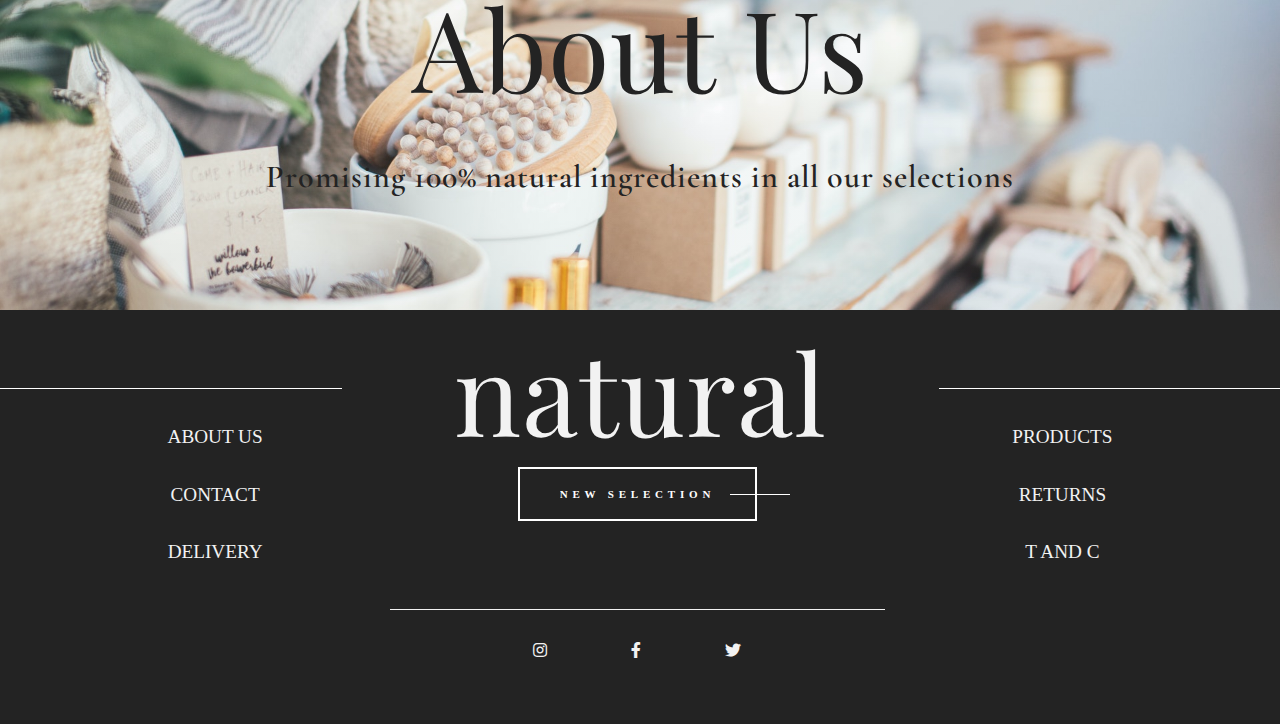
==== commit 30eba368: "Change product names" ====
--- a/index.html
+++ b/index.html
@@ -74,7 +74,7 @@
       <ul class="card-wrapper">
         <li id="productDetails" class="card" data-name="0">
           <img class="srcImage" src="images/product-1.jpg" alt="Biodegradable cotton-buds" />
-          <h3 class="product-title-view">Eco Friendly Cotton-Buds</h3>
+          <h3 class="product-title-view">Eco safe Cotton-Buds</h3>
           <p class="price item-price">€7.99</p>
           <div class="buttons">
             <button type ="button" data-name="0" class="btn-view view">Quick View<span>
@@ -102,7 +102,7 @@
 
         <li id="productDetails" class="card" data-name="2">
           <img class="srcImage" src="images/product-3.jpg" alt="Handmade Soap" />
-          <h3 class="product-title-view">Handmade Soap</h3>
+          <h3 class="product-title-view">Natural Soap</h3>
           <p class="price item-price">€4.99</p>
           <div class="buttons">
             <button type ="button" data-name="2" class="btn-view view">Quick View<span>
@@ -130,7 +130,7 @@
 
         <li id="productDetails" class="card" data-name="4">
           <img class="srcImage" src="images/product-5.jpg" alt="Organic Face serum" />
-          <h3 class="product-title-view">Organic Face Serum</h3>
+          <h3 class="product-title-view">Organic Skincare Set</h3>
           <p class="price item-price">€22.99</p>
           <div class="buttons">
             <button type ="button" data-name="4" class="btn-view view">Quick View<span>
@@ -158,7 +158,7 @@
 
         <li id="productDetails" class="card" data-name="6">
           <img class="srcImage" src="images/product-7.jpg" alt="organic face cream" />
-          <h3 class="product-title-view">Organic Face Cream</h3>
+          <h3 class="product-title-view">Natural Body Butter</h3>
           <p class="price item-price">€19.99</p>
           <div class="buttons">
             <button type ="button" data-name="6" class="btn-view view">Quick View<span>
@@ -172,7 +172,7 @@
 
         <li id="productDetails" class="card" data-name="7">
             <img class="srcImage" src="images/product-8.jpg" alt="Natural Nail brush" />
-            <h3 class="product-title-view">Natural Nail Brush</h3>
+            <h3 class="product-title-view">Bamboo nailbrush</h3>
             <p class="price item-price">€4.99</p>
           <div class="buttons">
             <button type ="button" data-name="7" class="btn-view view">Quick View<span>
@@ -203,7 +203,7 @@
                 <p class="product-price item-price">€6.79</p>
               </div>
             </div>
-            <h3 class="product-title-view">Eco Cotton QTips</h3>
+            <h3 class="product-title-view">Eco safe cotton-buds</h3>
         </div>
         <div class="product-info">
             <div class="rating">
@@ -359,7 +359,7 @@
                         <p class="product-price item-price">€42.49</p>
                       </div>
                     </div>
-                    <h3 class="product-title-view">Skincare Set</h3>
+                    <h3 class="product-title-view">Organic Skincare Set</h3>
                   </div>
                   <div class="product-info">
                     <div class="rating">
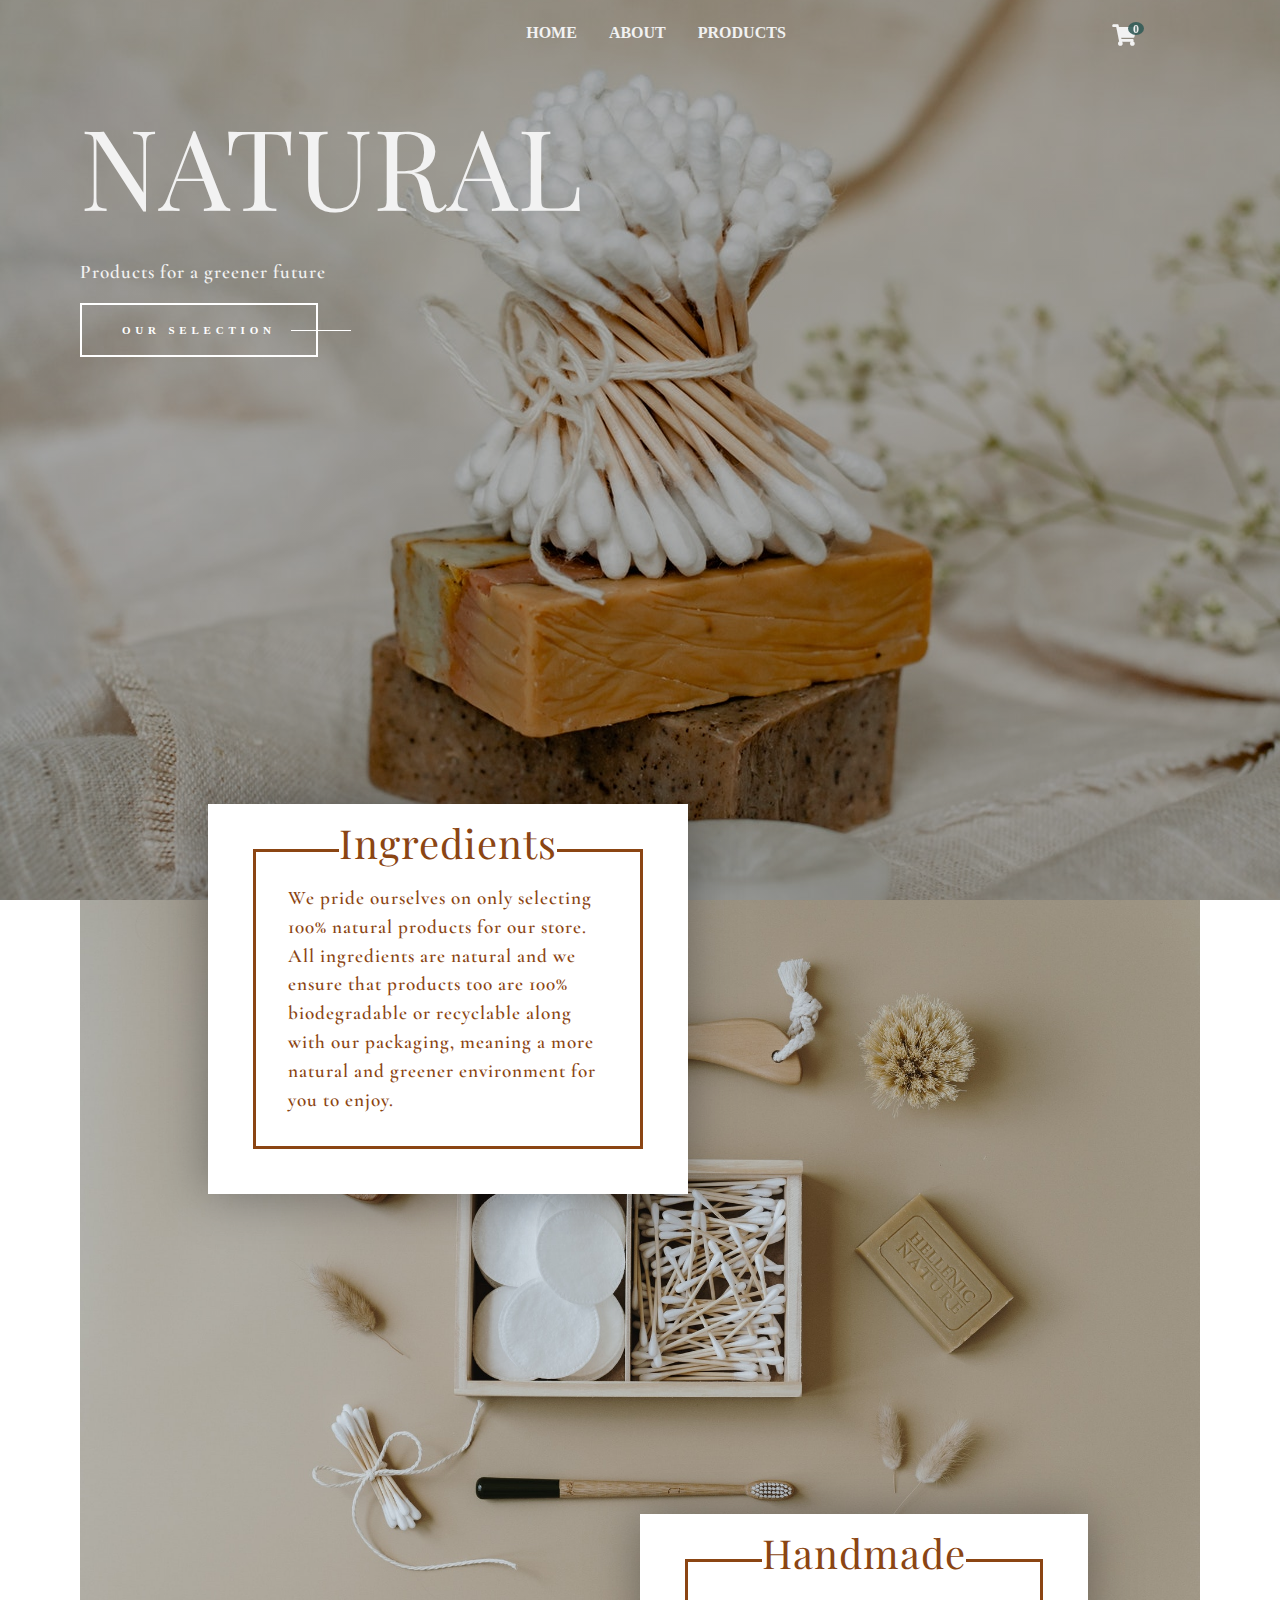
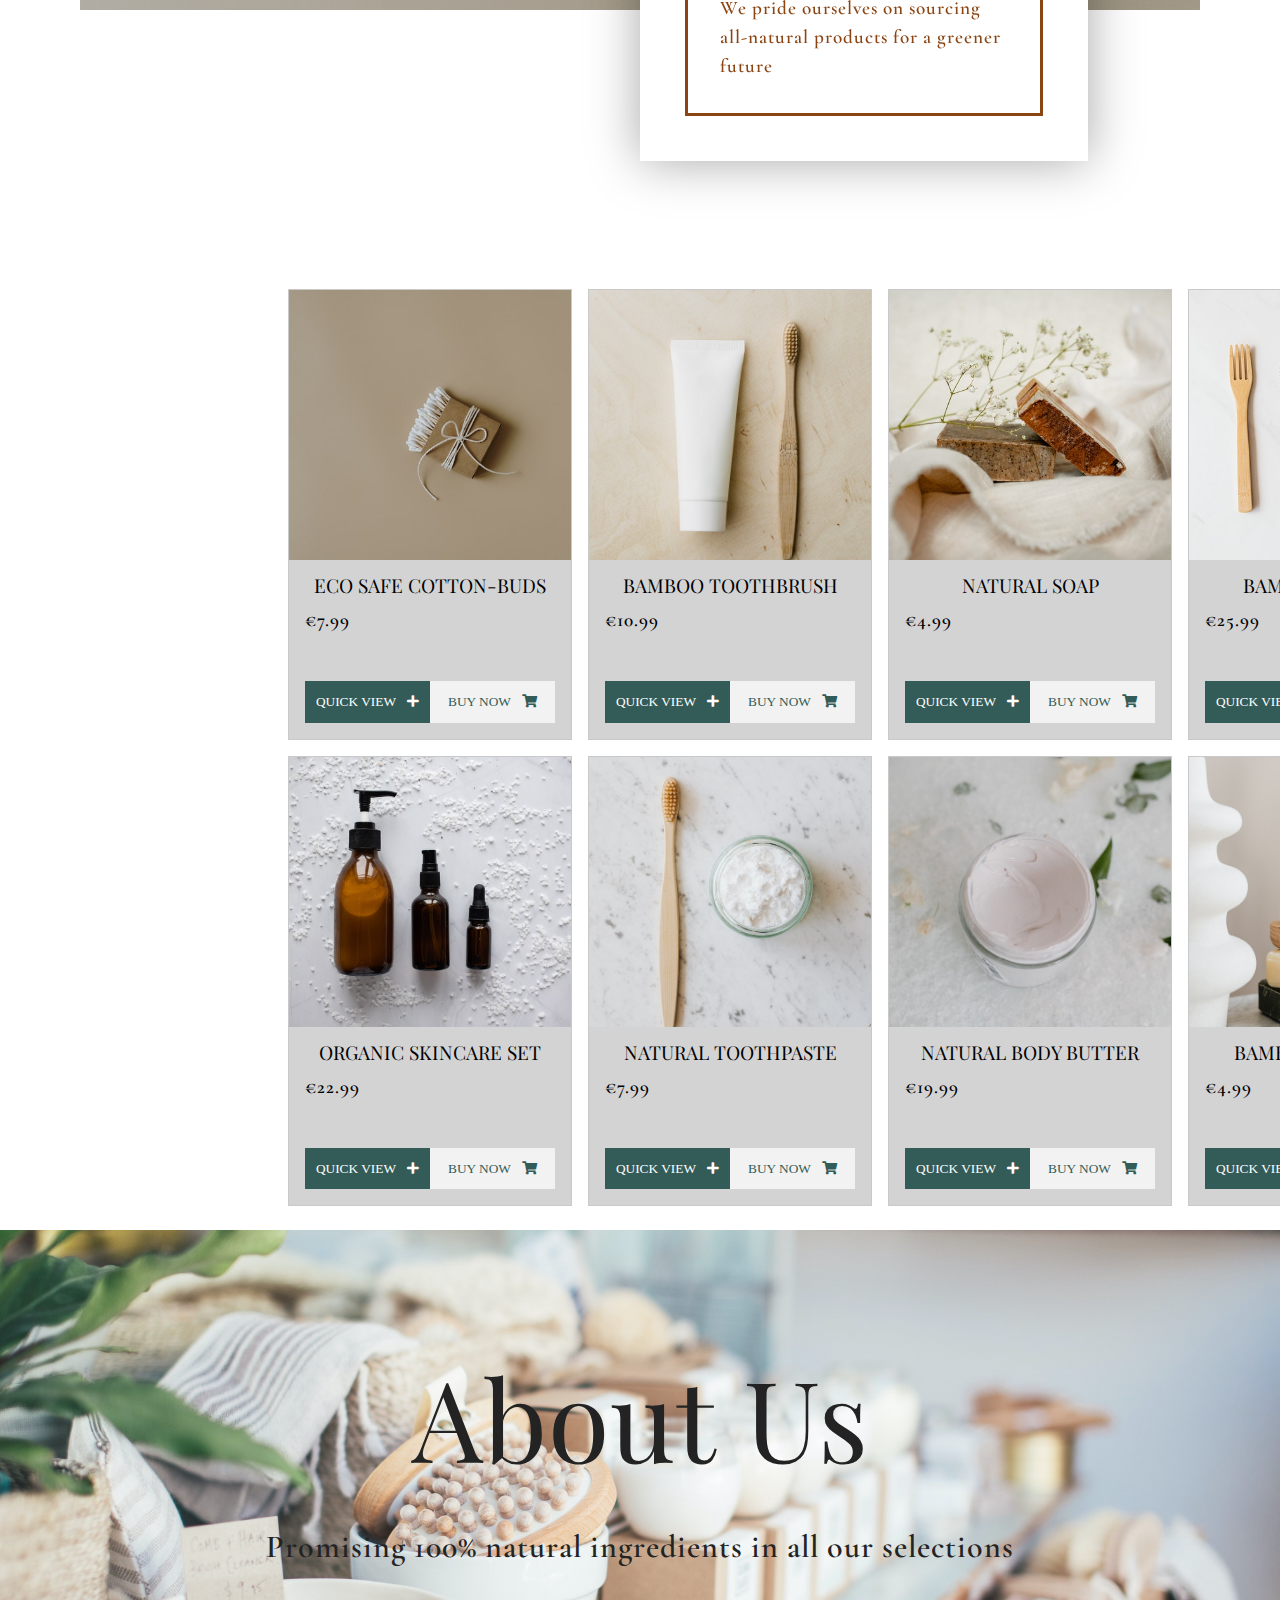
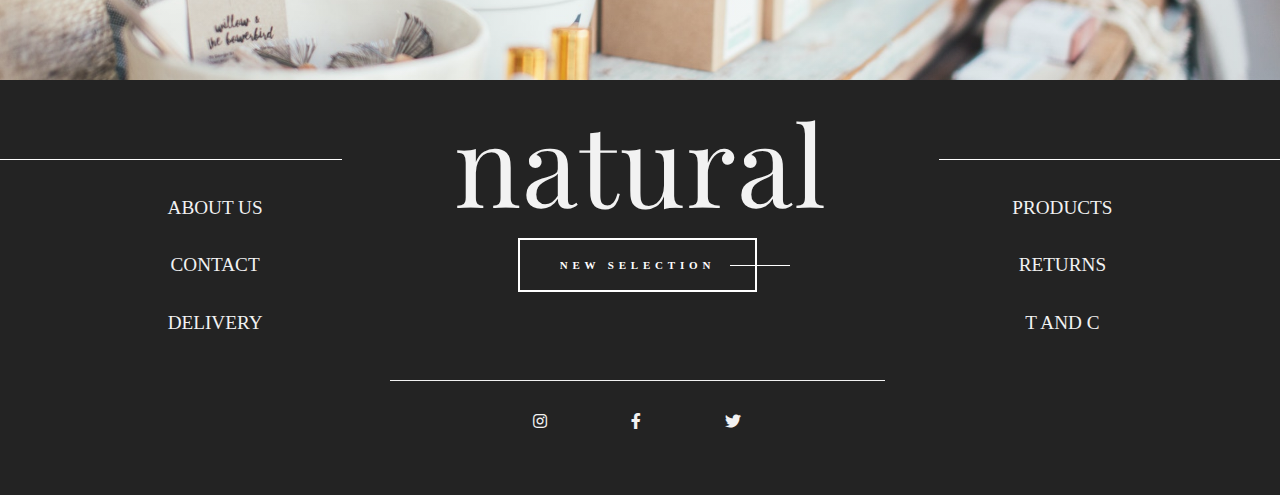
==== commit 5e349ec5: "Darken bg on cart open" ====
--- a/index.html
+++ b/index.html
@@ -28,6 +28,9 @@
             <a href="products.html">Products</a>
           </li>
         </ul>
+        <div class="cart-icon">
+          <i  id="cartValue" class="fa badge fa-lg" value=0>&#xf07a;</i>
+        </div>
       </nav>
     </header>
 
@@ -70,7 +73,7 @@
       </section>
     </div>
 
-    <section class="landing-products">
+    <section class="landing-products products-container">
       <ul class="card-wrapper">
         <li id="productDetails" class="card" data-name="0">
           <img class="srcImage" src="images/product-1.jpg" alt="Biodegradable cotton-buds" />
@@ -570,7 +573,7 @@
 </div>
 
 <section class="cart container content-section">
-  <h2 class="section-header">CART</h2>
+  <h2 class="cart-header">CART</h2>
   <div class="cart-items"></div> 
   <!-- Cart Row appends here-->
   <div class="cart-total">
@@ -578,6 +581,7 @@
       <span class="cart-total-price">$0</span>
   </div>
   <button class="btn btn-primary btn-purchase" type="button">PURCHASE</button>
+  <i class="fas fa-times close"></i>
 </section>
 
 <section class="about-section">
--- a/styles.css
+++ b/styles.css
@@ -304,7 +304,13 @@
   margin: 1em;
 }
 /*======= Nav styles =======*/
+
+nav { 
+  display : flex;
+  justify-content: center;
+}
 nav ul {
+  display : flex;
   margin: 0;
   padding: 0;
   list-style: none;
@@ -330,6 +336,37 @@
 nav a:focus {
   color: #fff;
   font-size: 1.5em ;  
+}
+
+/*== Shopping cart icon ==*/
+
+.cart-icon {
+  position: fixed;
+  top: 3%;
+  right: 10%;
+  transition: all .2s ease-in-out; 
+  cursor: pointer;
+}
+
+.cart-icon:hover {
+  transform: scale(1.1); 
+}
+
+/*== Shopping cart counter badge ==*/ 
+.badge {
+  color : var(--clr-title);
+}
+.badge:after{
+  content:attr(value);
+  font-size:12px;
+  color: var(--clr-title);
+  background: var(--clr-info-bg);
+  border-radius:50%;
+  padding: 0 5px;
+  position:relative;
+  left:-8px;
+  top:-10px;
+  opacity:0.9;
 }
 /*========= Landing page ========*/
 .hero {
@@ -994,7 +1031,7 @@
 
 /*==== product section ====*/
 .mix {
-  background: var(--clr-dark)
+  background: var(--clr-dark);
 }
 
 .products {
@@ -1194,16 +1231,33 @@
 }
 
 /* ======== CART ========= */
-
 .cart {
-  max-width: 100%;
+  position: fixed;
+  top: 0;
+  right: 0;
+  min-height: 80vh;
+  width: 100%;
+  color: var(--clr-dark);
+  background-color: var(--clr-product);
   font-family: 'Lato', sans-serif;
-  background-color: var(--clr-product);
-  color: var(--clr-dark);
-  text-align: center;
-  padding-top: .5em;
-  /*display: none;*/
-  
+  align-items: center;
+  justify-content: center;
+  display: none;
+}
+
+.cart.active {
+  display: inline-block;
+}
+
+.products-container.active:after {
+  content: "";
+  display: block;
+  position: fixed;
+  top: 0;
+  left: 0;
+  height: 100%;
+  width: 100%;
+  background-color: rgba(0,0,0,0.5);
 }
 
 
@@ -1215,7 +1269,8 @@
 
 .cart-header {
   font-weight: bold;
-  font-size: 1.25em;
+  font-size: clamp(0.8em, 4vw, 2em);
+  padding: 1em;
 }
 
 .cart-column {
@@ -1349,7 +1404,7 @@
   border: solid 1px var(--clr-product);
   padding: 10px;
   border-radius: 5px;
-  margin: 30px auto 60px auto;
+  margin: 1em;
   font-size: 1.4em;
   
 }